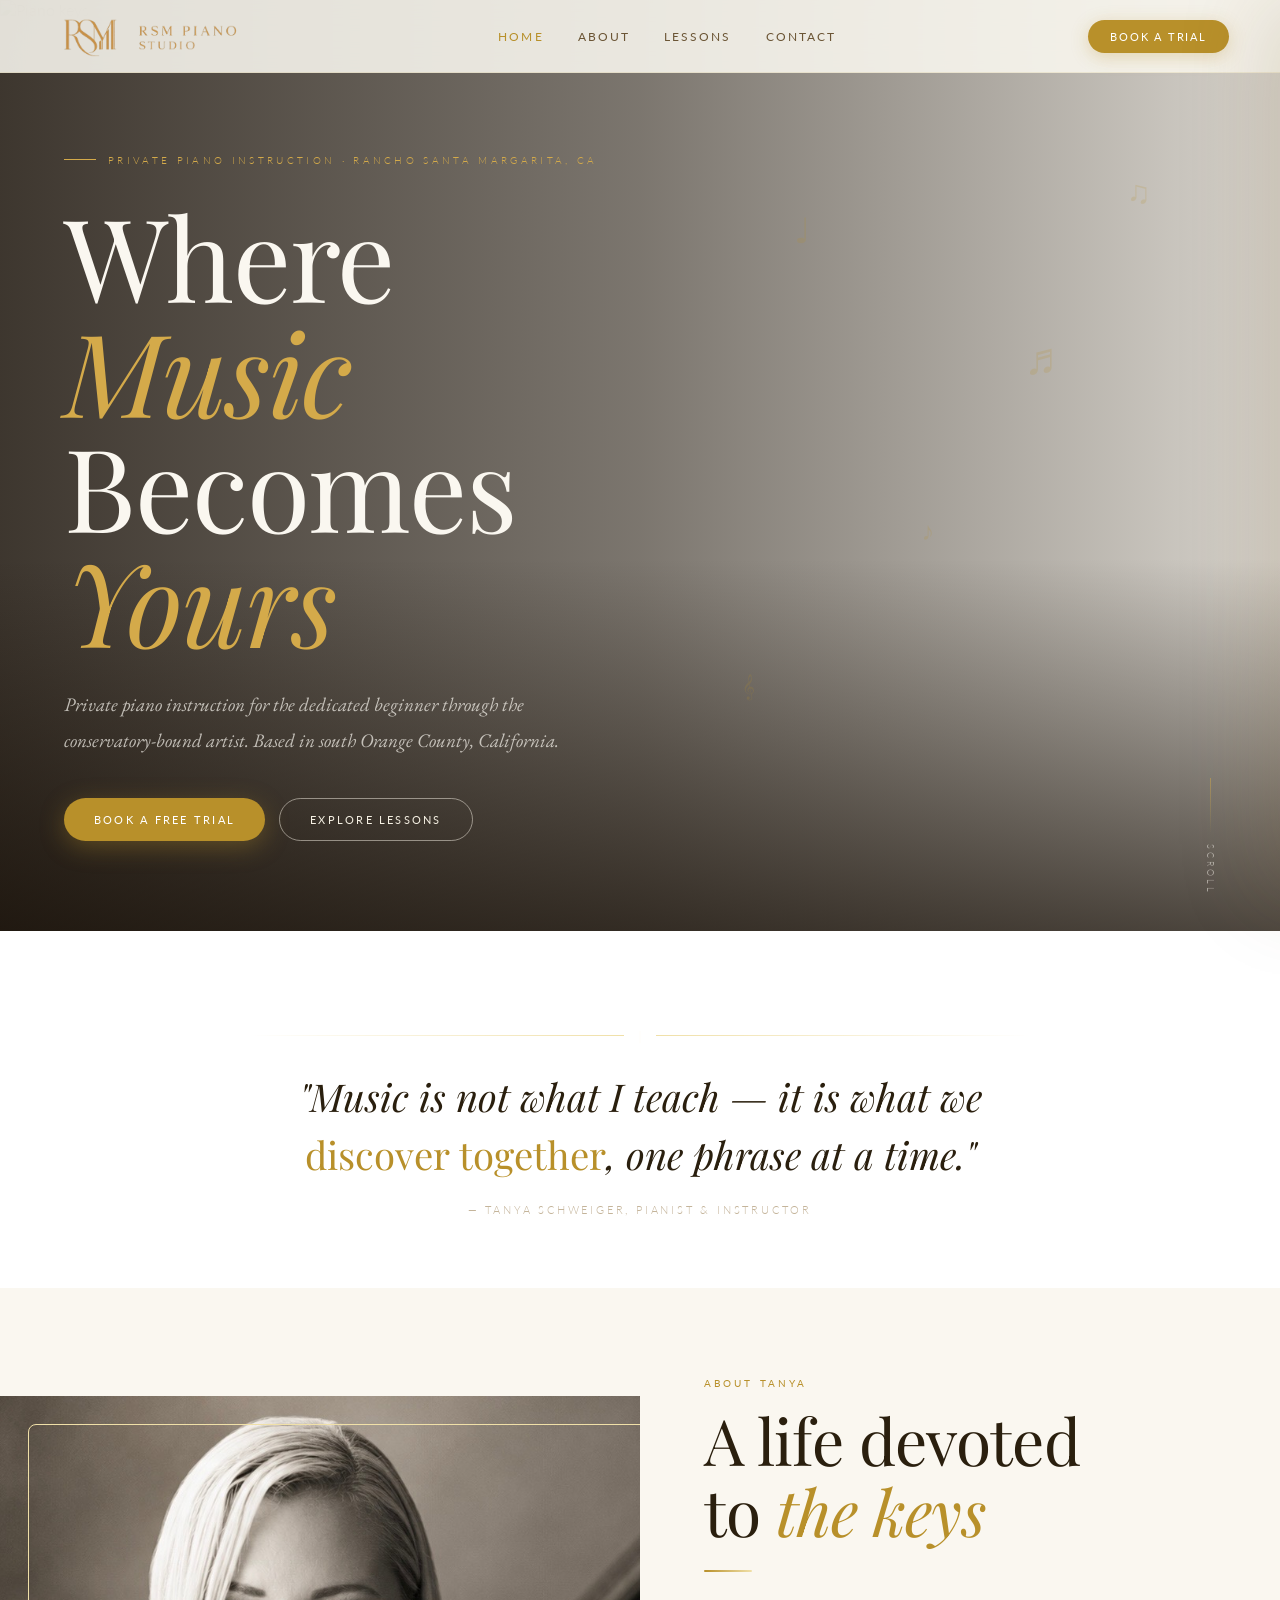
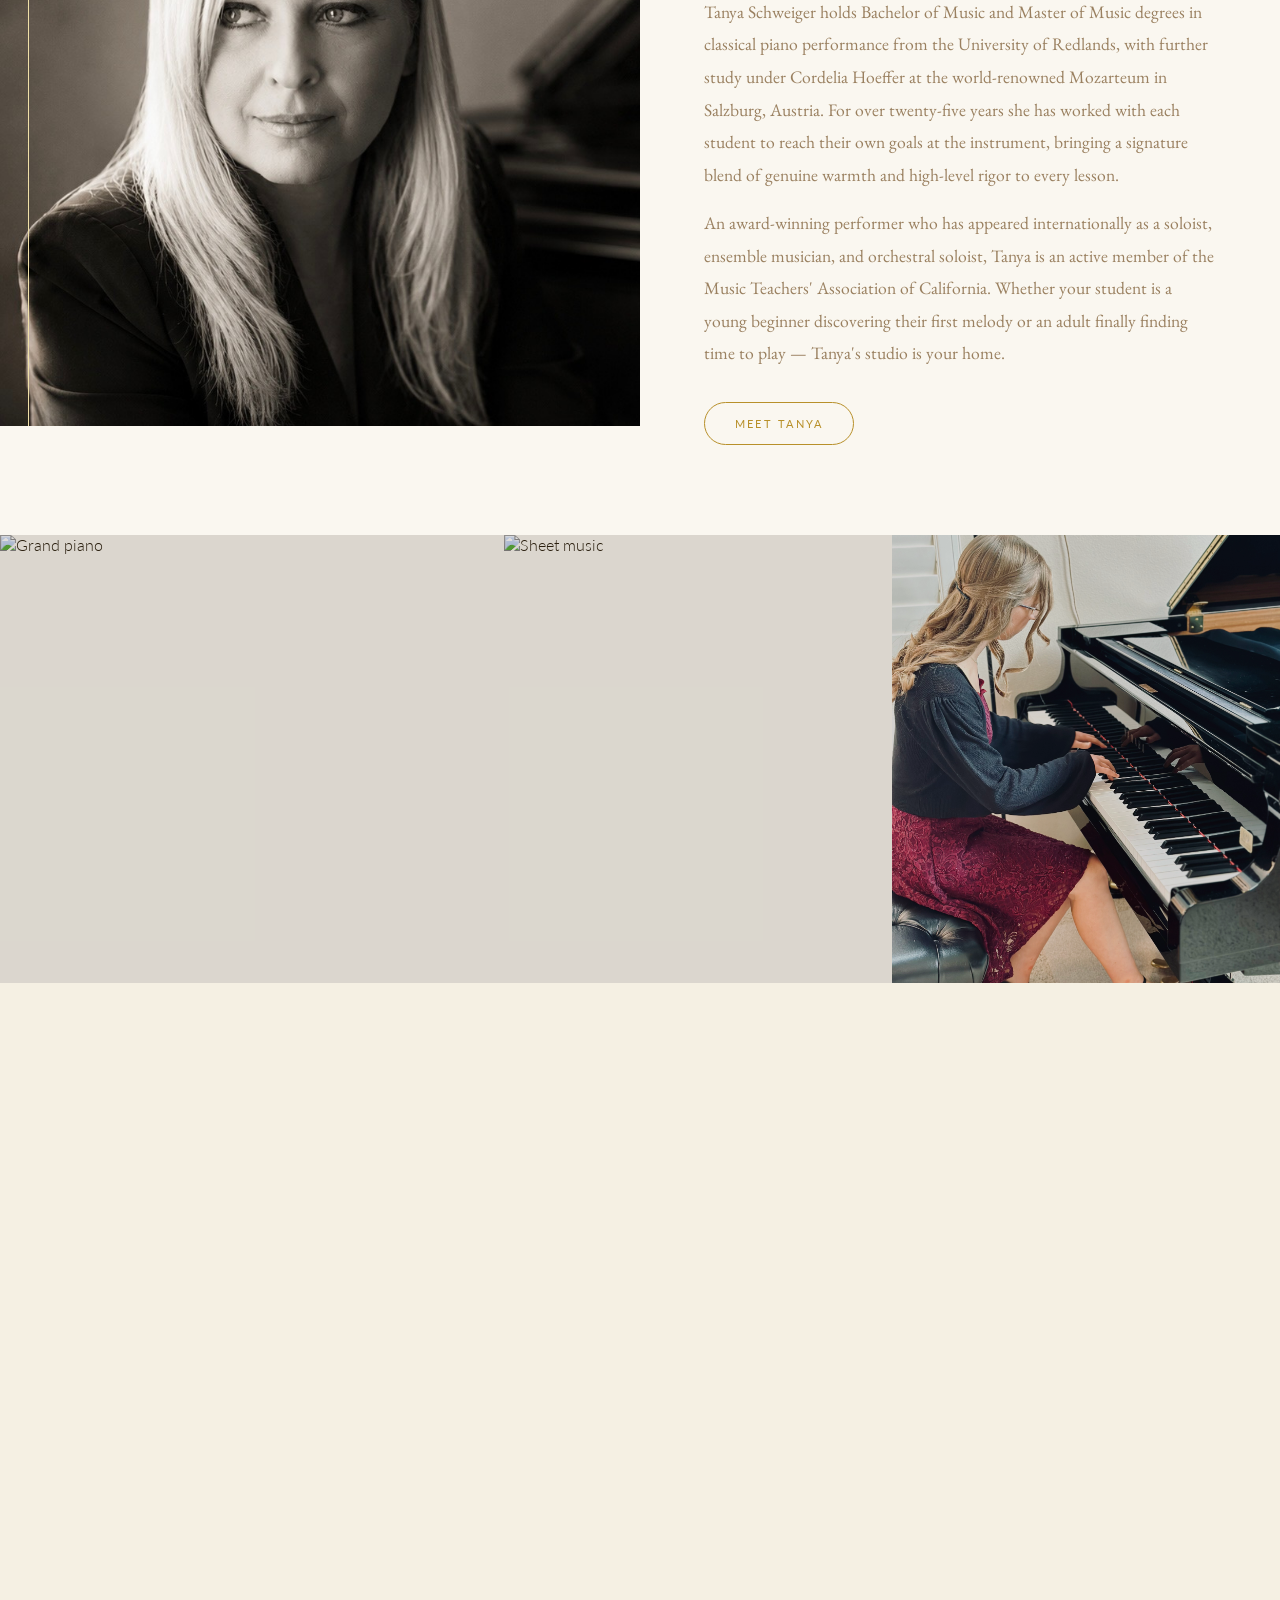
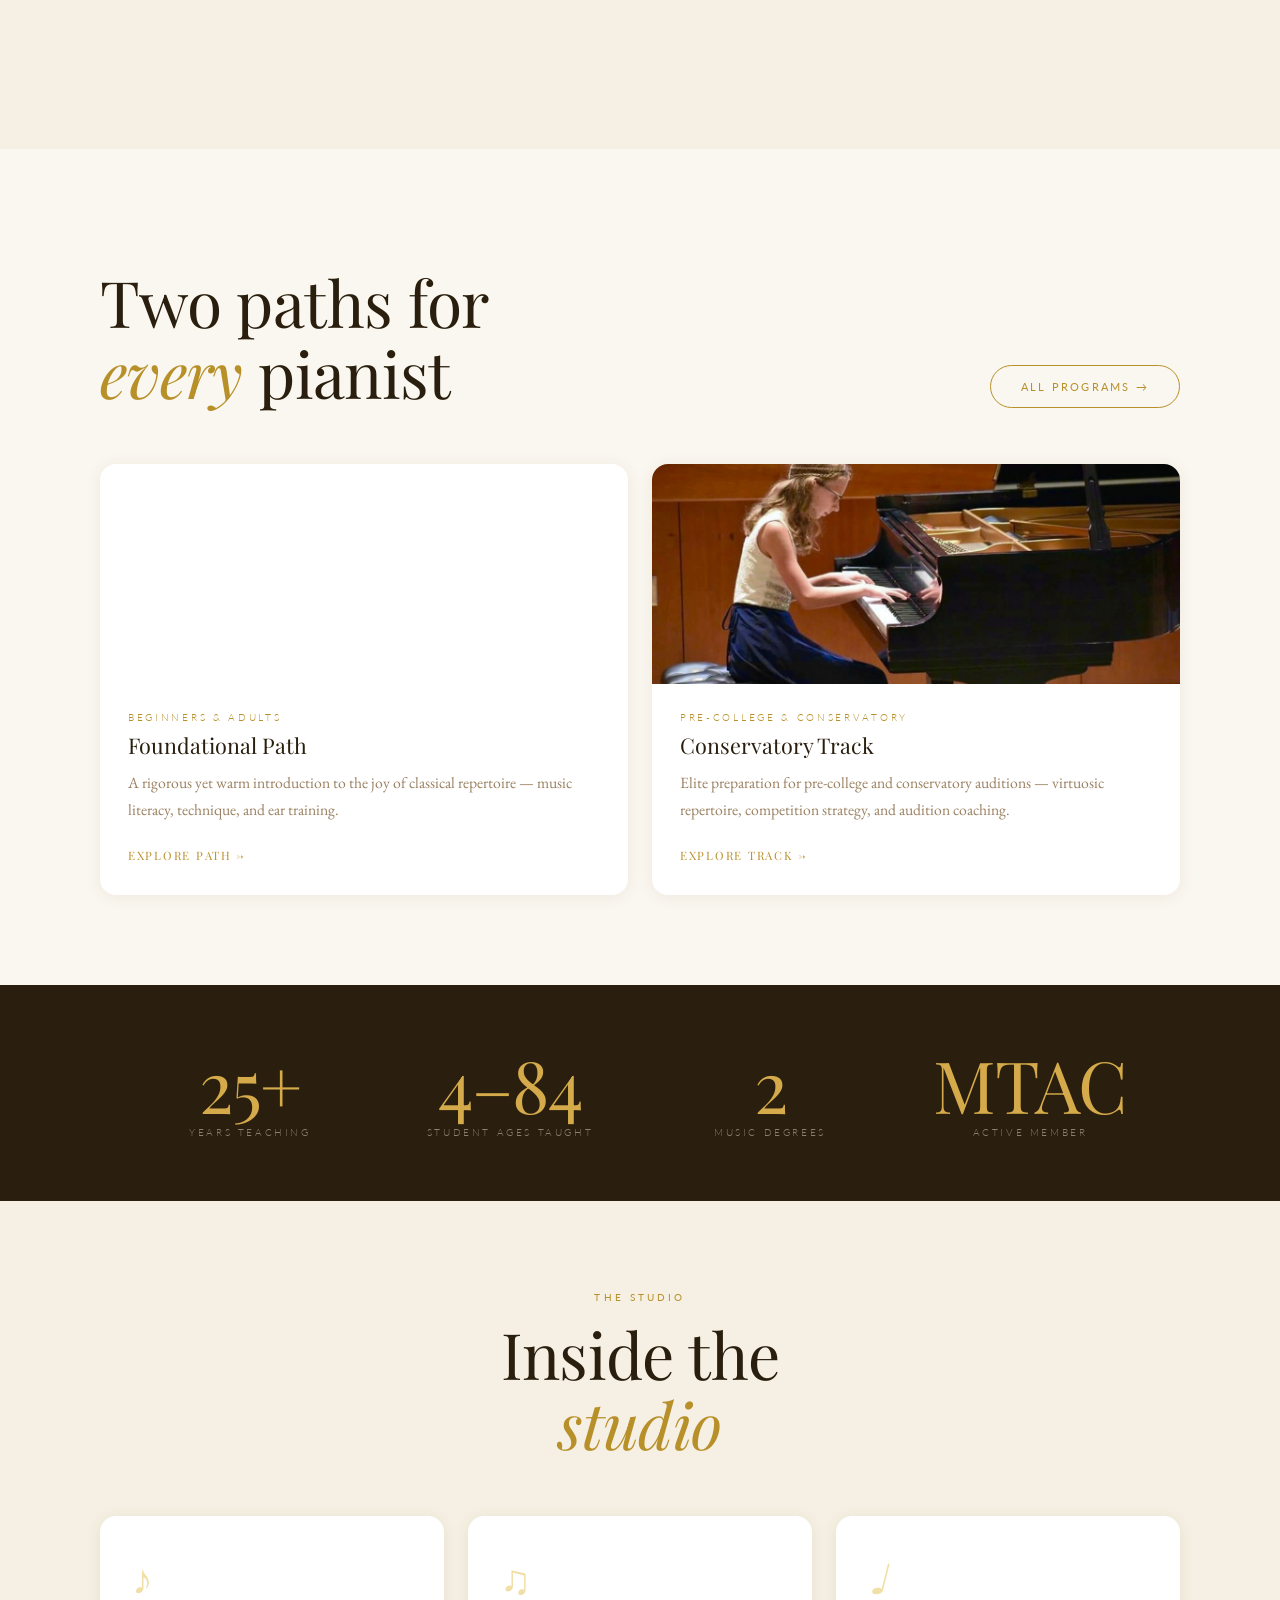
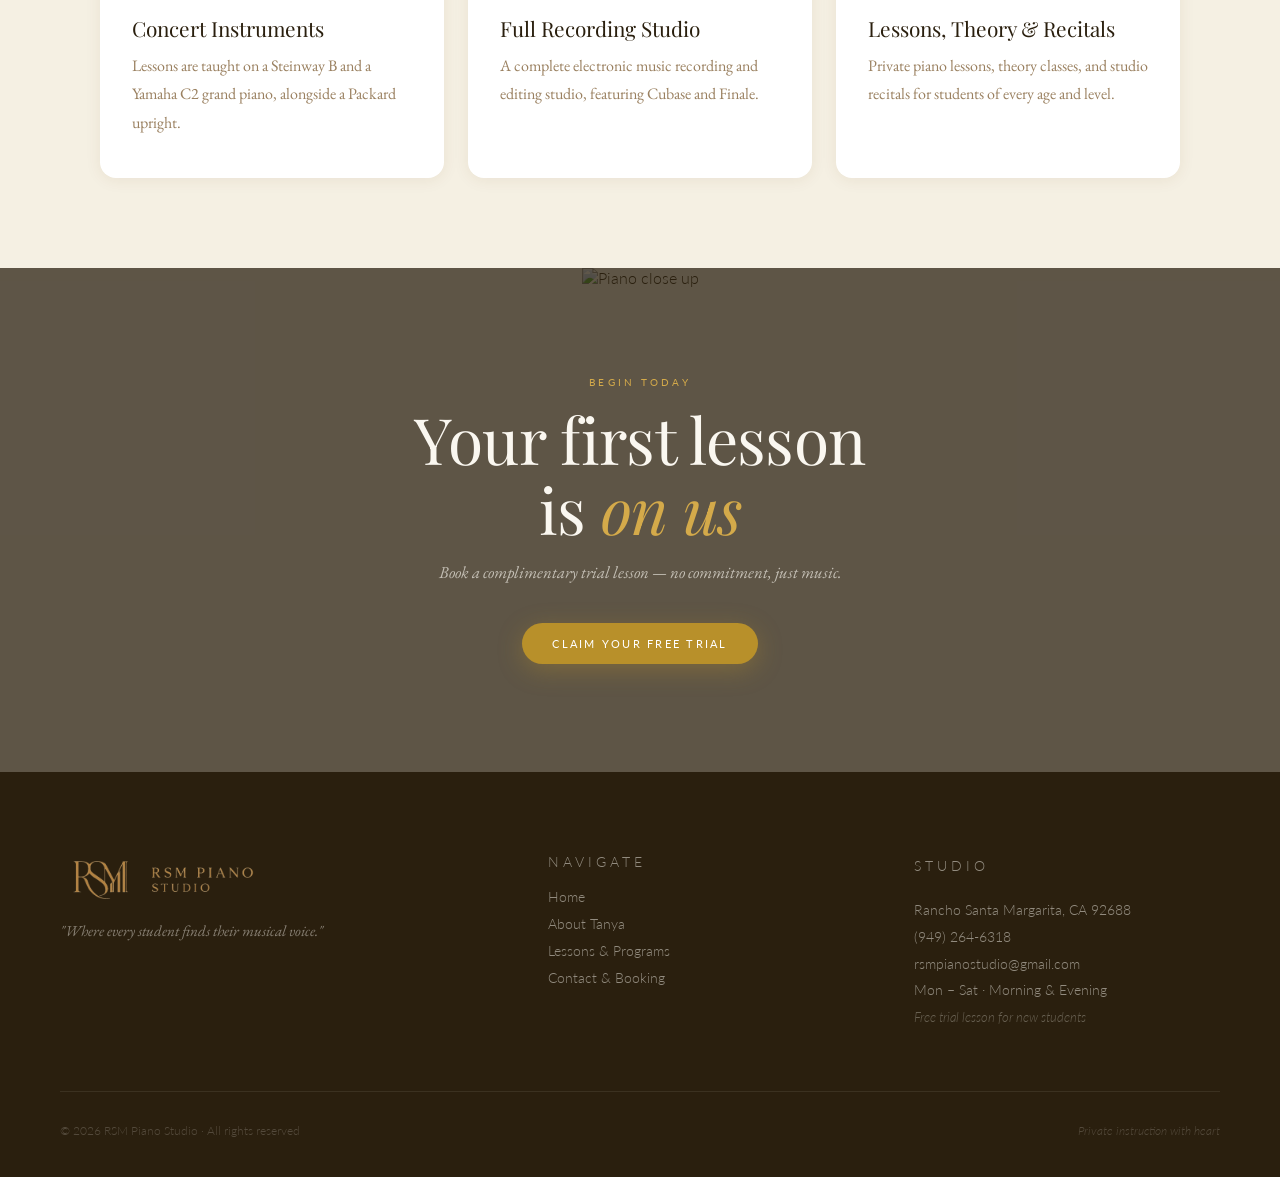
==== index.html @ 923b95b2 "Fix mobile menu close button, oversized CTA, and footer heading mismatch - Add the X close button to" ====
<!DOCTYPE html>
<html lang="en">
<head>
  <meta charset="UTF-8">
  <meta name="viewport" content="width=device-width, initial-scale=1.0">
  <title>RSM Piano Studio — Private Piano Lessons, Orange County</title>
  <link rel="stylesheet" href="css/style.css">
  <style>

    /* ── HERO ─────────────────────────────────────── */
    .hero {
      position: relative;
      min-height: 100vh;
      min-height: 100svh;
      display: flex;
      align-items: flex-end;
      overflow: hidden;
    }

    .hero-image {
      position: absolute;
      inset: 0;
      z-index: 0;
    }

    .hero-image img {
      width: 100%;
      height: 100%;
      object-fit: cover;
      object-position: center 30%;
      display: block;
    }

    .hero-image::after {
      content: '';
      position: absolute;
      inset: 0;
      background: linear-gradient(
        to right,
        rgba(20,12,4,0.82) 0%,
        rgba(20,12,4,0.55) 50%,
        rgba(20,12,4,0.15) 100%
      );
    }

    /* Warm gold vignette bottom */
    .hero-image::before {
      content: '';
      position: absolute;
      bottom: 0; left: 0; right: 0;
      height: 40%;
      background: linear-gradient(to top, rgba(20,12,4,0.7), transparent);
      z-index: 1;
    }

    .hero-content {
      position: relative;
      z-index: 2;
      padding: clamp(110px,16vh,180px) clamp(24px,5vw,80px) clamp(70px,10vh,120px);
      max-width: 760px;
    }

    .hero-tag {
      display: inline-flex;
      align-items: center;
      gap: 12px;
      font-size: 0.65rem;
      letter-spacing: 0.32em;
      text-transform: uppercase;
      color: var(--gold-light);
      margin-bottom: 2rem;
    }
    .hero-tag::before { content: ''; display: block; width: 32px; height: 1px; background: var(--gold-light); }

    .hero-title {
      color: var(--cream);
      margin-bottom: 1.8rem;
    }
    .hero-title em { color: var(--gold-light); }

    .hero-sub {
      font-family: 'EB Garamond', serif;
      font-size: clamp(1rem, 1.8vw, 1.2rem);
      font-style: italic;
      line-height: 1.85;
      color: rgba(250,247,240,0.7);
      max-width: 500px;
      margin-bottom: 2.5rem;
    }

    .hero-btns { display: flex; gap: 14px; flex-wrap: wrap; }

    /* Floating notes in hero */
    .hero-notes {
      position: absolute;
      inset: 0;
      z-index: 1;
      pointer-events: none;
      overflow: hidden;
    }

    .hero-notes .note-float {
      position: absolute;
      font-size: clamp(1.6rem, 3vw, 2.8rem);
    }

    .hero-scroll {
      position: absolute;
      bottom: 36px;
      right: clamp(24px,5vw,80px);
      z-index: 3;
      display: flex;
      flex-direction: column;
      align-items: center;
      gap: 10px;
      opacity: 0.5;
    }
    .scroll-word {
      font-size: 0.55rem;
      letter-spacing: 0.35em;
      text-transform: uppercase;
      color: var(--cream);
      writing-mode: vertical-rl;
    }
    .scroll-line {
      width: 1px;
      height: 56px;
      background: linear-gradient(to bottom, var(--gold-light), transparent);
      animation: scrollPulse 2.5s ease-in-out infinite;
    }
    @keyframes scrollPulse {
      0%,100% { transform: scaleY(0.5); opacity: 0.4; transform-origin: top; }
      50%      { transform: scaleY(1);   opacity: 1;   transform-origin: top; }
    }

    /* ── INTRO STRIP ─────────────────────────────── */
    .intro-strip {
      background: var(--white);
      padding: clamp(60px,8vh,100px) 0;
    }
    .intro-inner {
      max-width: 900px;
      margin: 0 auto;
      padding: 0 clamp(24px,5vw,60px);
      text-align: center;
    }
    .intro-quote {
      font-family: 'Playfair Display', serif;
      font-size: clamp(1.4rem, 3.5vw, 2.4rem);
      font-weight: 400;
      font-style: italic;
      line-height: 1.5;
      color: var(--warm-dark);
    }
    .intro-quote em { color: var(--gold); font-style: normal; }
    .intro-attr {
      margin-top: 1.2rem;
      font-size: 0.7rem;
      letter-spacing: 0.25em;
      text-transform: uppercase;
      color: var(--warm-mute);
    }

    /* ── ABOUT SPLIT ─────────────────────────────── */
    .about-split {
      display: grid;
      grid-template-columns: 1fr 1fr;
      min-height: 70vh;
      align-items: center;
    }

    .about-img-col {
      position: relative;
      height: 70vh;
      min-height: 500px;
      overflow: hidden;
    }
    .about-img-col img {
      width: 100%;
      height: 100%;
      object-fit: cover;
      object-position: center top;
      display: block;
      transition: transform 0.8s cubic-bezier(0.16,1,0.3,1);
    }
    .about-img-col:hover img { transform: scale(1.05); }

    /* Gold frame overlay */
    .about-img-col::after {
      content: '';
      position: absolute;
      top: 28px; left: 28px;
      right: -28px; bottom: -28px;
      border: 1.5px solid var(--gold-pale);
      border-radius: var(--radius-sm);
      pointer-events: none;
      z-index: 1;
    }

    .about-text-col {
      padding: clamp(48px,7vw,100px) clamp(32px,5vw,80px);
      background: var(--cream);
    }

    /* ── HOW IT WORKS ─────────────────────────────── */
    .how-section { background: var(--cream2); }
    .how-grid {
      display: grid;
      grid-template-columns: repeat(auto-fit, minmax(220px,1fr));
      gap: 24px;
      margin-top: 56px;
    }
    .how-card {
      background: var(--white);
      border-radius: var(--radius-md);
      padding: 40px 32px;
      box-shadow: var(--shadow-sm);
      position: relative;
      overflow: hidden;
      cursor: default;
    }
    .how-card::before {
      content: '';
      position: absolute;
      bottom: 0; left: 0; right: 0;
      height: 3px;
      background: linear-gradient(to right, var(--gold), var(--gold-pale));
      transform: scaleX(0);
      transition: transform 0.5s cubic-bezier(0.16,1,0.3,1);
      transform-origin: left;
    }
    .how-card:hover::before { transform: scaleX(1); }
    .how-num {
      font-family: 'Playfair Display', serif;
      font-size: 3.5rem;
      font-weight: 400;
      font-style: italic;
      color: var(--gold-pale);
      line-height: 1;
      margin-bottom: 16px;
    }
    .how-title {
      font-family: 'Playfair Display', serif;
      font-size: 1.3rem;
      font-weight: 400;
      color: var(--warm-dark);
      margin-bottom: 10px;
    }
    .how-text {
      font-family: 'EB Garamond', serif;
      font-size: 1rem;
      line-height: 1.8;
      color: var(--warm-soft);
    }

    /* ── PHOTO BAND ───────────────────────────────── */
    .photo-band {
      display: grid;
      grid-template-columns: 1.3fr 1fr 1fr;
      height: clamp(260px,35vw,480px);
      overflow: hidden;
    }
    .pb-item {
      position: relative;
      overflow: hidden;
    }
    .pb-item img {
      width: 100%;
      height: 100%;
      object-fit: cover;
      display: block;
      transition: transform 0.7s cubic-bezier(0.16,1,0.3,1);
    }
    .pb-item:hover img { transform: scale(1.07); }
    .pb-item::after {
      content: '';
      position: absolute;
      inset: 0;
      background: rgba(42,31,14,0.15);
      transition: background 0.4s ease;
    }
    .pb-item:hover::after { background: rgba(42,31,14,0.05); }

    /* ── PROGRAMS PREVIEW ────────────────────────── */
    .programs-grid {
      display: grid;
      grid-template-columns: repeat(auto-fit, minmax(260px,1fr));
      gap: 24px;
      margin-top: 56px;
    }

    .prog-card {
      background: var(--white);
      border-radius: var(--radius-md);
      overflow: hidden;
      box-shadow: var(--shadow-sm);
      position: relative;
    }

    .prog-card-img {
      height: 220px;
      overflow: hidden;
    }
    .prog-card-img img {
      width: 100%;
      height: 100%;
      object-fit: cover;
      display: block;
      transition: transform 0.6s cubic-bezier(0.16,1,0.3,1);
    }
    .prog-card:hover .prog-card-img img { transform: scale(1.07); }

    .prog-card-body { padding: 28px 28px 32px; }
    .prog-level {
      font-size: 0.6rem;
      letter-spacing: 0.28em;
      text-transform: uppercase;
      color: var(--gold);
      margin-bottom: 8px;
    }
    .prog-title {
      font-family: 'Playfair Display', serif;
      font-size: 1.35rem;
      font-weight: 400;
      color: var(--warm-dark);
      margin-bottom: 10px;
    }
    .prog-desc {
      font-family: 'EB Garamond', serif;
      font-size: 0.98rem;
      line-height: 1.75;
      color: var(--warm-soft);
      margin-bottom: 20px;
    }
    .prog-price {
      font-family: 'Playfair Display', serif;
      font-size: 1.5rem;
      font-weight: 400;
      color: var(--warm-dark);
    }
    .prog-price span {
      font-family: 'Lato', sans-serif;
      font-size: 0.65rem;
      font-weight: 400;
      letter-spacing: 0.15em;
      text-transform: uppercase;
      color: var(--warm-mute);
      vertical-align: middle;
      margin-left: 4px;
    }

    /* ── REVIEWS ──────────────────────────────────── */
    .reviews-section { background: var(--cream2); }
    .reviews-grid {
      display: grid;
      grid-template-columns: repeat(auto-fit, minmax(280px,1fr));
      gap: 24px;
      margin-top: 52px;
    }

    /* ── CTA BAND ─────────────────────────────────── */
    .cta-band {
      position: relative;
      overflow: hidden;
      text-align: center;
      padding: clamp(80px,12vh,160px) clamp(24px,5vw,60px);
    }
    .cta-band-bg {
      position: absolute;
      inset: 0;
    }
    .cta-band-bg img {
      width: 100%;
      height: 100%;
      object-fit: cover;
      object-position: center 60%;
    }
    .cta-band-bg::after {
      content: '';
      position: absolute;
      inset: 0;
      background: rgba(42,31,14,0.75);
    }
    .cta-band-content {
      position: relative;
      z-index: 1;
    }
    .cta-band-content .subhead { color: var(--gold-light); }
    .cta-band-content .headline { color: var(--cream); margin-bottom: 1rem; }
    .cta-band-content .headline em { color: var(--gold-light); }
    .cta-band-content p {
      font-family: 'EB Garamond', serif;
      font-size: 1.05rem;
      font-style: italic;
      color: rgba(250,247,240,0.65);
      max-width: 460px;
      margin: 0 auto 2.5rem;
    }

    @media (max-width: 860px) {
      .about-split { grid-template-columns: 1fr; }
      .about-img-col { height: 55vw; min-height: 280px; }
      .about-img-col::after { display: none; }
      .photo-band { grid-template-columns: 1fr 1fr; }
      .photo-band .pb-item:last-child { display: none; }
    }
    @media (max-width: 540px) {
      .photo-band { grid-template-columns: 1fr; height: auto; }
      .pb-item { height: 55vw; }
      .photo-band .pb-item:last-child { display: block; }
    }
  </style>
</head>
<body>

<!-- Cursor trail canvas -->
<canvas id="trail-canvas"></canvas>

<!-- Backdrop for mobile menu -->
<div class="menu-backdrop" id="menu-backdrop"></div>

<!-- ══ NAV ══════════════════════════════════════ -->
<nav id="navbar">
  <a class="nav-logo" href="index.html">
    <img decoding="async" src="assets/logo.png" alt="RSM Piano Studio">
  </a>
  <div class="nav-links">
    <a class="nav-link" href="index.html">Home</a>
    <a class="nav-link" href="about.html">About</a>
    <a class="nav-link" href="lessons.html">Lessons</a>
    <a class="nav-link" href="contact.html">Contact</a>
  </div>
  <a class="nav-book" href="contact.html">Book a Trial</a>
  <button class="hamburger" id="hamburger" aria-label="Open menu">
    <span></span><span></span><span></span>
  </button>
</nav>

<!-- Mobile slide-in menu -->
<div class="mobile-menu" id="mobile-menu">
  <a href="index.html">Home</a>
  <a href="about.html">About</a>
  <a href="lessons.html">Lessons</a>
  <a href="contact.html">Contact</a>
  <a class="mobile-book" href="contact.html">Book a Trial Lesson</a>
  <button class="mobile-close" id="mobile-close" aria-label="Close menu"></button>
</div>

<!-- ══ HERO ═════════════════════════════════════ -->
<section class="hero flush">
  <div class="hero-image">
    <img loading="eager" fetchpriority="high" decoding="async"
      src="https://images.unsplash.com/photo-1520523839897-bd0b52f945a0?w=1800&q=85&auto=format&fit=crop"
      alt="Piano keys"
    >
  </div>

  <!-- Floating musical notes -->
  <div class="hero-notes hero-parallax">
    <span class="note-float" data-depth="0.5" style="top:22%;left:62%;font-size:2.2rem;animation-delay:0s">♩</span>
    <span class="note-float" data-depth="0.8" style="top:55%;left:72%;font-size:1.6rem;animation-delay:1.2s">♪</span>
    <span class="note-float" data-depth="0.3" style="top:35%;left:80%;font-size:2.8rem;animation-delay:2.4s">♬</span>
    <span class="note-float" data-depth="0.6" style="top:72%;left:58%;font-size:1.4rem;animation-delay:0.7s">𝄞</span>
    <span class="note-float" data-depth="1.0" style="top:18%;left:88%;font-size:2rem;animation-delay:1.8s">♫</span>
  </div>

  <div class="hero-content">
    <p class="hero-tag reveal">Private Piano Instruction · Rancho Santa Margarita, CA</p>
    <h1 class="hero-title display reveal d1">
      Where <em>Music</em><br>Becomes <em>Yours</em>
    </h1>
    <p class="hero-sub reveal d2">
      Private piano instruction for the dedicated beginner through the conservatory-bound artist. Based in south Orange County, California.
    </p>
    <div class="hero-btns reveal d3">
      <a class="btn btn-gold" href="contact.html">Book a Free Trial</a>
      <a class="btn btn-outline" href="lessons.html" style="color:#f5f0e3;border-color:rgba(245,240,227,0.5)">Explore Lessons</a>
    </div>
  </div>

  <div class="hero-scroll">
    <div class="scroll-line"></div>
    <span class="scroll-word">Scroll</span>
  </div>
</section>

<!-- ══ INTRO QUOTE ══════════════════════════════ -->
<div class="intro-strip">
  <div class="intro-inner">
    <div class="ornament reveal">
      <div class="ornament-inner">♩</div>
    </div>
    <p class="intro-quote reveal d1">
      "Music is not what I teach — it is what we <em>discover together</em>, one phrase at a time."
    </p>
    <p class="intro-attr reveal d2">— Tanya Schweiger, Pianist &amp; Instructor</p>
  </div>
</div>

<!-- ══ ABOUT PREVIEW ════════════════════════════ -->
<div class="about-split">
  <div class="about-img-col reveal-left" style="overflow:hidden;">
    <img loading="lazy" decoding="async"
      src="assets/profile.jpeg"
      alt="Tanya's profile picture"
      style="width:110%; height:120%; object-fit:cover; object-position:left top;"
    >
  </div>
  <div class="about-text-col">
    <span class="subhead reveal">About Tanya</span>
    <h2 class="headline reveal d1">A life devoted<br>to <em>the keys</em></h2>
    <div class="gold-rule reveal d2"></div>
    <p class="body-copy reveal d3">
      Tanya Schweiger holds Bachelor of Music and Master of Music degrees in classical piano performance from the University of Redlands, with further study under Cordelia Hoeffer at the world-renowned Mozarteum in Salzburg, Austria. For over twenty-five years she has worked with each student to reach their own goals at the instrument, bringing a signature blend of genuine warmth and high-level rigor to every lesson.
    </p>
    <p class="body-copy reveal d4" style="margin-top:1rem">
      An award-winning performer who has appeared internationally as a soloist, ensemble musician, and orchestral soloist, Tanya is an active member of the Music Teachers' Association of California. Whether your student is a young beginner discovering their first melody or an adult finally finding time to play — Tanya's studio is your home.
    </p>
    <div style="margin-top:2rem" class="reveal d5">
      <a class="btn btn-outline" href="about.html">Meet Tanya</a>
    </div>
  </div>
</div>

<!-- ══ PHOTO BAND ════════════════════════════════ -->
<div class="photo-band">
  <div class="pb-item">
    <img loading="lazy" decoding="async"
      src="https://images.unsplash.com/photo-1552422535-c45813c61732?w=900&q=85&auto=format&fit=crop&crop=top"
      alt="Grand piano"
    >
  </div>
  <div class="pb-item">
    <img loading="lazy" decoding="async"
      src="https://images.unsplash.com/photo-1507838153414-b4b713384a76?w=700&q=80&auto=format&fit=crop"
      alt="Sheet music"
    >
  </div>
  <div class="pb-item">
    <img loading="lazy" decoding="async"
      src="assets/IMG_9959_2.jpeg"
      alt="Piano lesson"
    >
  </div>
</div>

<!-- ══ HOW IT WORKS ══════════════════════════════ -->
<section class="how-section">
  <div class="container">
    <div style="text-align:center;max-width:560px;margin:0 auto">
      <span class="subhead reveal">The Process</span>
      <h2 class="headline reveal d1">Simple, personal,<br><em>joyful</em></h2>
    </div>
    <div class="how-grid">
      <div class="how-card card-3d reveal">
        <div class="how-num">1</div>
        <h3 class="how-title">Get in Touch</h3>
        <p class="how-text">Reach out with your goals, experience, and what you'd love to play. No pressure — just music.</p>
      </div>
      <div class="how-card card-3d reveal d1">
        <div class="how-num">2</div>
        <h3 class="how-title">Your Free Trial Lesson</h3>
        <p class="how-text">A full 45-minute lesson — on the house — where we play, explore, and design your personal musical roadmap together.</p>
      </div>
      <div class="how-card card-3d reveal d2">
        <div class="how-num">3</div>
        <h3 class="how-title">A Tailored Program</h3>
        <p class="how-text">Your curriculum is built entirely around you — your pace, your favourite pieces, and the kind of musician you want to become.</p>
      </div>
      <div class="how-card card-3d reveal d3">
        <div class="how-num">4</div>
        <h3 class="how-title">Grow &amp; Perform</h3>
        <p class="how-text">Regular lessons, monthly progress reflections, and invitations to studio recitals where you can share what you've made.</p>
      </div>
    </div>
  </div>
</section>

<!-- ══ PROGRAMS PREVIEW ══════════════════════════ -->
<section>
  <div class="container">
    <div style="display:flex;justify-content:space-between;align-items:flex-end;flex-wrap:wrap;gap:16px;margin-bottom:8px">
      <div>
        <span class="subhead reveal">Programs</span>
        <h2 class="headline reveal d1">Two paths for<br><em>every</em> pianist</h2>
      </div>
      <a class="btn btn-outline reveal d2" href="lessons.html">All Programs →</a>
    </div>
    <div class="programs-grid">

      <a class="prog-card card-3d reveal" href="lessons.html" style="display:block;color:inherit;text-decoration:none">
        <div class="prog-card-img">
          <img loading="lazy" decoding="async" src="assets/IMG_2834.jpeg" alt="Beginning piano student">
        </div>
        <div class="prog-card-body">
          <p class="prog-level">Beginners &amp; Adults</p>
          <h3 class="prog-title">Foundational Path</h3>
          <p class="prog-desc">A rigorous yet warm introduction to the joy of classical repertoire — music literacy, technique, and ear training.</p>
          <span class="prog-price" style="display:inline-block;font-size:0.72rem;letter-spacing:0.15em;text-transform:uppercase;color:var(--gold);text-decoration:none">Explore Path →</span>
        </div>
      </a>

      <a class="prog-card card-3d reveal d1" href="lessons.html" style="display:block;color:inherit;text-decoration:none">
        <div class="prog-card-img">
          <img loading="lazy" decoding="async" src="assets/IMG_0011.JPG" alt="Concert pianist performing">
        </div>
        <div class="prog-card-body">
          <p class="prog-level">Pre-College &amp; Conservatory</p>
          <h3 class="prog-title">Conservatory Track</h3>
          <p class="prog-desc">Elite preparation for pre-college and conservatory auditions — virtuosic repertoire, competition strategy, and audition coaching.</p>
          <span class="prog-price" style="display:inline-block;font-size:0.72rem;letter-spacing:0.15em;text-transform:uppercase;color:var(--gold);text-decoration:none">Explore Track →</span>
        </div>
      </a>

    </div>
  </div>
</section>

<!-- ══ STATS ════════════════════════════════════ -->
<div class="stat-band">
  <div class="stat-grid">
    <div class="reveal">
      <div class="stat-num">25+</div>
      <div class="stat-label">Years Teaching</div>
    </div>
    <div class="reveal d1">
      <div class="stat-num">4–84</div>
      <div class="stat-label">Student Ages Taught</div>
    </div>
    <div class="reveal d2">
      <div class="stat-num">2</div>
      <div class="stat-label">Music Degrees</div>
    </div>
    <div class="reveal d3">
      <div class="stat-num">MTAC</div>
      <div class="stat-label">Active Member</div>
    </div>
  </div>
</div>

<!-- ══ STUDIO ════════════════════════════════════ -->
<section class="reviews-section">
  <div class="container">
    <div style="text-align:center;max-width:560px;margin:0 auto">
      <span class="subhead reveal">The Studio</span>
      <h2 class="headline reveal d1">Inside the<br><em>studio</em></h2>
    </div>
    <div class="how-grid">

      <div class="how-card card-3d reveal">
        <div class="how-num" style="font-size:2.6rem">♪</div>
        <h3 class="how-title">Concert Instruments</h3>
        <p class="how-text">Lessons are taught on a Steinway B and a Yamaha C2 grand piano, alongside a Packard upright.</p>
      </div>

      <div class="how-card card-3d reveal d1">
        <div class="how-num" style="font-size:2.6rem">♫</div>
        <h3 class="how-title">Full Recording Studio</h3>
        <p class="how-text">A complete electronic music recording and editing studio, featuring Cubase and Finale.</p>
      </div>

      <div class="how-card card-3d reveal d2">
        <div class="how-num" style="font-size:2.6rem">♩</div>
        <h3 class="how-title">Lessons, Theory &amp; Recitals</h3>
        <p class="how-text">Private piano lessons, theory classes, and studio recitals for students of every age and level.</p>
      </div>

    </div>
  </div>
</section>

<!-- ══ CTA BAND ══════════════════════════════════ -->
<div class="cta-band">
  <div class="cta-band-bg">
    <img loading="lazy" decoding="async"
      src="https://images.unsplash.com/photo-1585891685952-b30b6c4a03e3?w=1600&q=80&auto=format&fit=crop&crop=center"
      alt="Piano close up"
    >
  </div>
  <div class="cta-band-content">
    <span class="subhead reveal">Begin Today</span>
    <h2 class="headline reveal d1">Your first lesson<br>is <em>on us</em></h2>
    <p class="reveal d2">Book a complimentary trial lesson — no commitment, just music.</p>
    <div class="reveal d3">
      <a class="btn btn-gold" href="contact.html">Claim Your Free Trial</a>
    </div>
  </div>
</div>

<!-- ══ FOOTER ════════════════════════════════════ -->
<footer>
  <div class="footer-grid">
    <div class="footer-logo">
  <a href="index.html"><img decoding="async" src="assets/logo.png" alt="RSM Piano Studio"></a>
      <p class="footer-tagline">"Where every student finds their musical voice."</p>
    </div>
    <div>
      <p class="footer-heading">Navigate</p>
      <nav class="footer-links">
        <a href="index.html">Home</a>
        <a href="about.html">About Tanya</a>
        <a href="lessons.html">Lessons &amp; Programs</a>
        <a href="contact.html">Contact &amp; Booking</a>
      </nav>
    </div>
    <div class="footer-contact">
      <p class="footer-heading">Studio</p>
      <p>
        Rancho Santa Margarita, CA 92688<br>
        <a href="tel:+19492646318">(949) 264-6318</a><br>
        <a href="mailto:rsmpianostudio@gmail.com">rsmpianostudio@gmail.com</a><br>
        Mon – Sat · Morning &amp; Evening<br>
        <em style="font-size:0.82rem;font-style:italic;color:rgba(250,247,240,0.3)">Free trial lesson for new students</em>
      </p>
    </div>
  </div>
  <div class="footer-bottom">
    <p class="footer-copy">© 2026 RSM Piano Studio · All rights reserved</p>
    <p class="footer-copy" style="font-style:italic">Private instruction with heart</p>
  </div>
</footer>

<script src="js/main.js"></script>
</body>
</html>
---- css/style.css ----
/* =============================================
   RSM Piano Studio — Global Stylesheet
   Warm, light, personal, musical
   ============================================= */

@import url('https://fonts.googleapis.com/css2?family=Playfair+Display:ital,wght@0,400;0,500;0,600;1,400;1,500;1,600&family=EB+Garamond:ital,wght@0,400;0,500;1,400;1,500&family=Lato:wght@300;400&display=swap');

*, *::before, *::after { box-sizing: border-box; margin: 0; padding: 0; }

:root {
  --cream:      #faf7f0;
  --cream2:     #f5f0e3;
  --cream3:     #ede5d0;
  --gold:       #b8902a;
  --gold-light: #d4aa4a;
  --gold-pale:  #f0e0a8;
  --gold-glow:  rgba(184,144,42,0.18);
  --warm-dark:  #2a1f0e;
  --warm-mid:   #6b5535;
  --warm-soft:  #9a8060;
  --warm-mute:  #c4b49a;
  --white:      #ffffff;
  --shadow-sm:  0 2px 16px rgba(100,70,20,0.08);
  --shadow-md:  0 8px 40px rgba(100,70,20,0.12);
  --shadow-lg:  0 24px 80px rgba(100,70,20,0.16);
  --radius-sm:  8px;
  --radius-md:  16px;
  --radius-lg:  24px;
  --radius-xl:  40px;
}

html { font-size: 16px; overflow-x: hidden; scroll-behavior: smooth; }

body {
  background: var(--cream);
  color: var(--warm-dark);
  font-family: 'Lato', sans-serif;
  font-weight: 300;
  overflow-x: hidden;
  min-height: 100vh;
}

/* ── CURSOR TRAIL CANVAS ─────────────────────── */
#trail-canvas {
  position: fixed;
  inset: 0;
  pointer-events: none;
  z-index: 9999;
}

/* ── SCROLLBAR ────────────────────────────────── */
::-webkit-scrollbar { width: 4px; }
::-webkit-scrollbar-track { background: var(--cream); }
::-webkit-scrollbar-thumb { background: var(--gold-light); border-radius: 2px; }

/* ── NAVIGATION ───────────────────────────────── */
nav#navbar {
  position: fixed;
  top: 0; left: 0; right: 0;
  z-index: 500;
  display: flex;
  align-items: center;
  justify-content: space-between;
  padding: 12px clamp(20px, 4vw, 60px);
  background: rgba(250,247,240,0.88);
  backdrop-filter: blur(20px);
  -webkit-backdrop-filter: blur(20px);
  border-bottom: 1px solid rgba(184,144,42,0.12);
  transition: background 0.4s ease, box-shadow 0.4s ease;
}

nav#navbar.shadow {
  background: rgba(250,247,240,0.97);
  box-shadow: 0 4px 30px rgba(100,70,20,0.08);
}

/* Logo */
.nav-logo img {
  height: 48px;
  width: auto;
  display: block;
  transition: transform 0.3s ease, filter 0.3s ease;
}
.nav-logo img:hover {
  transform: scale(1.03);
}
.nav-logo { text-decoration: none; }

/* Desktop links */
.nav-links {
  display: flex;
  align-items: center;
  gap: 6px;
}

.nav-link {
  font-family: 'Lato', sans-serif;
  font-size: 0.72rem;
  font-weight: 400;
  letter-spacing: 0.18em;
  text-transform: uppercase;
  color: var(--warm-mid);
  text-decoration: none;
  padding: 8px 14px;
  border-radius: 30px;
  transition: all 0.3s ease;
  position: relative;
}
.nav-link:hover { color: var(--gold); background: var(--gold-glow); }
.nav-link.active { color: var(--gold); }

/* Book button */
.nav-book {
  font-family: 'Lato', sans-serif;
  font-size: 0.7rem;
  font-weight: 400;
  letter-spacing: 0.16em;
  text-transform: uppercase;
  color: var(--white);
  background: var(--gold);
  text-decoration: none;
  padding: 10px 22px;
  border-radius: 30px;
  transition: all 0.35s ease;
  box-shadow: 0 4px 18px rgba(184,144,42,0.3);
  white-space: nowrap;
}
.nav-book:hover {
  background: var(--gold-light);
  transform: translateY(-1px);
  box-shadow: 0 8px 28px rgba(184,144,42,0.4);
}

/* Hamburger */
.hamburger {
  display: none;
  flex-direction: column;
  gap: 5px;
  background: none;
  border: none;
  cursor: pointer;
  padding: 6px;
  z-index: 601;
}
.hamburger span {
  display: block;
  width: 22px;
  height: 1.5px;
  background: var(--warm-mid);
  border-radius: 2px;
  transition: all 0.4s cubic-bezier(0.16,1,0.3,1);
  transform-origin: center;
}
.hamburger.open span:nth-child(1) { transform: translateY(6.5px) rotate(45deg); }
.hamburger.open span:nth-child(2) { opacity: 0; transform: scaleX(0); }
.hamburger.open span:nth-child(3) { transform: translateY(-6.5px) rotate(-45deg); }

/* Mobile menu panel */
.mobile-menu {
  position: fixed;
  top: 0; right: 0;
  width: min(320px, 100vw);
  height: 100vh;
  background: var(--white);
  z-index: 602;
  display: flex;
  flex-direction: column;
  justify-content: center;
  padding: 80px 48px 60px;
  box-shadow: -20px 0 80px rgba(100,70,20,0.15);
  transform: translateX(100%);
  transition: transform 0.55s cubic-bezier(0.16,1,0.3,1);
  pointer-events: none;
}
.mobile-menu.open {
  transform: translateX(0);
  pointer-events: all;
}
.mobile-menu-close {
  position: absolute;
  top: 22px;
  right: 22px;
  z-index: 1;
  width: 40px;
  height: 40px;
  background: none;
  border: 1.5px solid var(--cream3);
  border-radius: 50%;
  cursor: pointer;
  display: flex;
  align-items: center;
  justify-content: center;
  color: var(--warm-mid);
  font-size: 1rem;
  line-height: 1;
  opacity: 0;
  transform: rotate(-90deg) scale(0.8);
  transition: opacity 0.4s ease 0.15s, transform 0.4s cubic-bezier(0.16,1,0.3,1) 0.15s, background 0.25s ease, border-color 0.25s ease, color 0.25s ease;
}
.mobile-menu.open .mobile-menu-close {
  opacity: 1;
  transform: rotate(0deg) scale(1);
}
.mobile-menu-close:hover {
  background: var(--gold-glow);
  border-color: var(--gold-pale);
  color: var(--gold);
}

.mobile-menu a {
  display: block;
  font-family: 'Playfair Display', serif;
  font-size: clamp(1.8rem, 6vw, 2.4rem);
  font-weight: 400;
  font-style: italic;
  color: var(--warm-dark);
  text-decoration: none;
  padding: 10px 0;
  border-bottom: 1px solid rgba(184,144,42,0.1);
  opacity: 0;
  transform: translateX(20px);
  transition: color 0.3s ease, opacity 0.4s ease, transform 0.4s ease;
}
.mobile-menu.open a {
  opacity: 1;
  transform: translateX(0);
}
.mobile-menu.open a:nth-child(1) { transition-delay: 0.08s; }
.mobile-menu.open a:nth-child(2) { transition-delay: 0.14s; }
.mobile-menu.open a:nth-child(3) { transition-delay: 0.20s; }
.mobile-menu.open a:nth-child(4) { transition-delay: 0.26s; }
.mobile-menu a:hover { color: var(--gold); }
.mobile-menu a.mobile-book {
  margin-top: 32px;
  display: inline-block;
  text-align: center;
  font-family: 'Lato', sans-serif;
  font-size: 0.72rem;
  letter-spacing: 0.18em;
  text-transform: uppercase;
  color: var(--white) !important;
  background: var(--gold);
  padding: 14px 28px;
  border-radius: 30px;
  font-style: normal !important;
  opacity: 0 !important;
  transition: opacity 0.4s ease 0.32s, transform 0.4s ease 0.32s, background 0.3s ease !important;
  transform: translateX(20px) !important;
  border-bottom: none !important;
}
.mobile-menu.open .mobile-book {
  opacity: 1 !important;
  transform: translateX(0) !important;
}
.mobile-book:hover { background: var(--gold-light) !important; color: var(--white) !important; }

/* Mobile menu close X */
.mobile-close {
  position: absolute;
  top: 24px;
  right: 24px;
  width: 40px;
  height: 40px;
  border-radius: 50%;
  background: var(--cream2);
  border: none;
  cursor: pointer;
  display: flex;
  align-items: center;
  justify-content: center;
  transition: background 0.3s ease, transform 0.3s ease;
  z-index: 1;
}
.mobile-close:hover {
  background: var(--gold-pale);
  transform: rotate(90deg);
}
.mobile-close::before,
.mobile-close::after {
  content: '';
  position: absolute;
  width: 14px;
  height: 1.5px;
  background: var(--warm-mid);
  border-radius: 1px;
}
.mobile-close::before { transform: rotate(45deg); }
.mobile-close::after  { transform: rotate(-45deg); }

/* Mobile menu close X button */
.mobile-close {
  position: absolute;
  top: 24px;
  right: 24px;
  width: 40px;
  height: 40px;
  border-radius: 50%;
  border: 1.5px solid var(--cream3);
  background: transparent;
  cursor: pointer;
  display: flex;
  align-items: center;
  justify-content: center;
  transition: all 0.3s ease;
}
.mobile-close:hover {
  background: var(--gold-glow);
  border-color: var(--gold-pale);
}
.mobile-close::before,
.mobile-close::after {
  content: '';
  position: absolute;
  width: 14px;
  height: 1.5px;
  background: var(--warm-mid);
  border-radius: 1px;
  transition: background 0.3s ease;
}
.mobile-close::before { transform: rotate(45deg); }
.mobile-close::after  { transform: rotate(-45deg); }
.mobile-close:hover::before,
.mobile-close:hover::after { background: var(--gold); }

/* Mobile overlay backdrop */
.menu-backdrop {
  position: fixed;
  inset: 0;
  background: rgba(42,31,14,0.35);
  z-index: 598;
  opacity: 0;
  pointer-events: none;
  transition: opacity 0.4s ease;
}
.menu-backdrop.open { opacity: 1; pointer-events: all; }

/* ── TYPOGRAPHY ───────────────────────────────── */
.display {
  font-family: 'Playfair Display', serif;
  font-size: clamp(3.2rem, 9vw, 8rem);
  font-weight: 400;
  line-height: 1.0;
  letter-spacing: -0.01em;
}
.display em { font-style: italic; color: var(--gold); }

.headline {
  font-family: 'Playfair Display', serif;
  font-size: clamp(2rem, 5vw, 4rem);
  font-weight: 400;
  line-height: 1.1;
  letter-spacing: -0.01em;
}
.headline em { font-style: italic; color: var(--gold); }

.subhead {
  display: block;
  font-family: 'Lato', sans-serif;
  font-size: 0.65rem;
  font-weight: 400;
  letter-spacing: 0.3em;
  text-transform: uppercase;
  color: var(--gold);
  margin-bottom: 1rem;
}

.body-copy {
  font-family: 'EB Garamond', serif;
  font-size: clamp(1rem, 1.6vw, 1.1rem);
  line-height: 1.85;
  color: var(--warm-soft);
}

.gold-rule {
  width: 48px;
  height: 2px;
  background: linear-gradient(to right, var(--gold), var(--gold-pale));
  border-radius: 1px;
  margin: 1.5rem 0;
}

/* ── LAYOUT ───────────────────────────────────── */
.container { max-width: 1200px; margin: 0 auto; padding: 0 clamp(20px,5vw,60px); }
section { padding: clamp(70px,10vh,130px) 0; }
section.flush { padding: 0; }

/* ── BUTTONS ──────────────────────────────────── */
.btn {
  display: inline-flex;
  align-items: center;
  gap: 10px;
  font-family: 'Lato', sans-serif;
  font-size: 0.7rem;
  font-weight: 400;
  letter-spacing: 0.2em;
  text-transform: uppercase;
  text-decoration: none;
  padding: 14px 30px;
  border-radius: 30px;
  border: none;
  cursor: pointer;
  transition: all 0.35s cubic-bezier(0.16,1,0.3,1);
}
.btn-gold {
  color: var(--white);
  background: var(--gold);
  box-shadow: 0 6px 24px rgba(184,144,42,0.35);
}
.btn-gold:hover {
  background: var(--gold-light);
  transform: translateY(-2px);
  box-shadow: 0 12px 36px rgba(184,144,42,0.45);
}
.btn-outline {
  color: var(--gold);
  background: transparent;
  border: 1.5px solid var(--gold);
}
.btn-outline:hover {
  background: var(--gold-glow);
  transform: translateY(-1px);
}

/* ── 3D CARD TILT ─────────────────────────────── */
.card-3d {
  transform-style: preserve-3d;
  will-change: transform;
  transition: box-shadow 0.3s ease;
}
.card-3d:hover { box-shadow: var(--shadow-lg); }

/* ── IMAGE WRAPPER ────────────────────────────── */
.img-wrap {
  overflow: hidden;
  border-radius: var(--radius-md);
}
.img-wrap img {
  width: 100%;
  height: 100%;
  object-fit: cover;
  display: block;
  transition: transform 0.7s cubic-bezier(0.16,1,0.3,1);
}
.img-wrap:hover img { transform: scale(1.04); }

/* ── REVEAL ANIMATIONS ────────────────────────── */
.reveal {
  opacity: 0;
  transform: translateY(32px);
  transition: opacity 0.85s cubic-bezier(0.16,1,0.3,1), transform 0.85s cubic-bezier(0.16,1,0.3,1);
}
.reveal.in { opacity: 1; transform: translateY(0); }
.reveal-left {
  opacity: 0; transform: translateX(-32px);
  transition: opacity 0.85s cubic-bezier(0.16,1,0.3,1), transform 0.85s cubic-bezier(0.16,1,0.3,1);
}
.reveal-left.in { opacity: 1; transform: translateX(0); }
.reveal-right {
  opacity: 0; transform: translateX(32px);
  transition: opacity 0.85s cubic-bezier(0.16,1,0.3,1), transform 0.85s cubic-bezier(0.16,1,0.3,1);
}
.reveal-right.in { opacity: 1; transform: translateX(0); }
.d1 { transition-delay: 0.1s; }
.d2 { transition-delay: 0.2s; }
.d3 { transition-delay: 0.3s; }
.d4 { transition-delay: 0.4s; }
.d5 { transition-delay: 0.5s; }
.d6 { transition-delay: 0.6s; }

/* ── FLOATING GOLD NOTES ──────────────────────── */
.note-float {
  position: absolute;
  font-family: 'Playfair Display', serif;
  color: var(--gold);
  pointer-events: none;
  user-select: none;
  animation: noteFloat 6s ease-in-out infinite;
  opacity: 0.18;
}
@keyframes noteFloat {
  0%, 100% { transform: translateY(0) rotate(-8deg); }
  50%       { transform: translateY(-18px) rotate(8deg); }
}

/* ── DIVIDER ORNAMENT ─────────────────────────── */
.ornament {
  display: flex;
  align-items: center;
  gap: 16px;
  margin: 1.5rem 0;
}
.ornament::before, .ornament::after {
  content: '';
  flex: 1;
  height: 1px;
  background: linear-gradient(to right, transparent, var(--cream3));
}
.ornament::before { background: linear-gradient(to right, transparent, var(--gold-pale)); }
.ornament::after  { background: linear-gradient(to left,  transparent, var(--gold-pale)); }
.ornament-inner {
  font-size: 0.9rem;
  color: var(--gold-light);
}

/* ── REVIEW CARD ──────────────────────────────── */
.review-card {
  background: var(--white);
  border-radius: var(--radius-md);
  padding: 36px 32px;
  box-shadow: var(--shadow-sm);
  position: relative;
  transition: transform 0.4s cubic-bezier(0.16,1,0.3,1), box-shadow 0.4s ease;
}
.review-card:hover {
  transform: translateY(-6px);
  box-shadow: var(--shadow-md);
}
.review-stars {
  display: flex;
  gap: 3px;
  margin-bottom: 16px;
}
.review-star {
  color: var(--gold-light);
  font-size: 0.85rem;
}
.review-quote {
  font-family: 'EB Garamond', serif;
  font-size: 1.08rem;
  font-style: italic;
  line-height: 1.75;
  color: var(--warm-mid);
  margin-bottom: 20px;
}
.review-author { font-size: 0.78rem; color: var(--warm-mute); font-weight: 400; }
.review-name { color: var(--warm-dark); font-weight: 400; }
.review-open-quote {
  position: absolute;
  top: 20px; right: 24px;
  font-family: 'Playfair Display', serif;
  font-size: 5rem;
  line-height: 1;
  color: var(--gold-pale);
  font-style: italic;
}

/* ── STAT BAND ────────────────────────────────── */
.stat-band {
  background: var(--warm-dark);
  color: var(--cream);
  padding: clamp(50px,7vh,80px) clamp(20px,5vw,60px);
}
.stat-grid {
  max-width: 1000px;
  margin: 0 auto;
  display: grid;
  grid-template-columns: repeat(auto-fit, minmax(160px,1fr));
  gap: 40px;
  text-align: center;
}
.stat-num {
  font-family: 'Playfair Display', serif;
  font-size: clamp(2.8rem, 6vw, 4.5rem);
  font-weight: 400;
  color: var(--gold-light);
  letter-spacing: -0.02em;
  line-height: 1;
  margin-bottom: 6px;
}
.stat-label {
  font-size: 0.65rem;
  letter-spacing: 0.25em;
  text-transform: uppercase;
  color: rgba(250,247,240,0.45);
}

/* ── FORM ─────────────────────────────────────── */
.form-field { margin-bottom: 28px; }
.form-label {
  display: block;
  font-size: 0.65rem;
  letter-spacing: 0.2em;
  text-transform: uppercase;
  color: var(--warm-soft);
  margin-bottom: 8px;
}
.form-input, .form-select, .form-textarea {
  width: 100%;
  background: var(--white);
  border: 1.5px solid var(--cream3);
  border-radius: var(--radius-sm);
  padding: 12px 16px;
  font-family: 'EB Garamond', serif;
  font-size: 1rem;
  color: var(--warm-dark);
  outline: none;
  transition: border-color 0.3s ease, box-shadow 0.3s ease;
}
.form-input:focus, .form-select:focus, .form-textarea:focus {
  border-color: var(--gold);
  box-shadow: 0 0 0 3px rgba(184,144,42,0.1);
}
.form-input::placeholder, .form-textarea::placeholder { color: var(--warm-mute); }
.form-textarea { resize: vertical; min-height: 110px; line-height: 1.6; }
.form-select { appearance: none; cursor: pointer; background-image: url("data:image/svg+xml,%3Csvg xmlns='http://www.w3.org/2000/svg' width='12' height='8' viewBox='0 0 12 8'%3E%3Cpath d='M1 1l5 5 5-5' stroke='%239a8060' stroke-width='1.5' fill='none' stroke-linecap='round'/%3E%3C/svg%3E"); background-repeat: no-repeat; background-position: right 14px center; padding-right: 36px; }

/* ── FOOTER ───────────────────────────────────── */
footer {
  background: var(--warm-dark);
  color: var(--cream);
  padding: clamp(60px,9vh,100px) clamp(20px,5vw,60px) 40px;
}
.footer-grid {
  max-width: 1200px;
  margin: 0 auto;
  display: grid;
  grid-template-columns: 1.4fr 1fr 1fr;
  gap: 60px;
  padding-bottom: 60px;
  border-bottom: 1px solid rgba(250,247,240,0.08);
  margin-bottom: 32px;
}
.footer-logo img { height: 50px; width: auto; filter: brightness(0.9); margin-bottom: 16px; display: block; }
.footer-tagline { font-family: 'EB Garamond', serif; font-size: 0.95rem; font-style: italic; color: rgba(250,247,240,0.45); line-height: 1.7; }
.footer-heading { font-size: 0.88rem; letter-spacing: 0.28em; text-transform: uppercase; color: rgba(250,247,240,0.5); margin-bottom: 18px; }
.footer-links { display: flex; flex-direction: column; gap: 10px; }
.footer-links a { font-size: 0.88rem; color: rgba(250,247,240,0.5); text-decoration: none; transition: color 0.3s; }
.footer-links a:hover { color: var(--gold-light); }
.footer-contact p { font-size: 0.88rem; color: rgba(250,247,240,0.5); line-height: 1.9; }
.footer-contact a { color: rgba(250,247,240,0.5); text-decoration: none; }
.footer-bottom { max-width: 1200px; margin: 0 auto; display: flex; align-items: center; justify-content: space-between; flex-wrap: wrap; gap: 12px; }
.footer-copy { font-size: 0.72rem; color: rgba(250,247,240,0.2); }

/* ── RESPONSIVE ───────────────────────────────── */
@media (max-width: 768px) {
  .nav-links, .nav-book { display: none; }
  .hamburger { display: flex; }
  .footer-grid { grid-template-columns: 1fr; gap: 32px; }
}
@media (min-width: 769px) {
  .hamburger { display: none !important; }
}

/* ── MOBILE POLISH ────────────────────────────── */
@media (max-width: 768px) {
  html { -webkit-text-size-adjust: 100%; }

  /* Calmer vertical rhythm on phones */
  section { padding: clamp(54px, 11vw, 90px) 0; }

  /* Stat band → balanced 2×2 grid instead of a tall single column */
  .stat-grid { grid-template-columns: repeat(2, 1fr); gap: 32px 18px; }

  /* Footer meta line centers cleanly when stacked */
  .footer-bottom { flex-direction: column; text-align: center; gap: 8px; }
}

@media (max-width: 480px) {
  /* Hero title sized for small screens */
  .display { font-size: clamp(2.6rem, 12vw, 3.4rem); }

  /* Stack hero CTAs full-width for easy thumb tapping */
  .hero-btns { flex-direction: column; align-items: stretch; }
  .hero-btns .btn { width: 100%; justify-content: center; }

  /* Keep large stat numbers from crowding their labels */
  .stat-num  { font-size: clamp(2.3rem, 13vw, 3rem); }
  .stat-grid { gap: 26px 14px; }

  /* Comfortable edge gutters */
  .container { padding: 0 20px; }
}
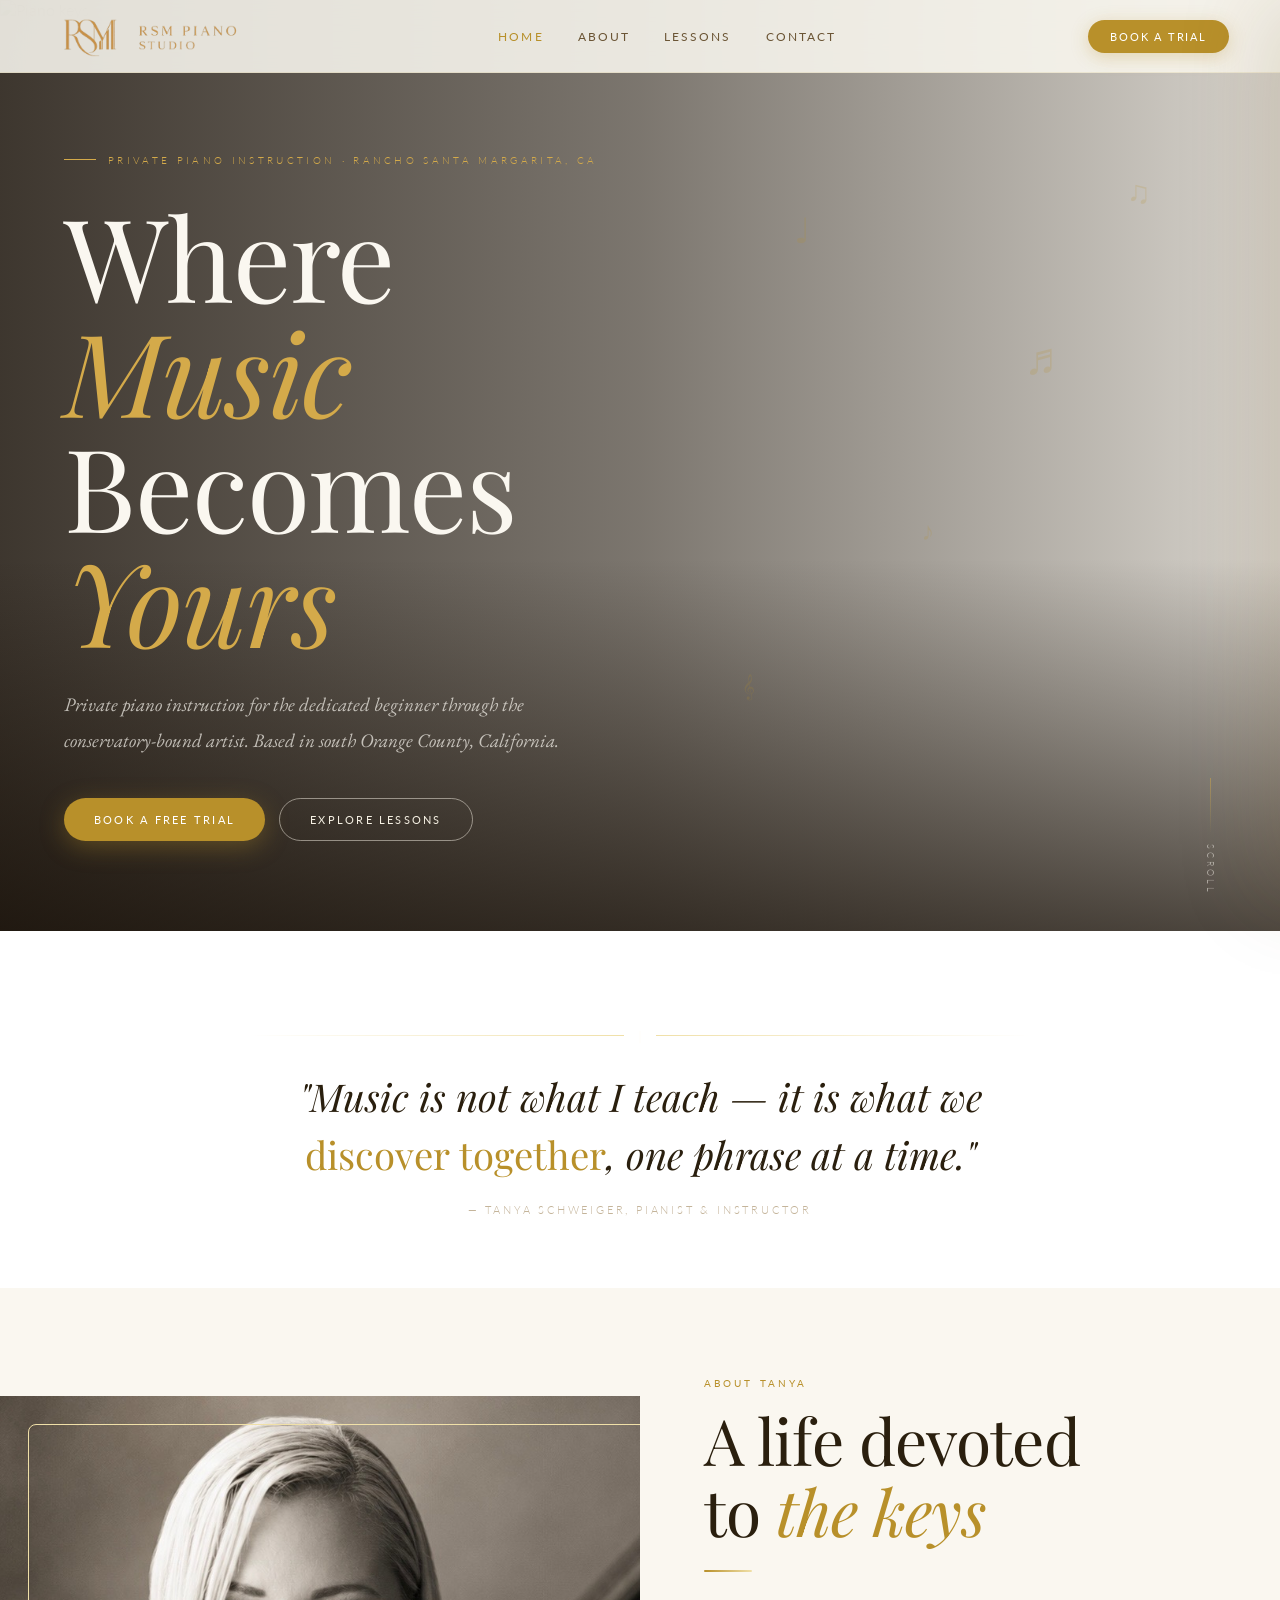
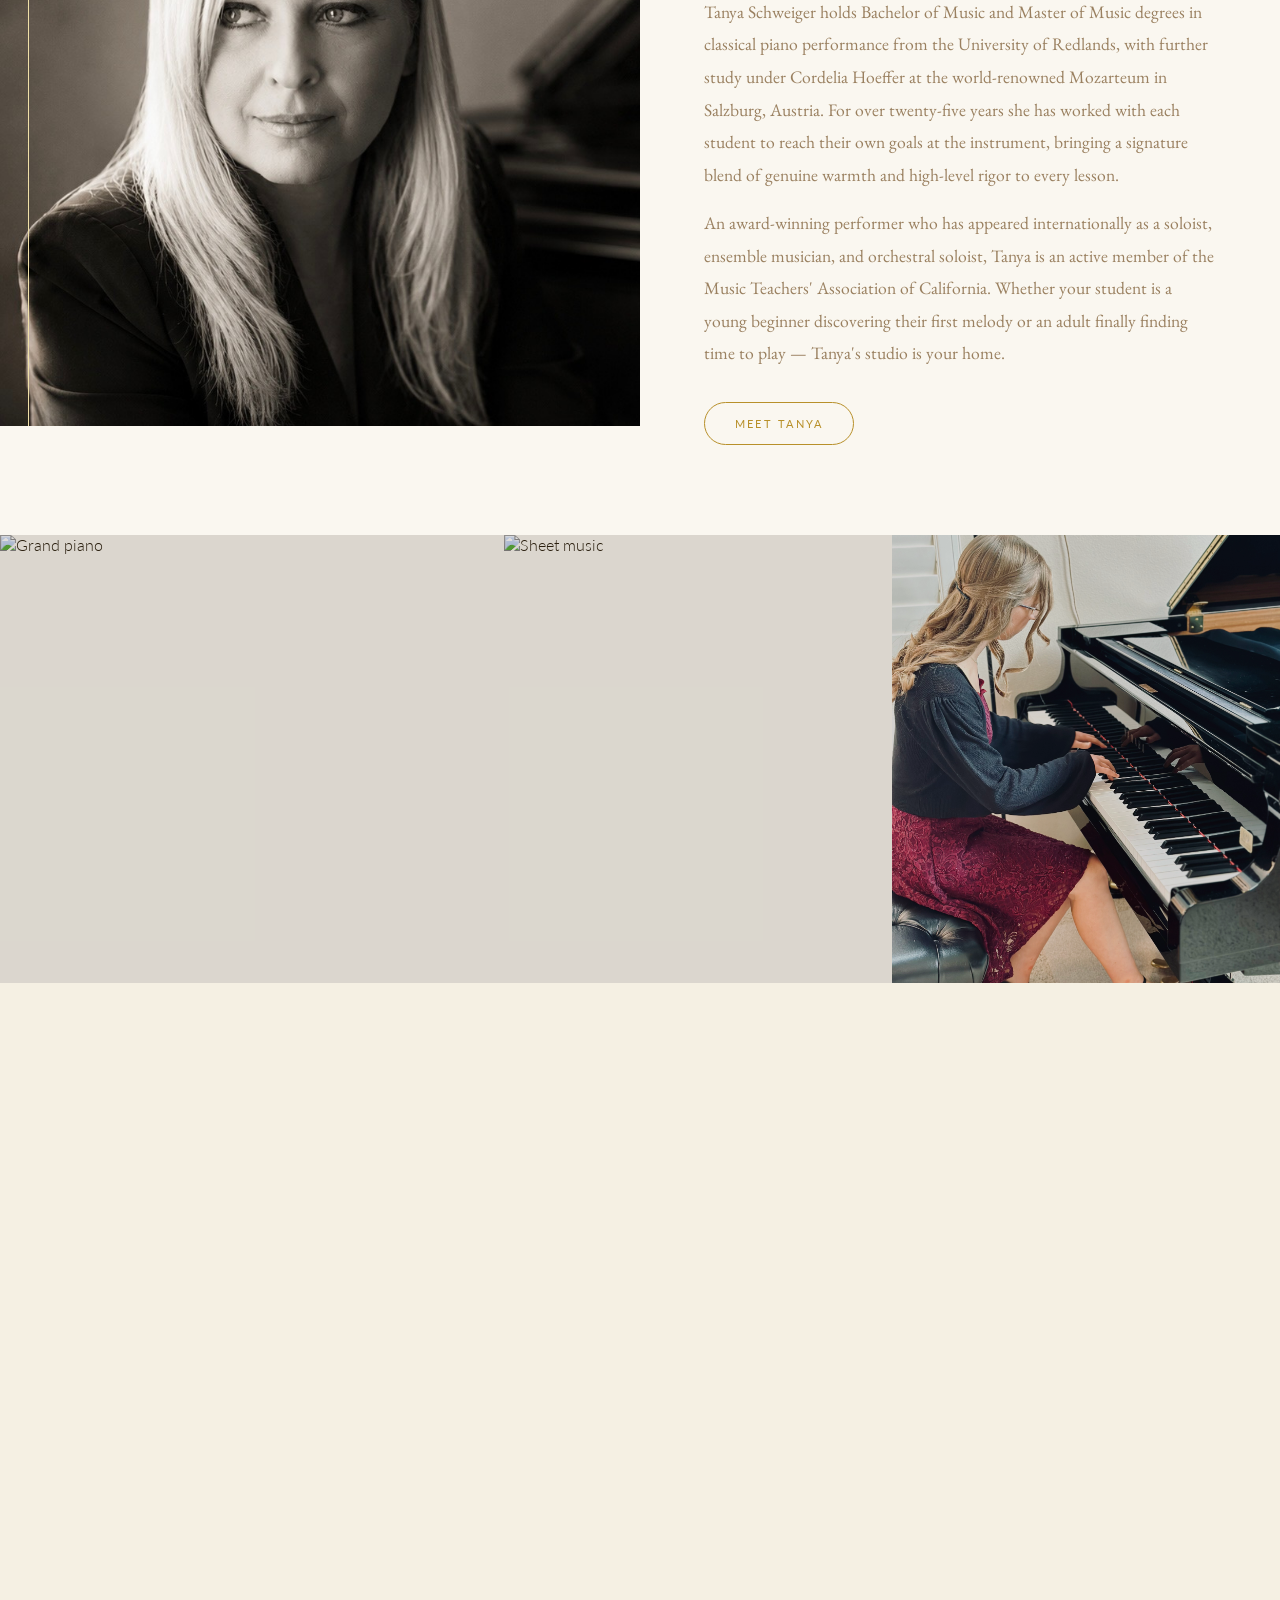
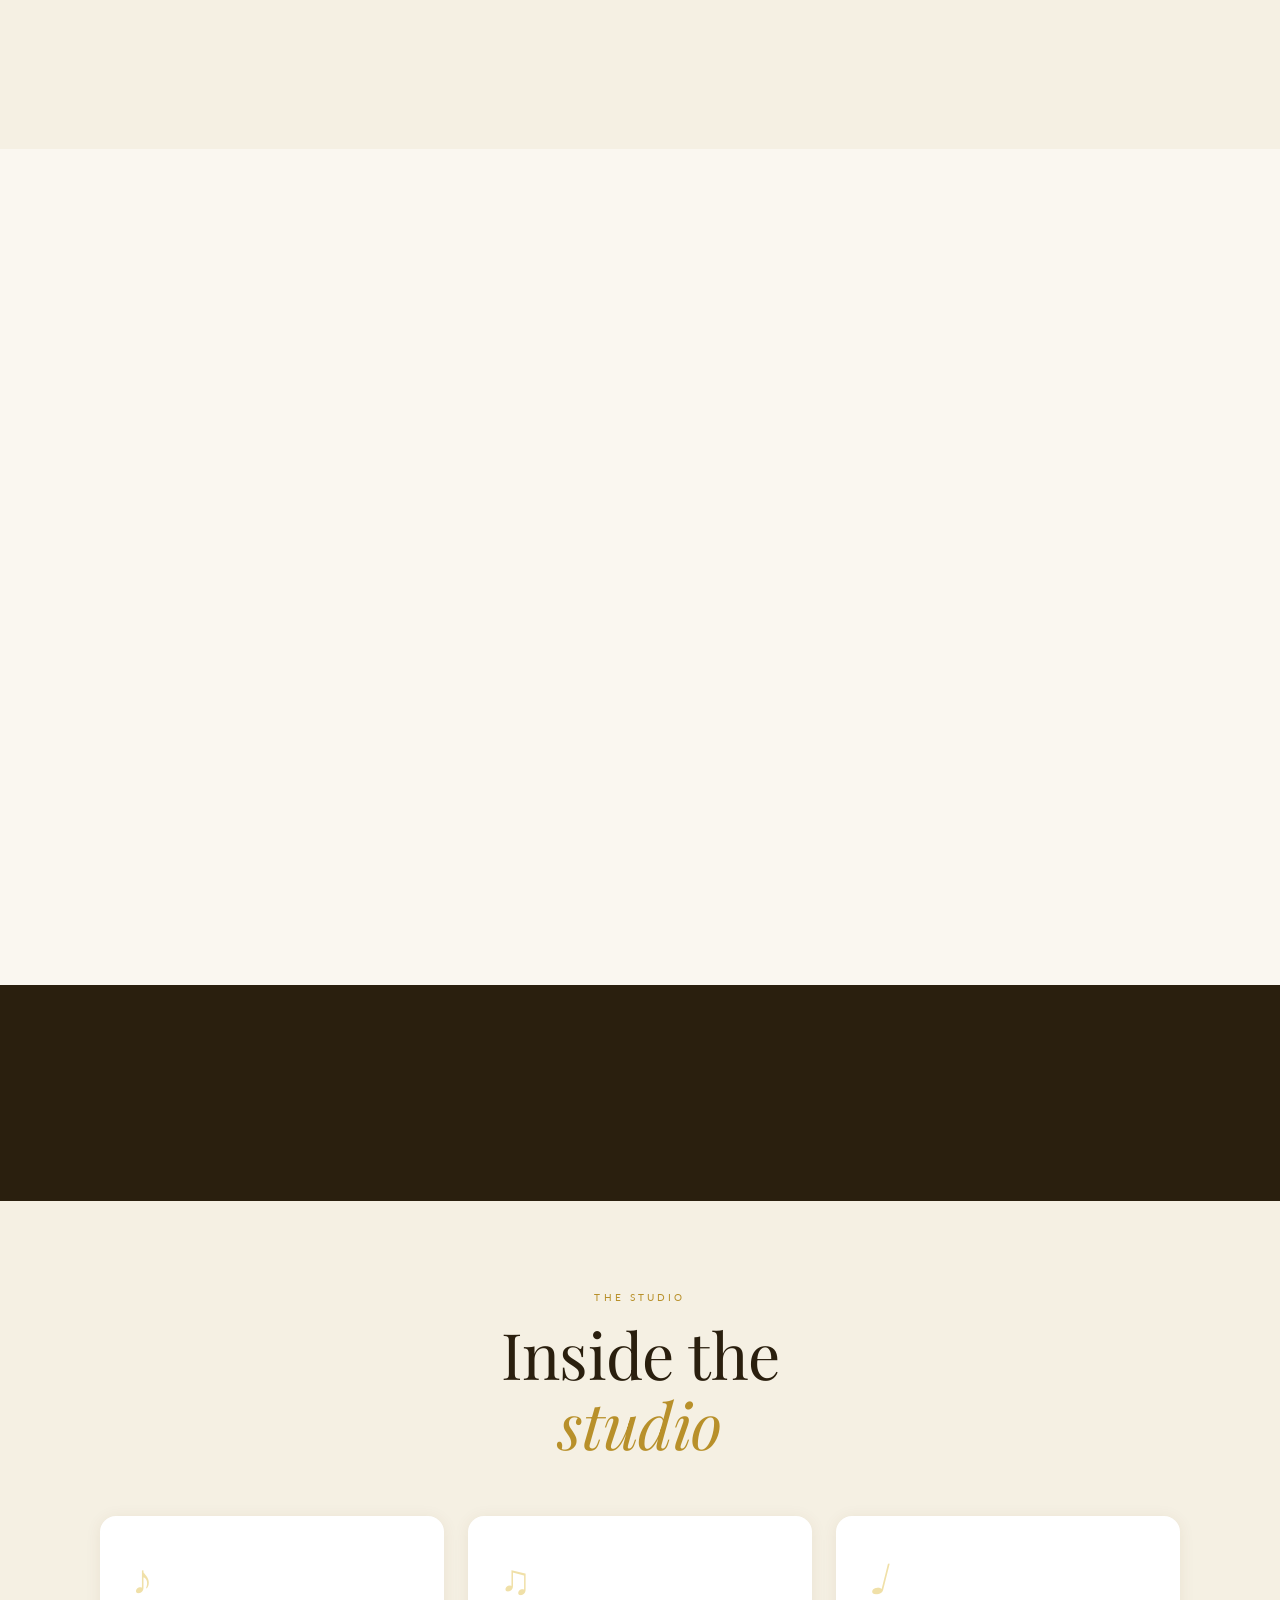
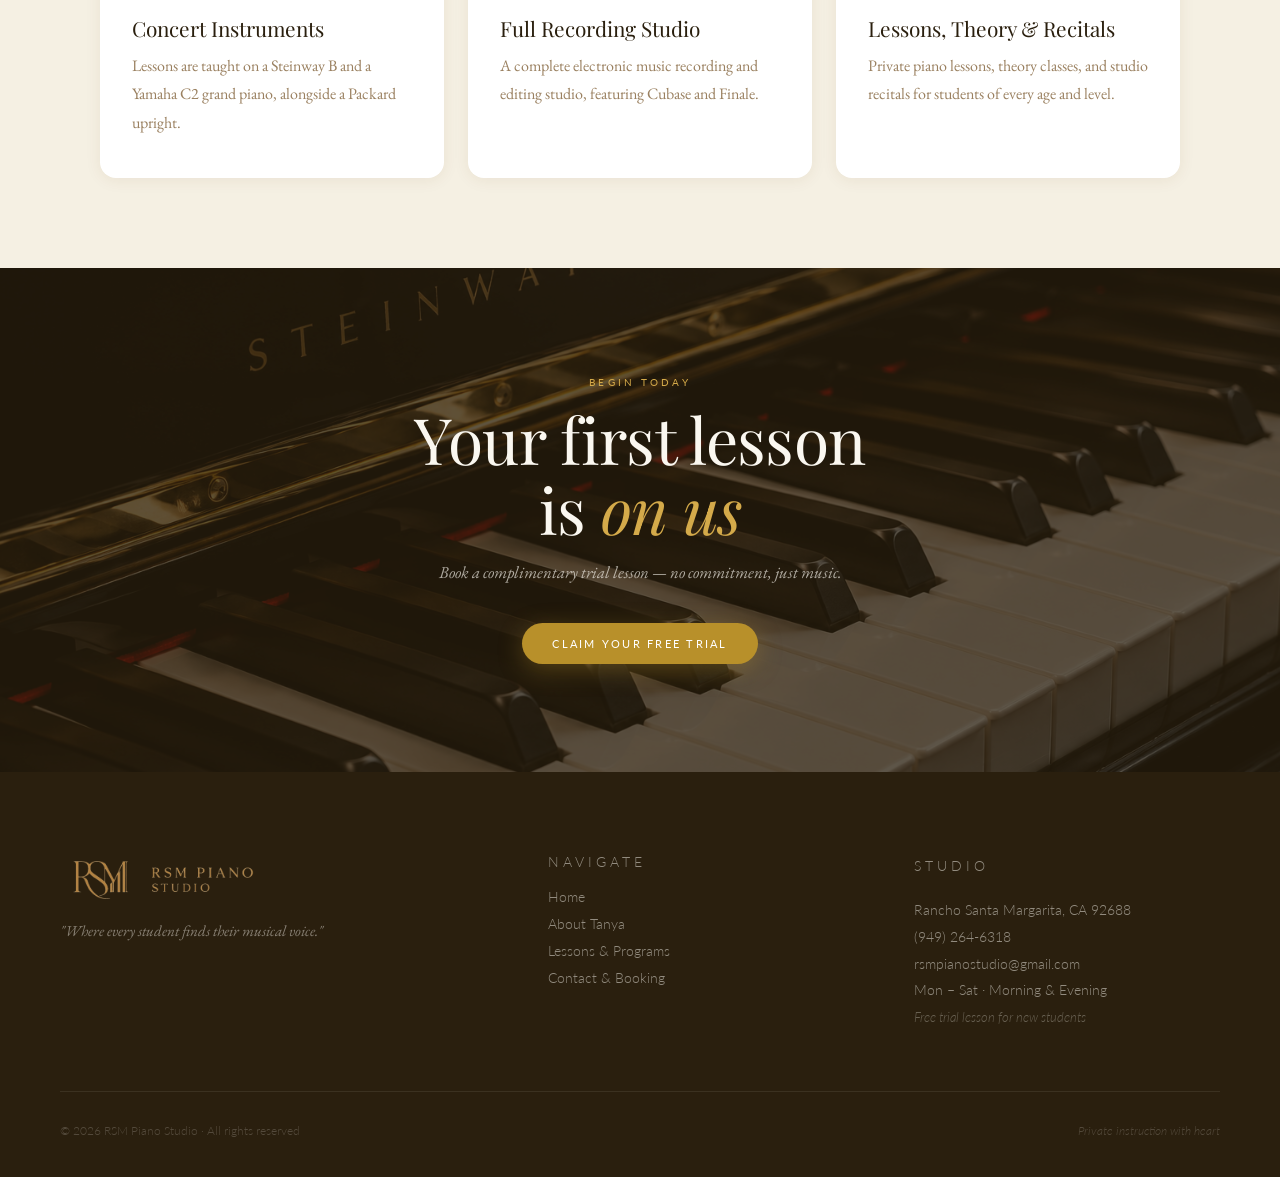
==== commit ed128765: "Use local piano_closeup.png for the home CTA background Co-Authored-By: Claude Opus 4.8 <noreply@ant" ====
--- a/index.html
+++ b/index.html
@@ -673,7 +673,7 @@
 <div class="cta-band">
   <div class="cta-band-bg">
     <img loading="lazy" decoding="async"
-      src="https://images.unsplash.com/photo-1585891685952-b30b6c4a03e3?w=1600&q=80&auto=format&fit=crop&crop=center"
+      src="assets/piano_closeup.png"
       alt="Piano close up"
     >
   </div>
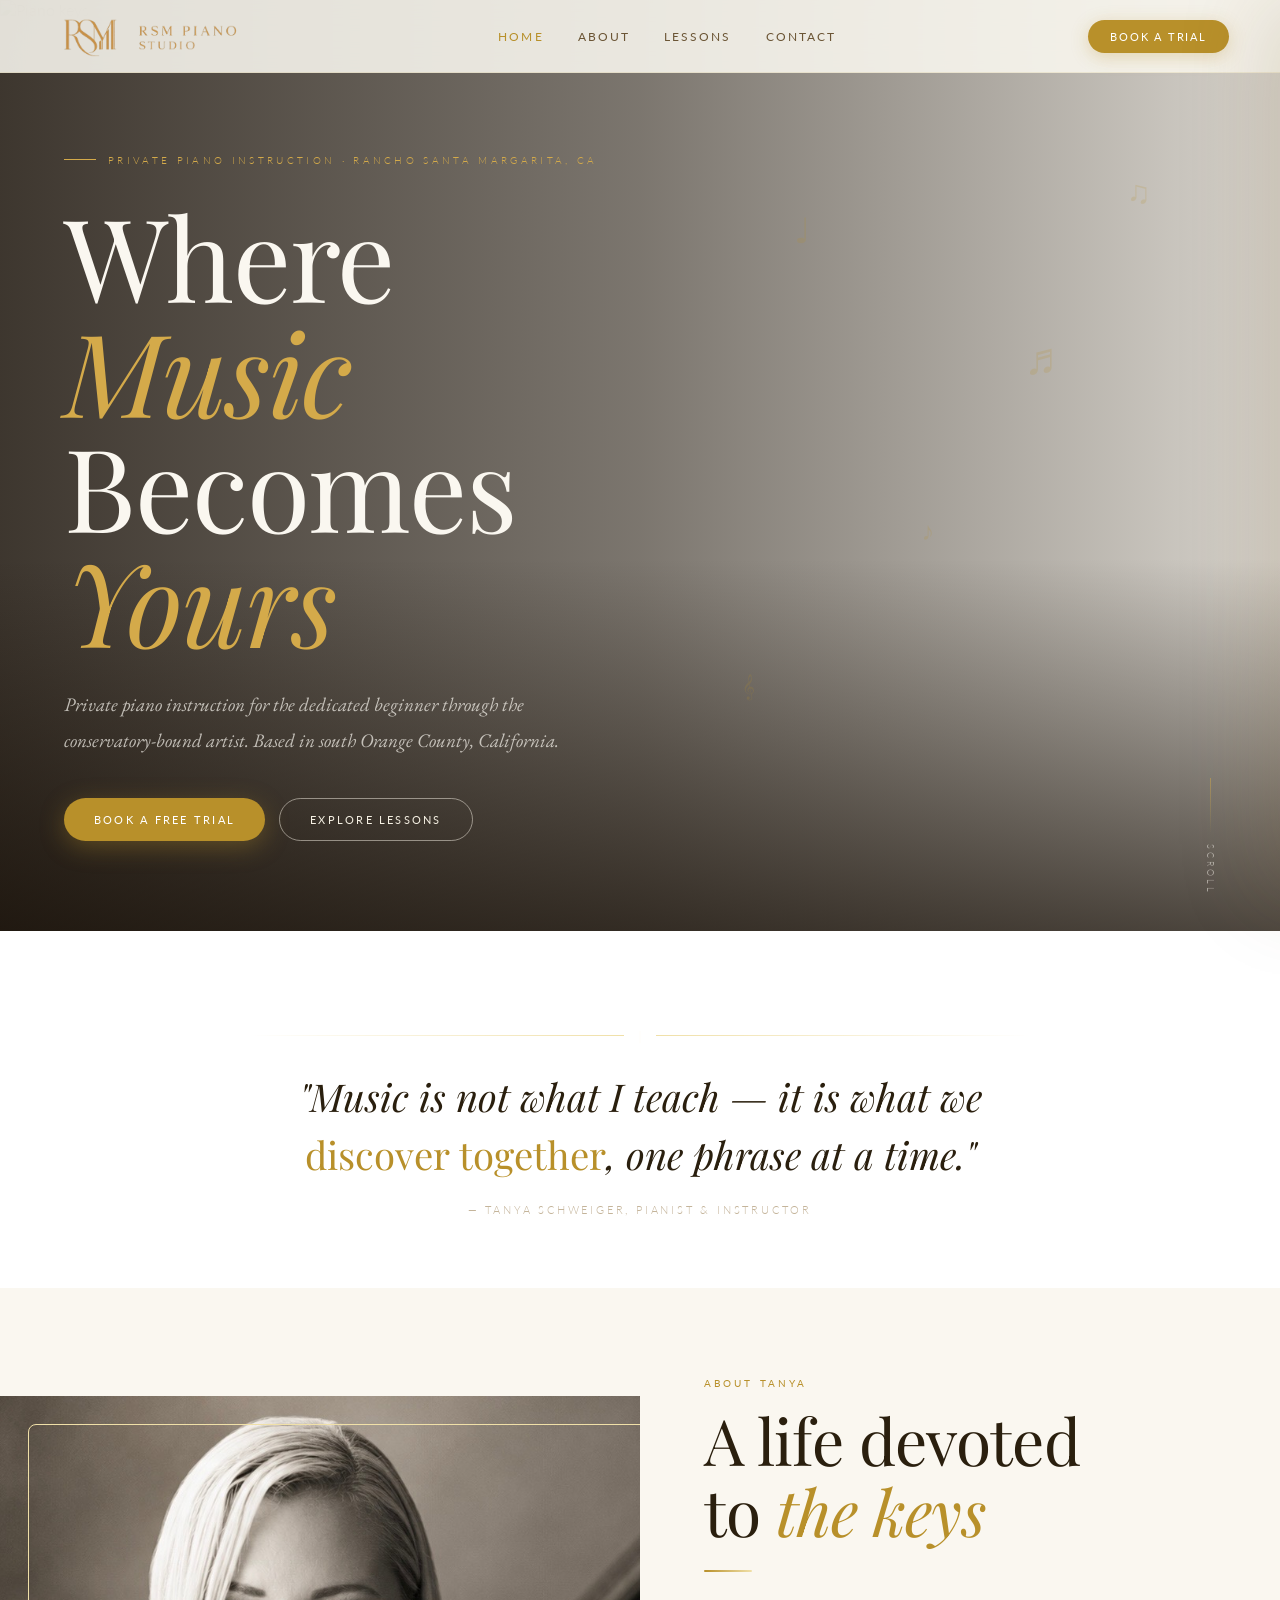
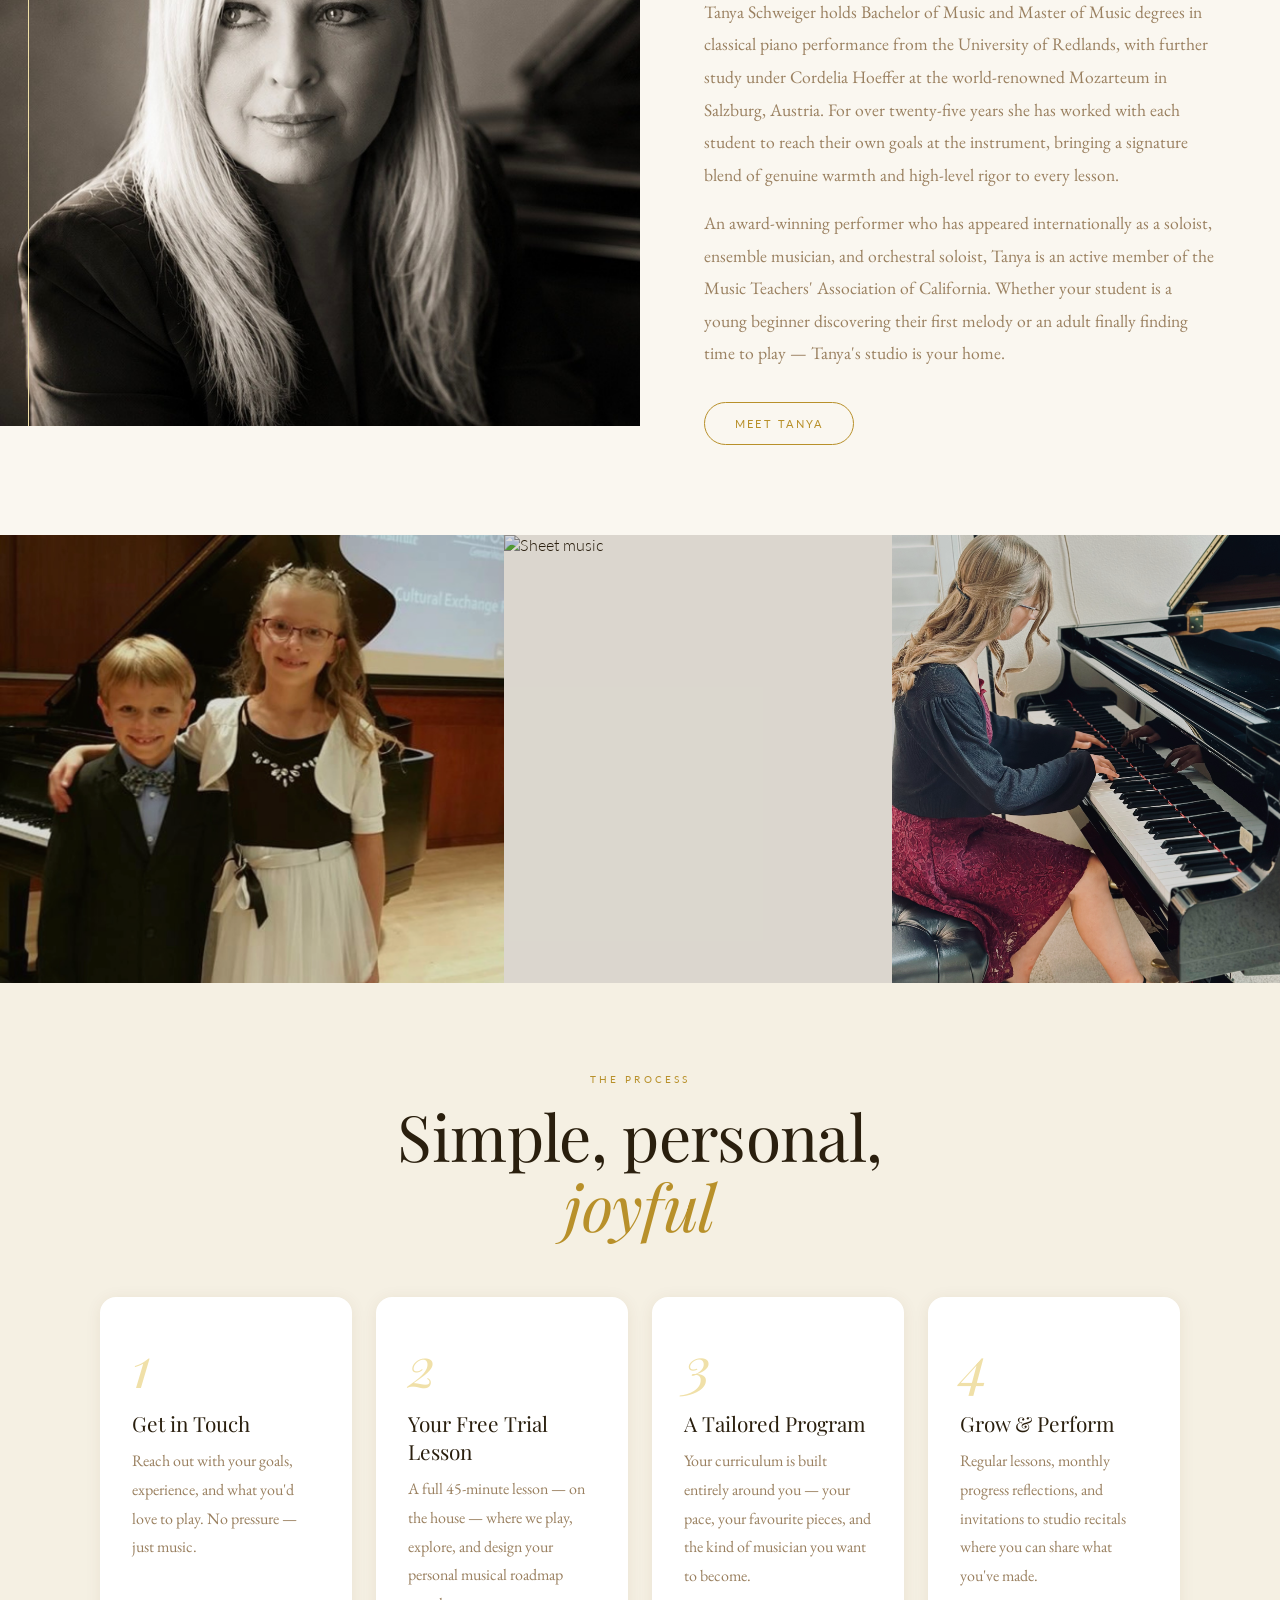
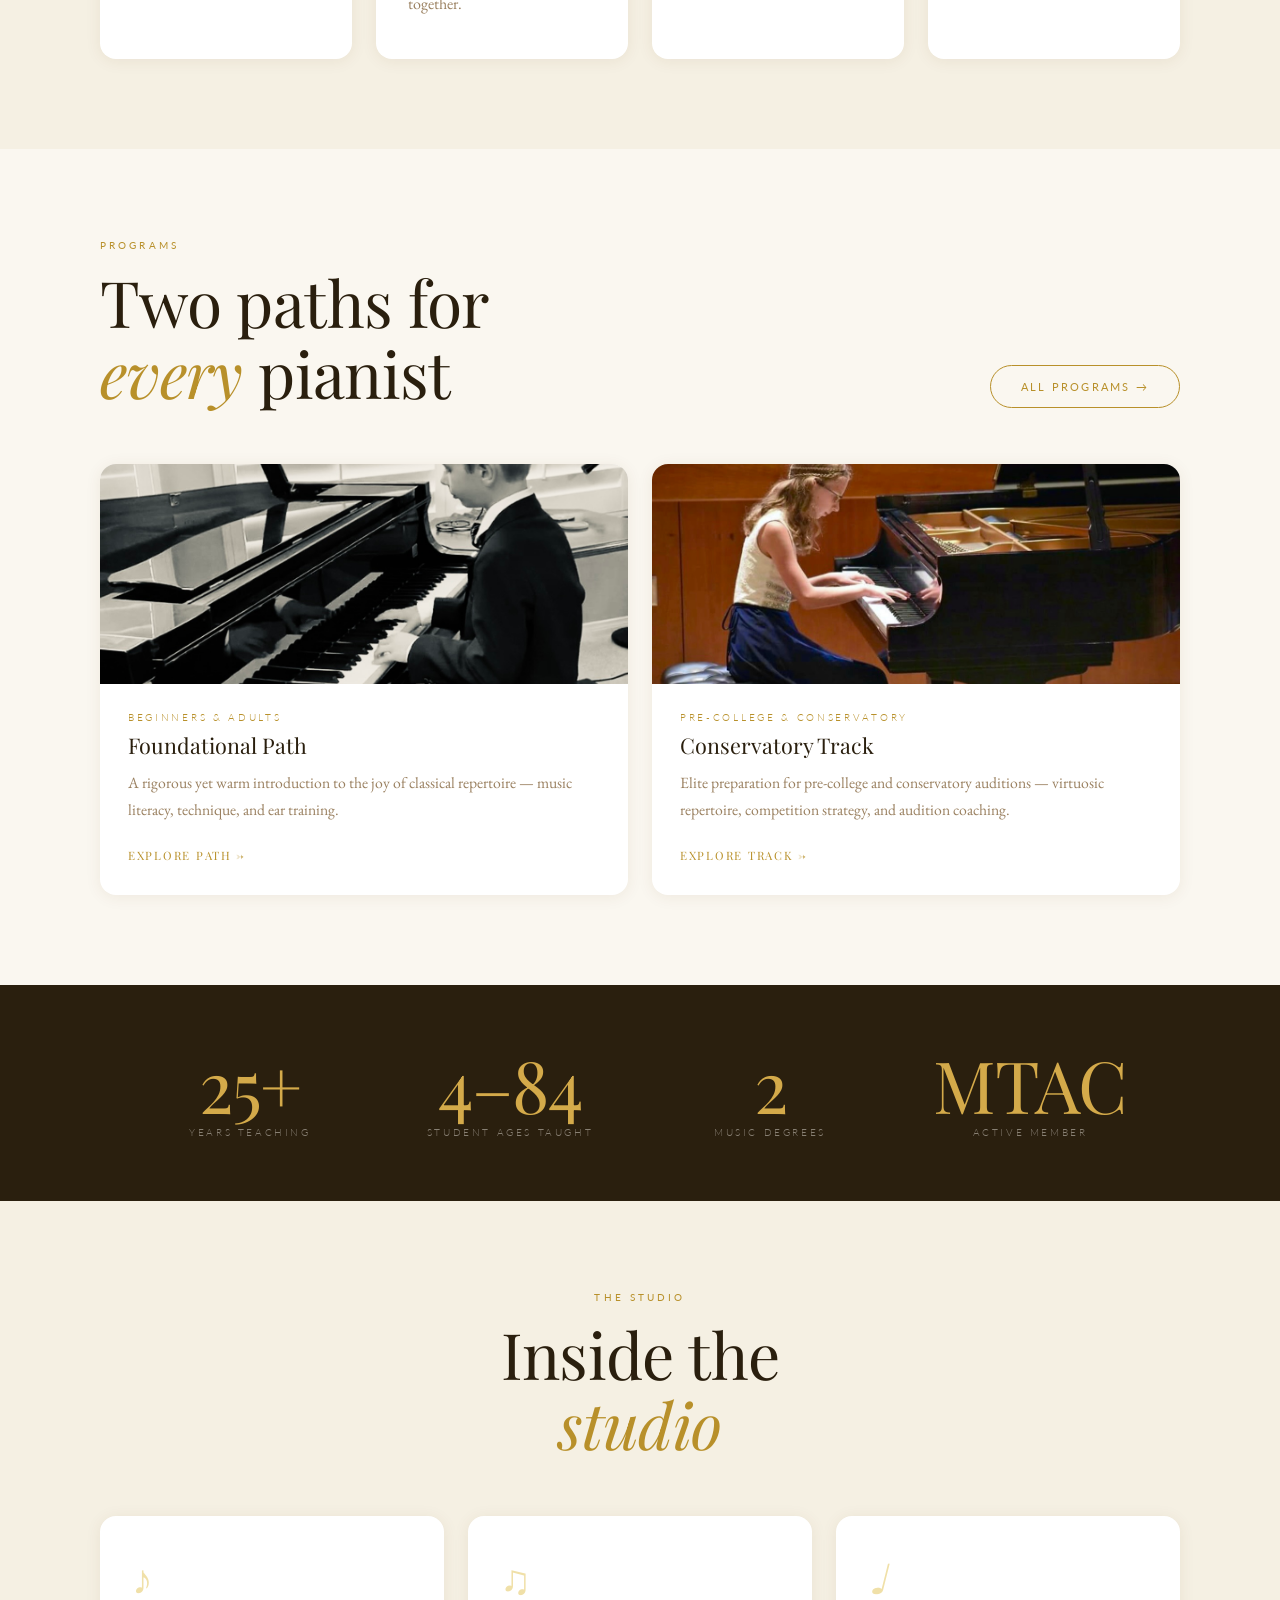
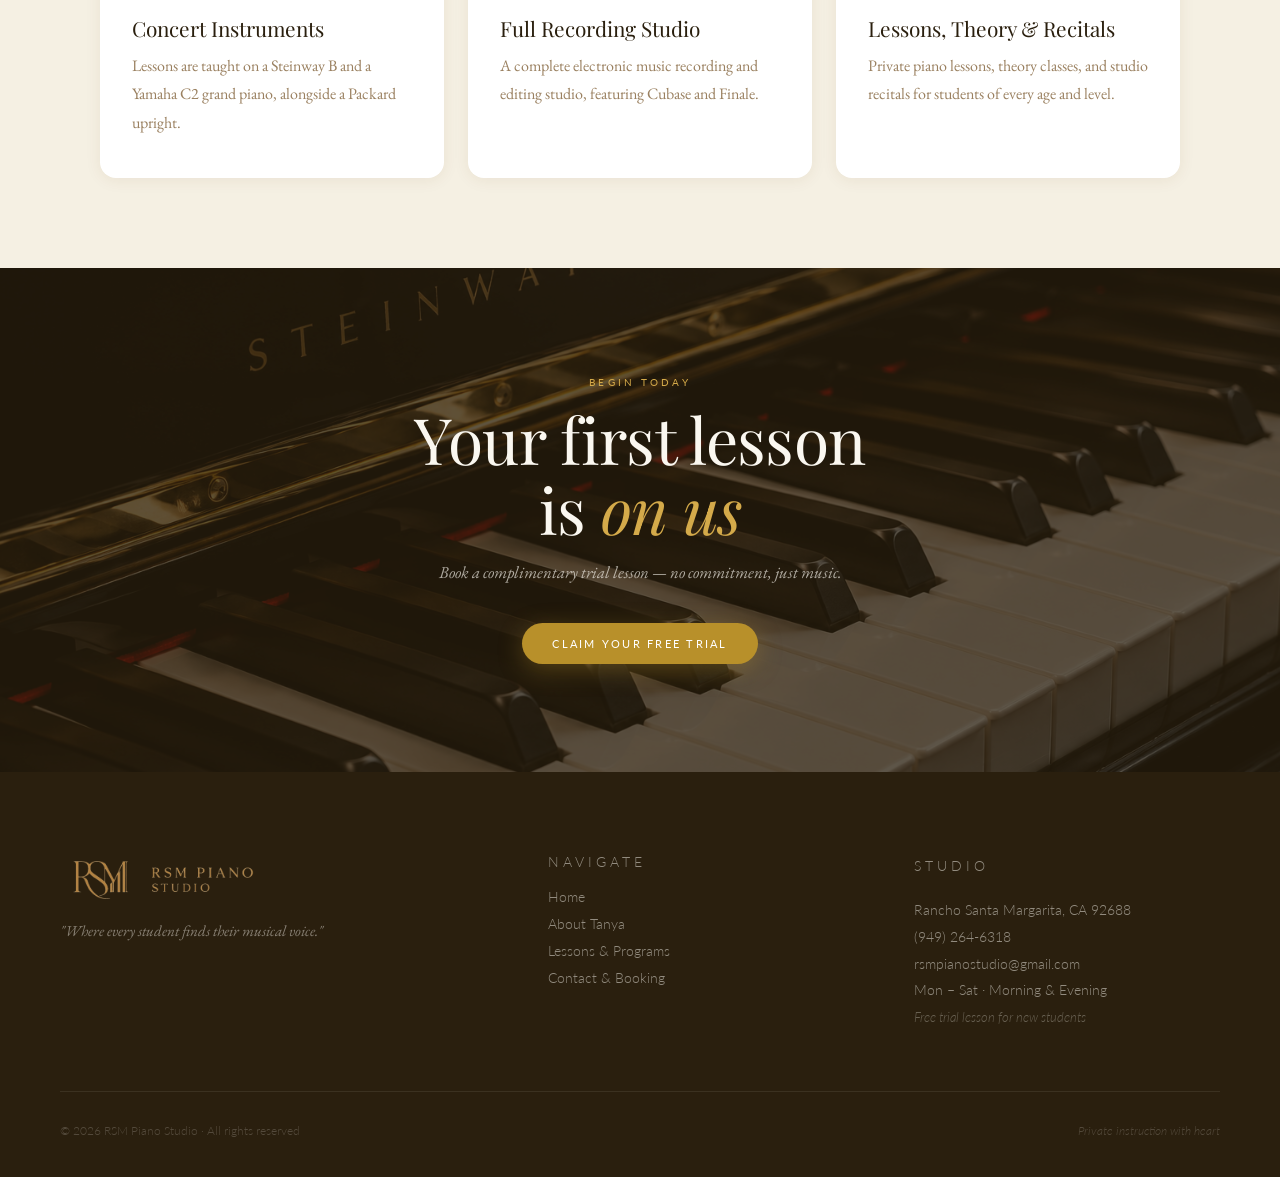
==== commit aaf3d79f: "Use local IMG_7660.jpeg for a home photo-band image Co-Authored-By: Claude Opus 4.8 <noreply@anthrop" ====
--- a/index.html
+++ b/index.html
@@ -526,7 +526,7 @@
 <div class="photo-band">
   <div class="pb-item">
     <img loading="lazy" decoding="async"
-      src="https://images.unsplash.com/photo-1552422535-c45813c61732?w=900&q=85&auto=format&fit=crop&crop=top"
+      src="assets/IMG_7660.jpeg"
       alt="Grand piano"
     >
   </div>
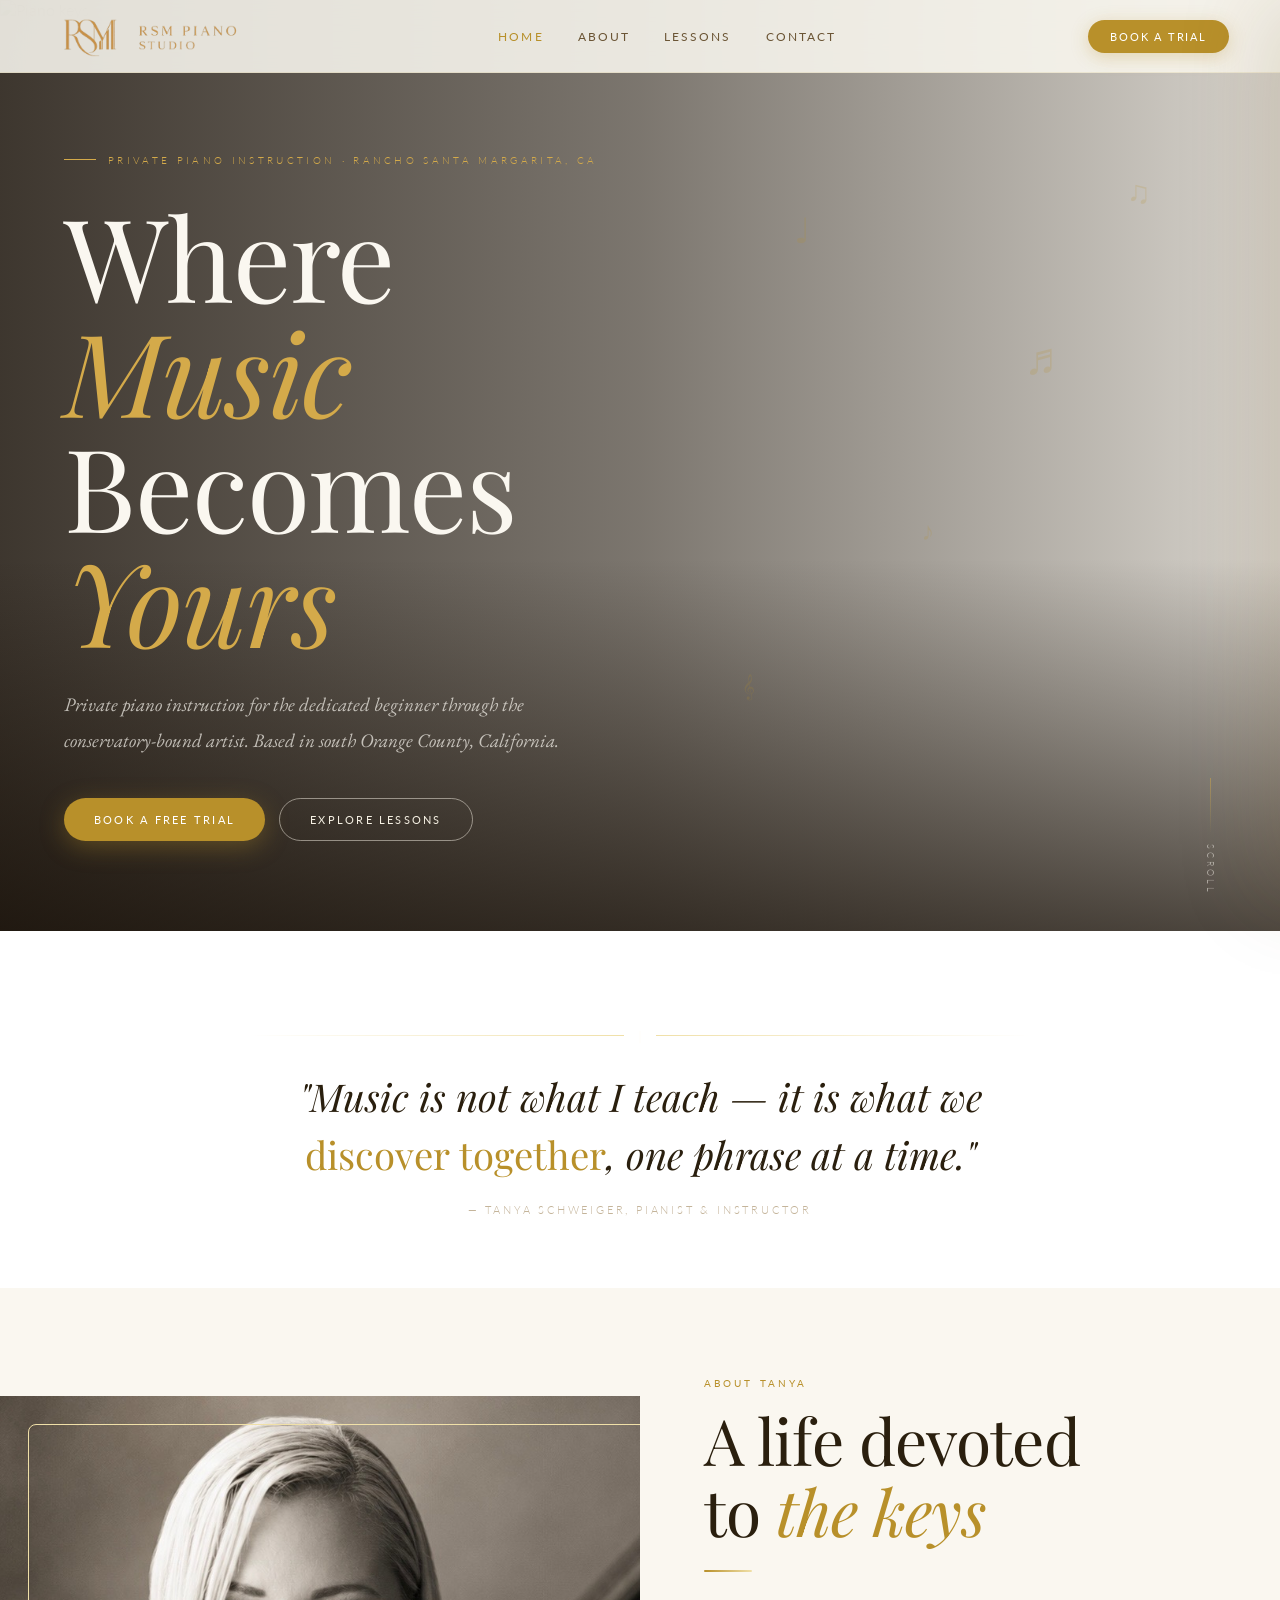
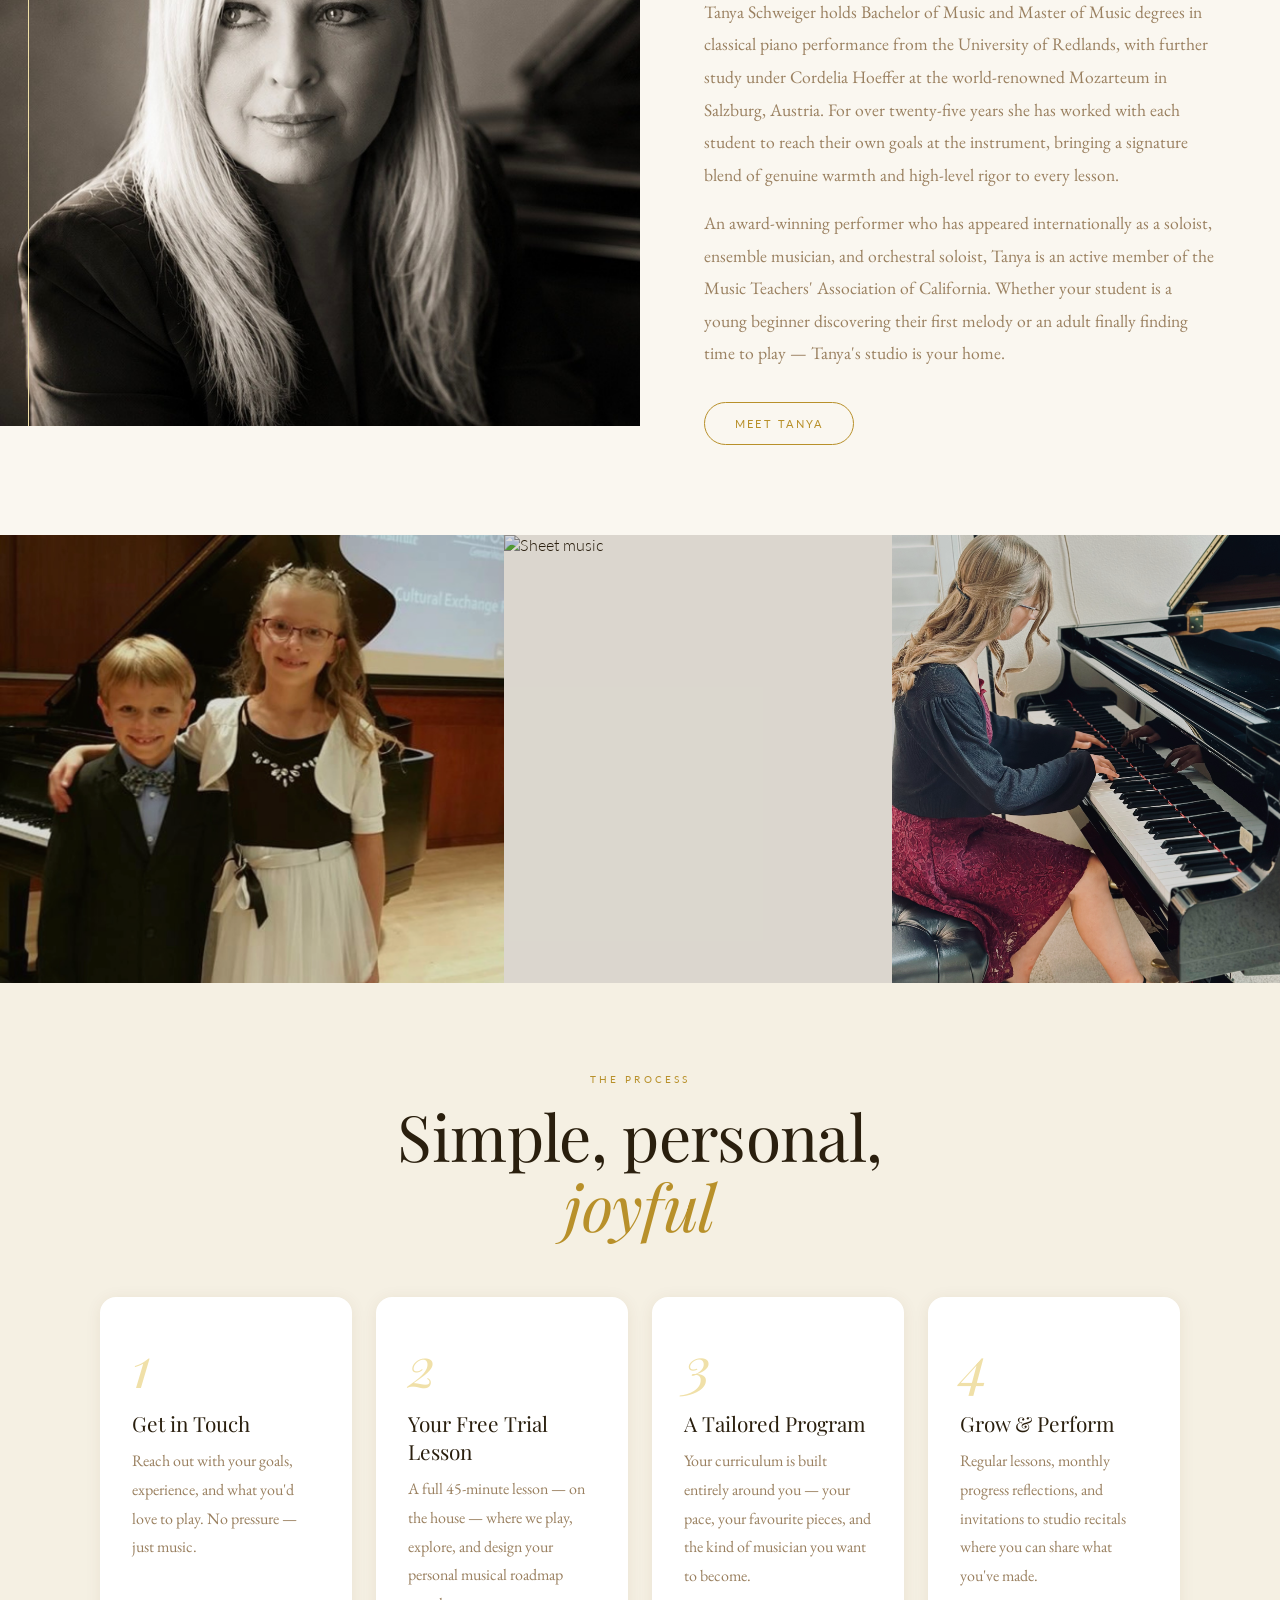
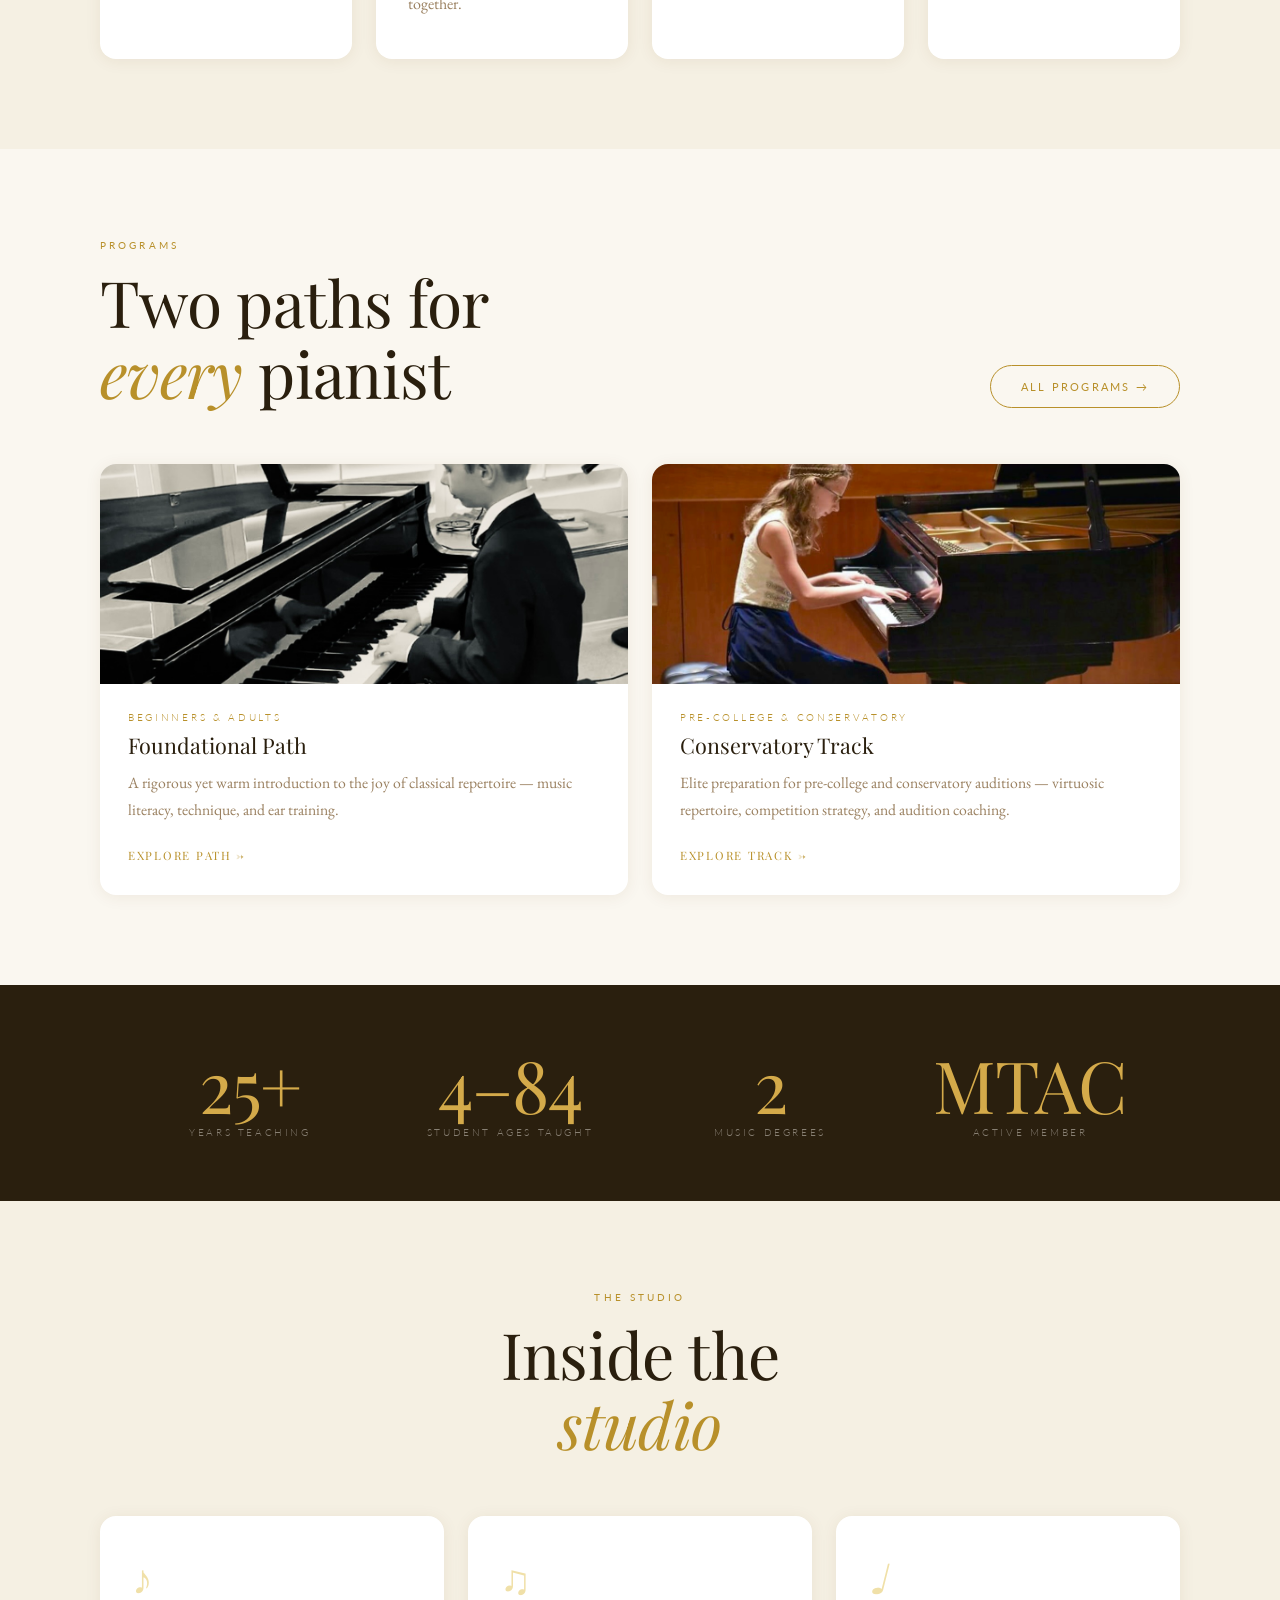
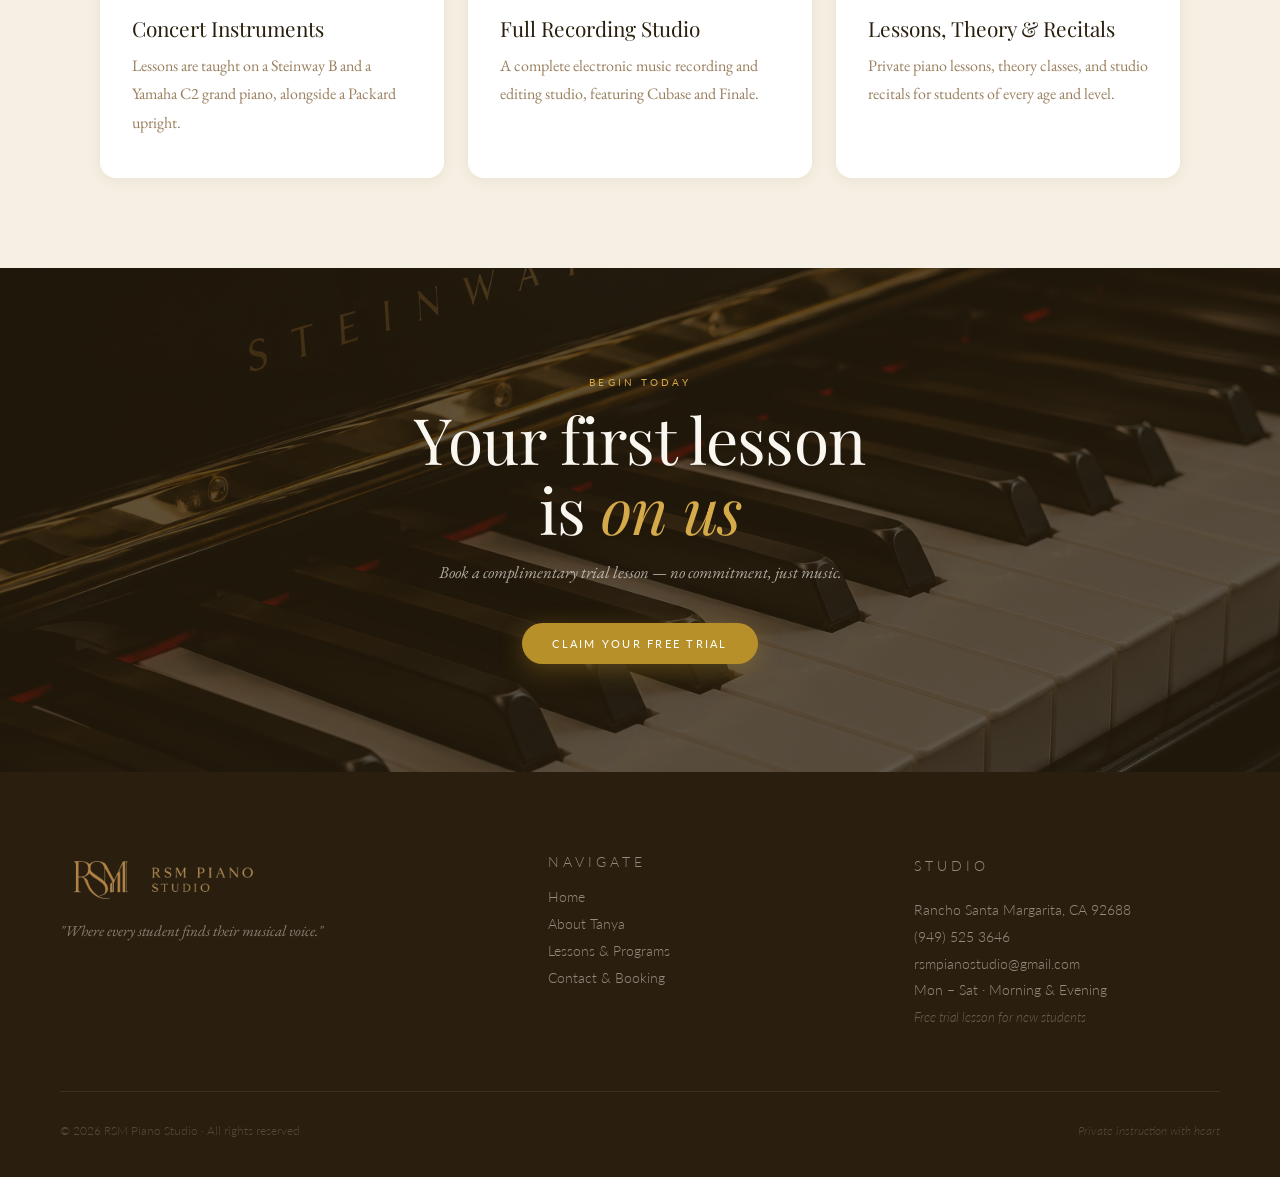
==== commit ec2dae10: "Update contact page styling" ====
--- a/index.html
+++ b/index.html
@@ -406,7 +406,8 @@
     }
     @media (max-width: 540px) {
       .photo-band { grid-template-columns: 1fr; height: auto; }
-      .pb-item { height: 55vw; }
+      .pb-item { height: auto; }
+      .pb-item img { height: auto; }
       .photo-band .pb-item:last-child { display: block; }
     }
   </style>
@@ -707,7 +708,7 @@
       <p class="footer-heading">Studio</p>
       <p>
         Rancho Santa Margarita, CA 92688<br>
-        <a href="tel:+19492646318">(949) 264-6318</a><br>
+        <a href="tel:+19495253646">(949) 525 3646</a><br>
         <a href="mailto:rsmpianostudio@gmail.com">rsmpianostudio@gmail.com</a><br>
         Mon – Sat · Morning &amp; Evening<br>
         <em style="font-size:0.82rem;font-style:italic;color:rgba(250,247,240,0.3)">Free trial lesson for new students</em>
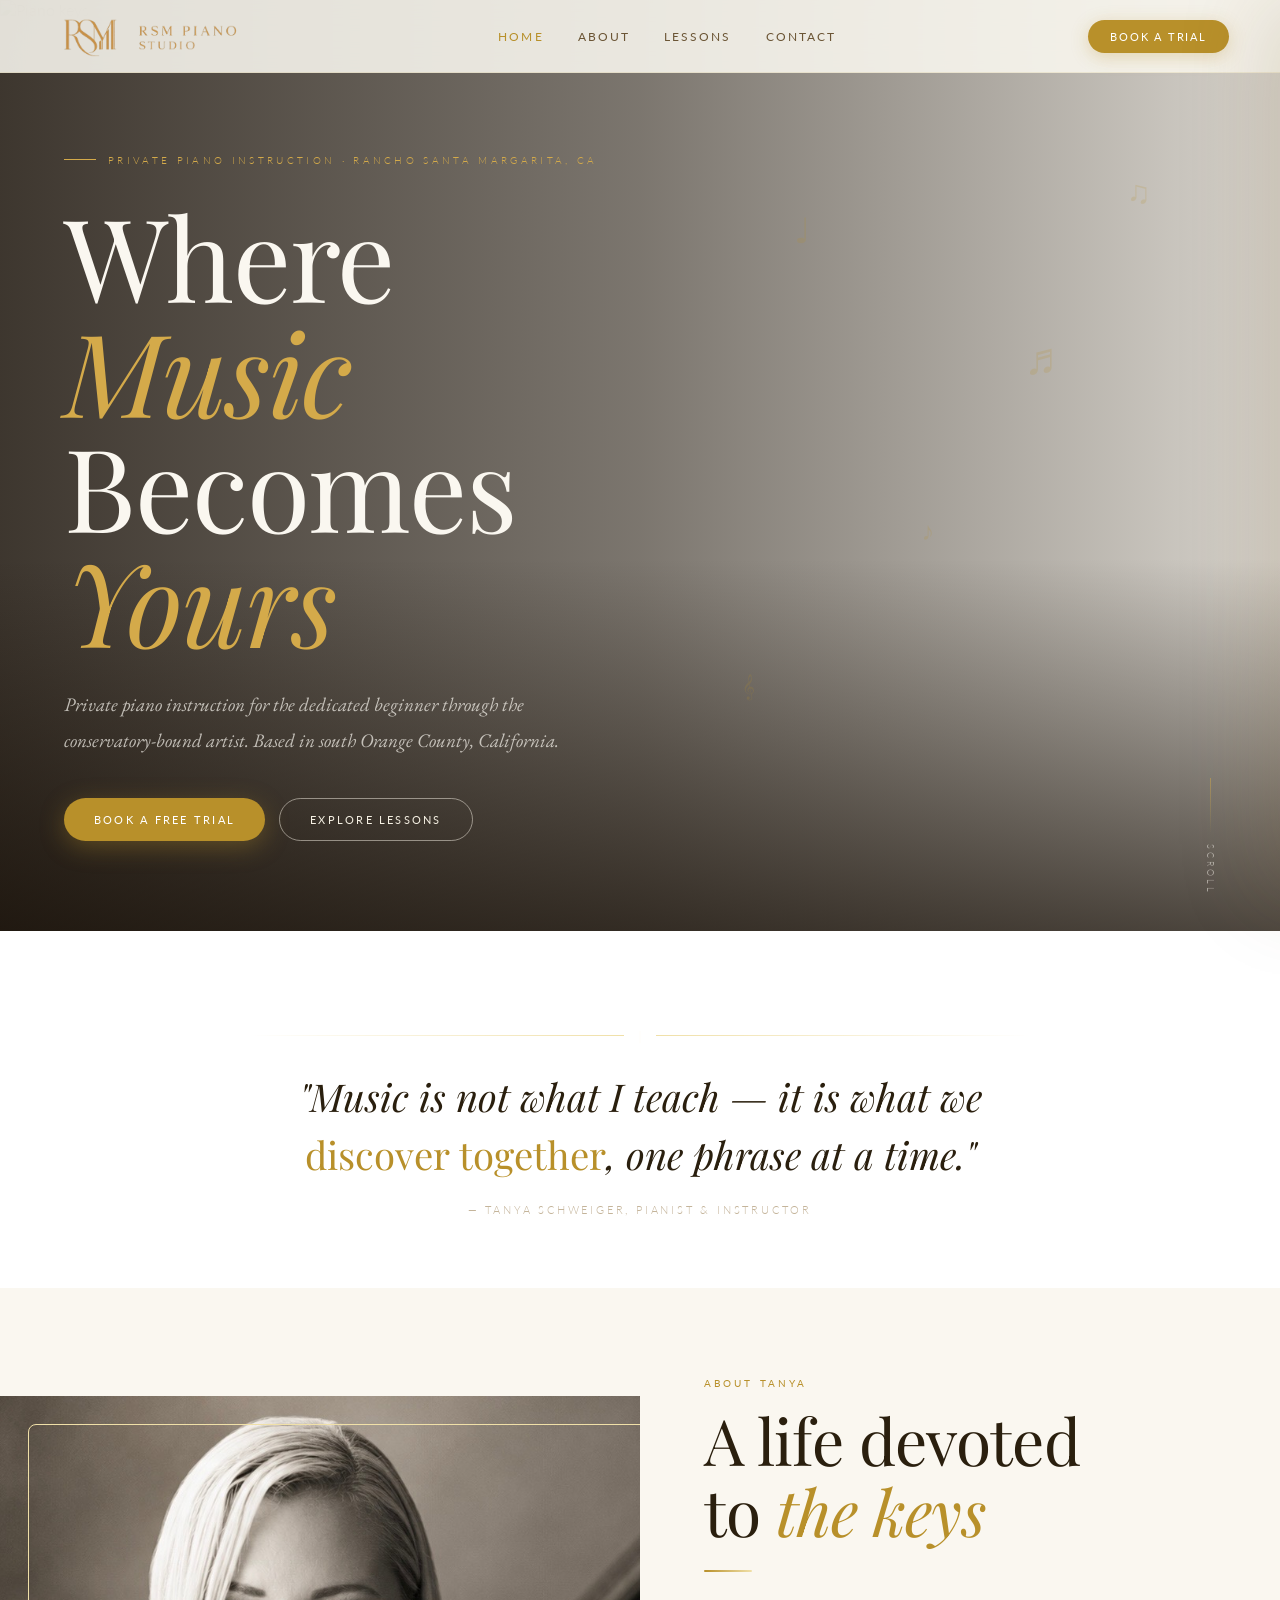
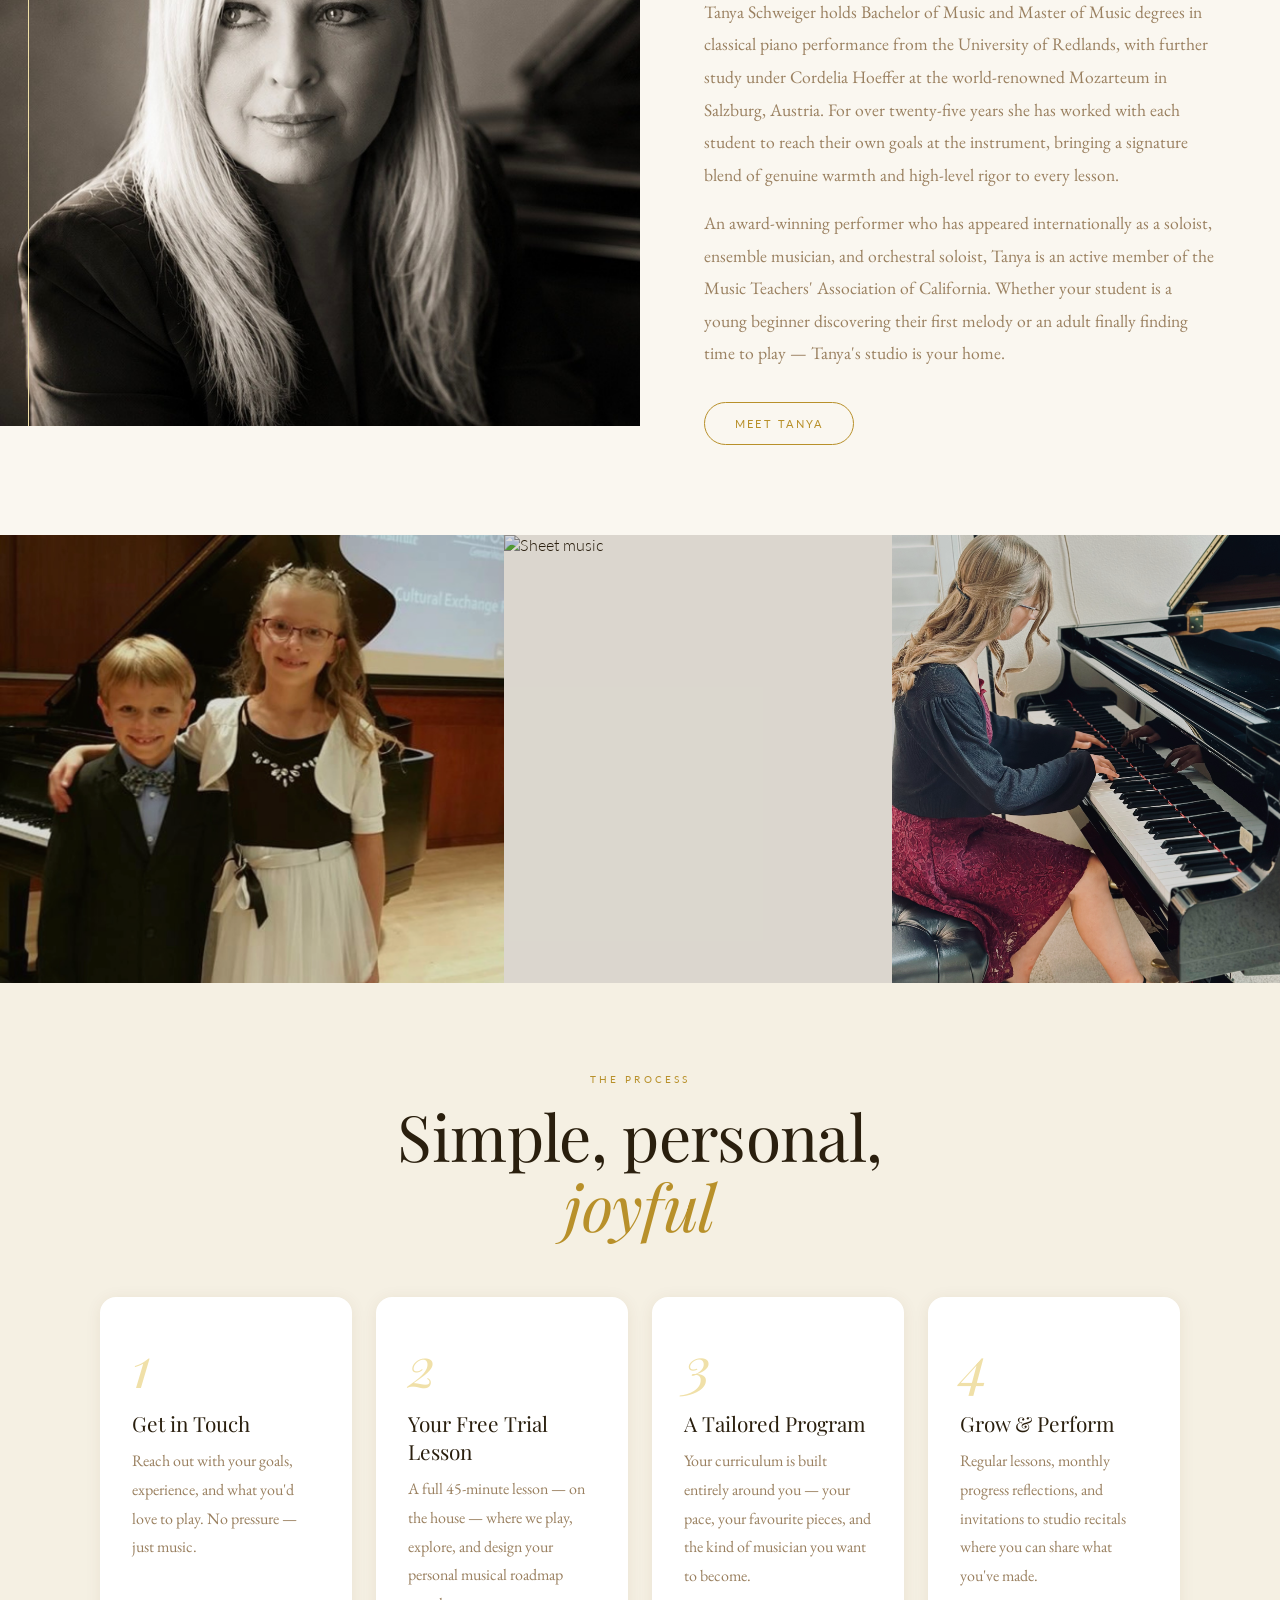
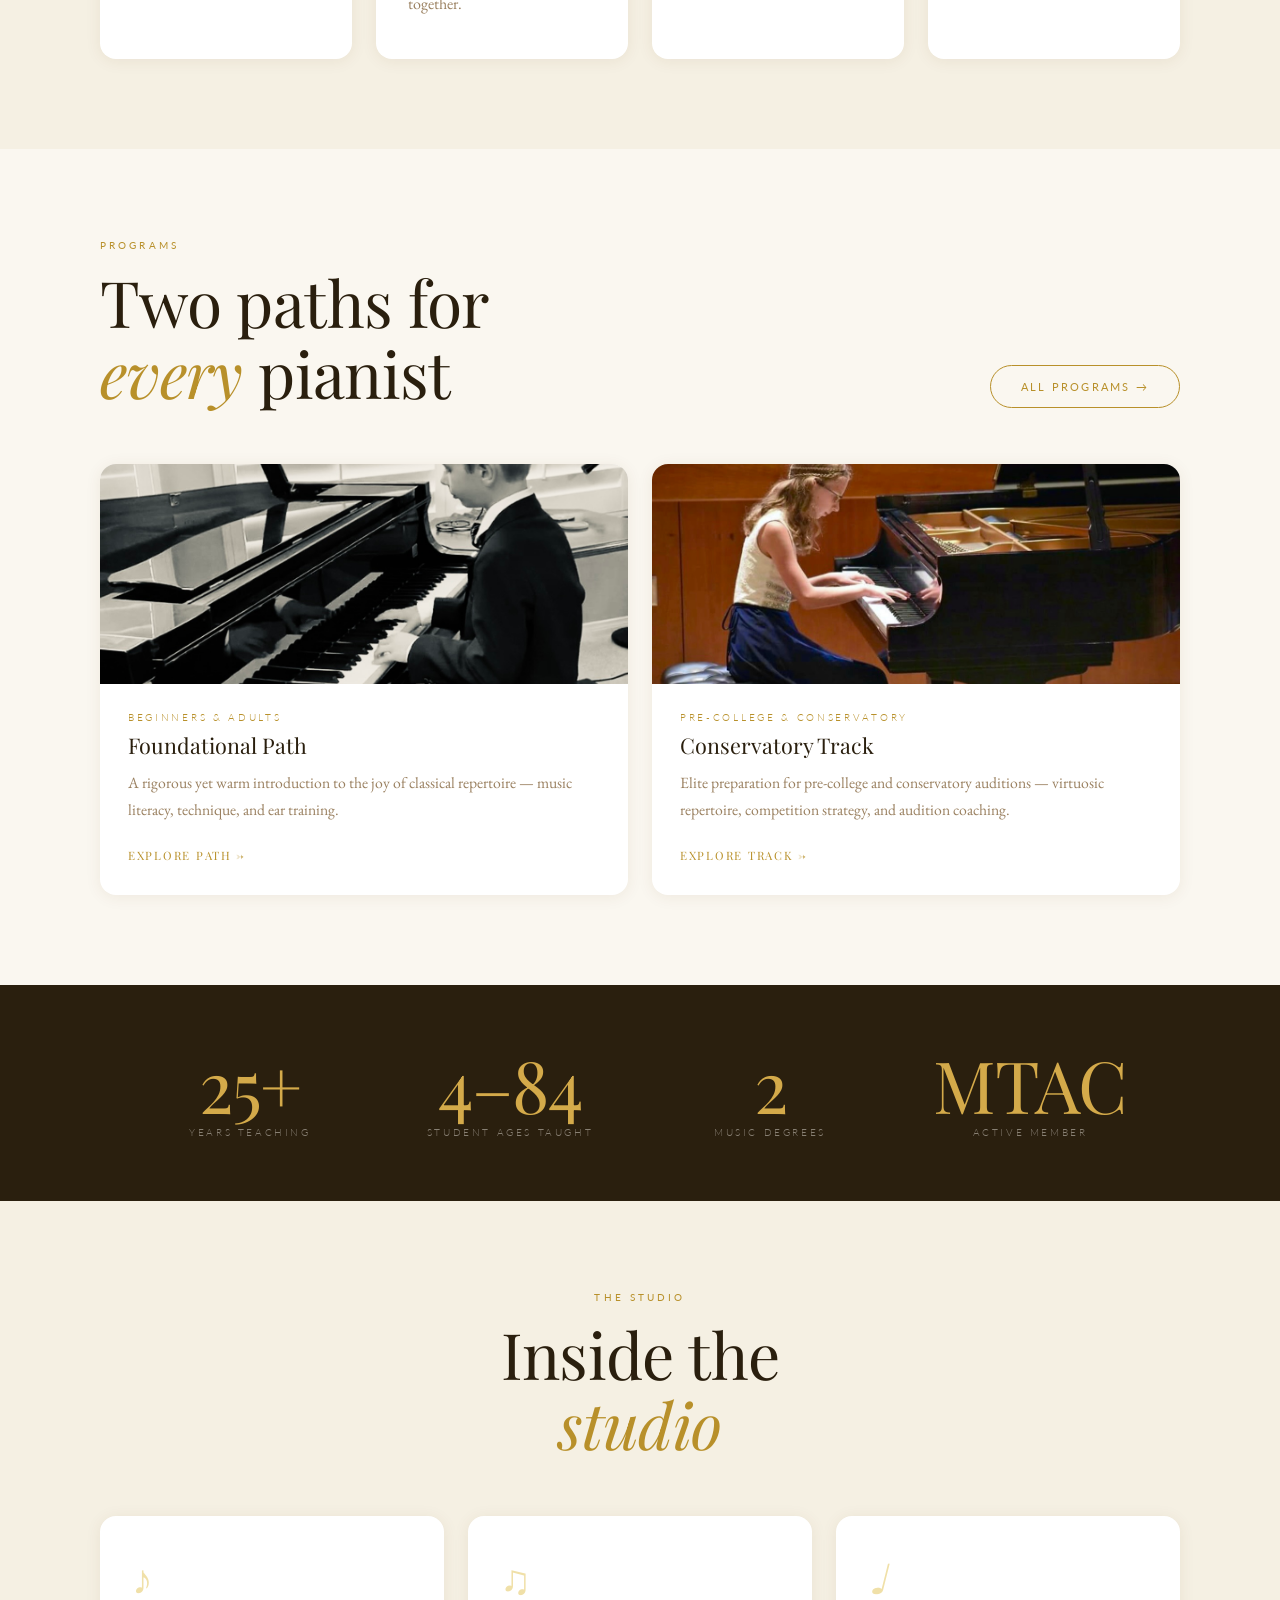
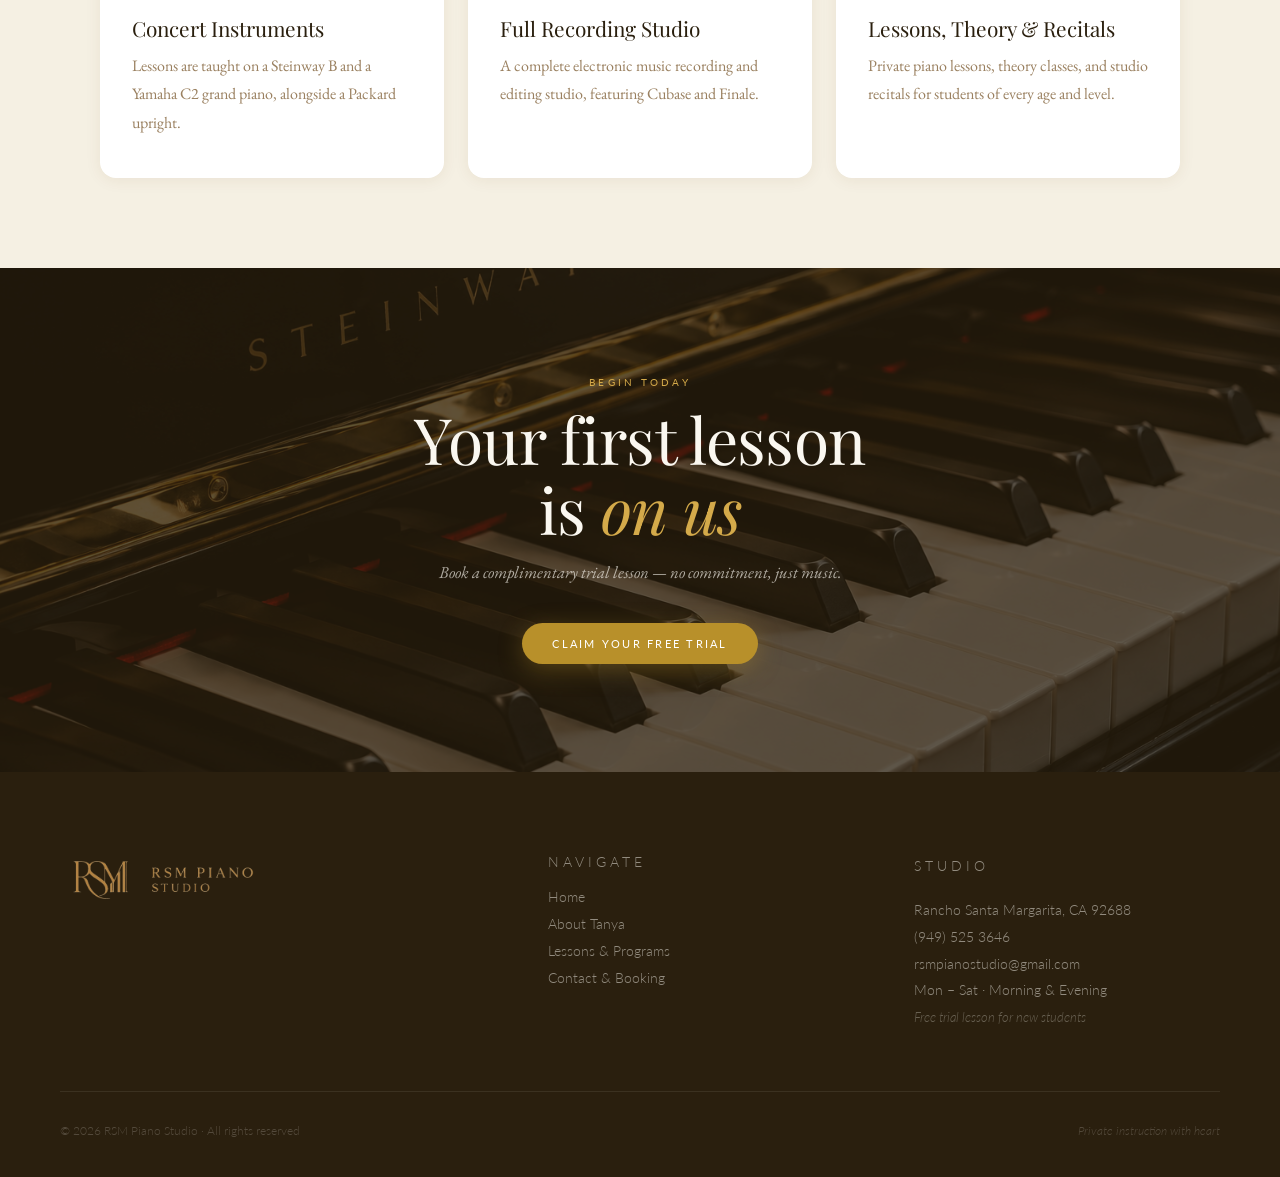
==== commit 10ab20ce: "About: restore mobile menu X, simplify timeline (3 dateless items), fix mobile layout; remove footer" ====
--- a/index.html
+++ b/index.html
@@ -693,7 +693,6 @@
   <div class="footer-grid">
     <div class="footer-logo">
   <a href="index.html"><img decoding="async" src="assets/logo.png" alt="RSM Piano Studio"></a>
-      <p class="footer-tagline">"Where every student finds their musical voice."</p>
     </div>
     <div>
       <p class="footer-heading">Navigate</p>
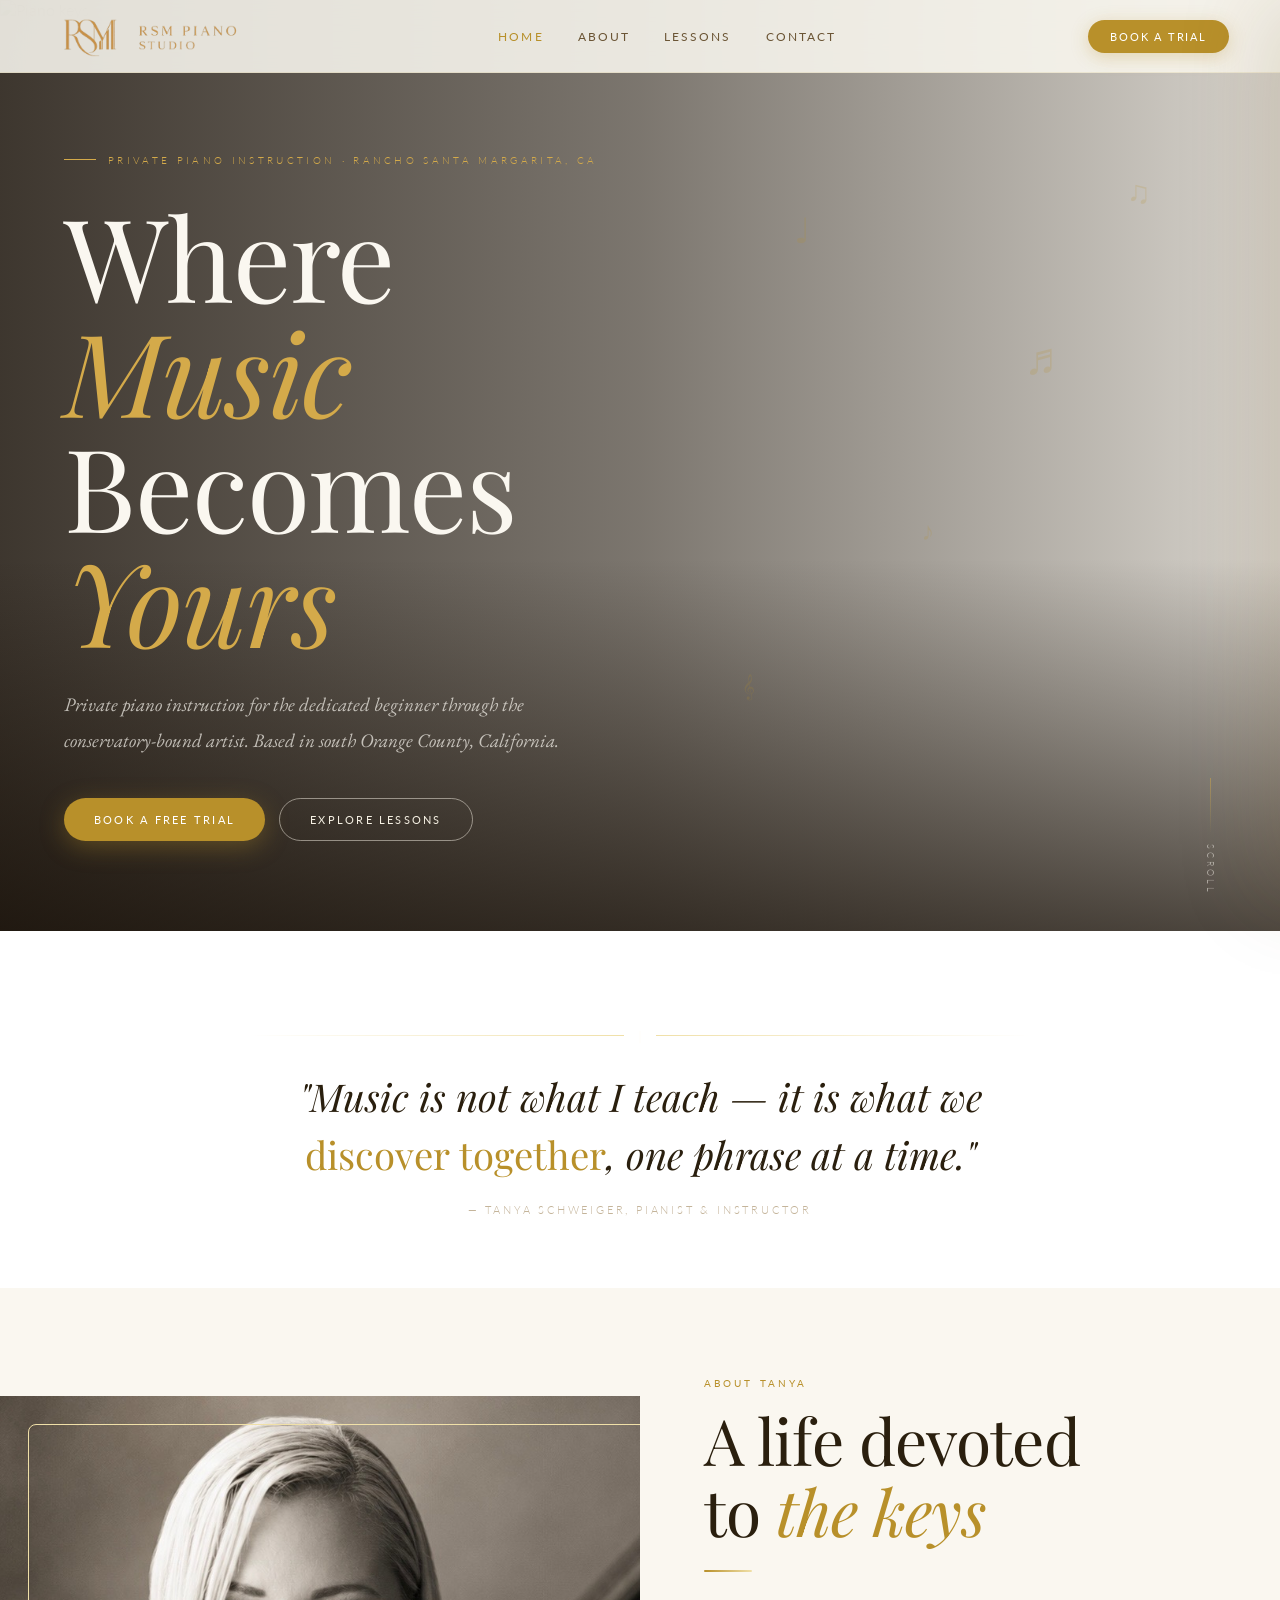
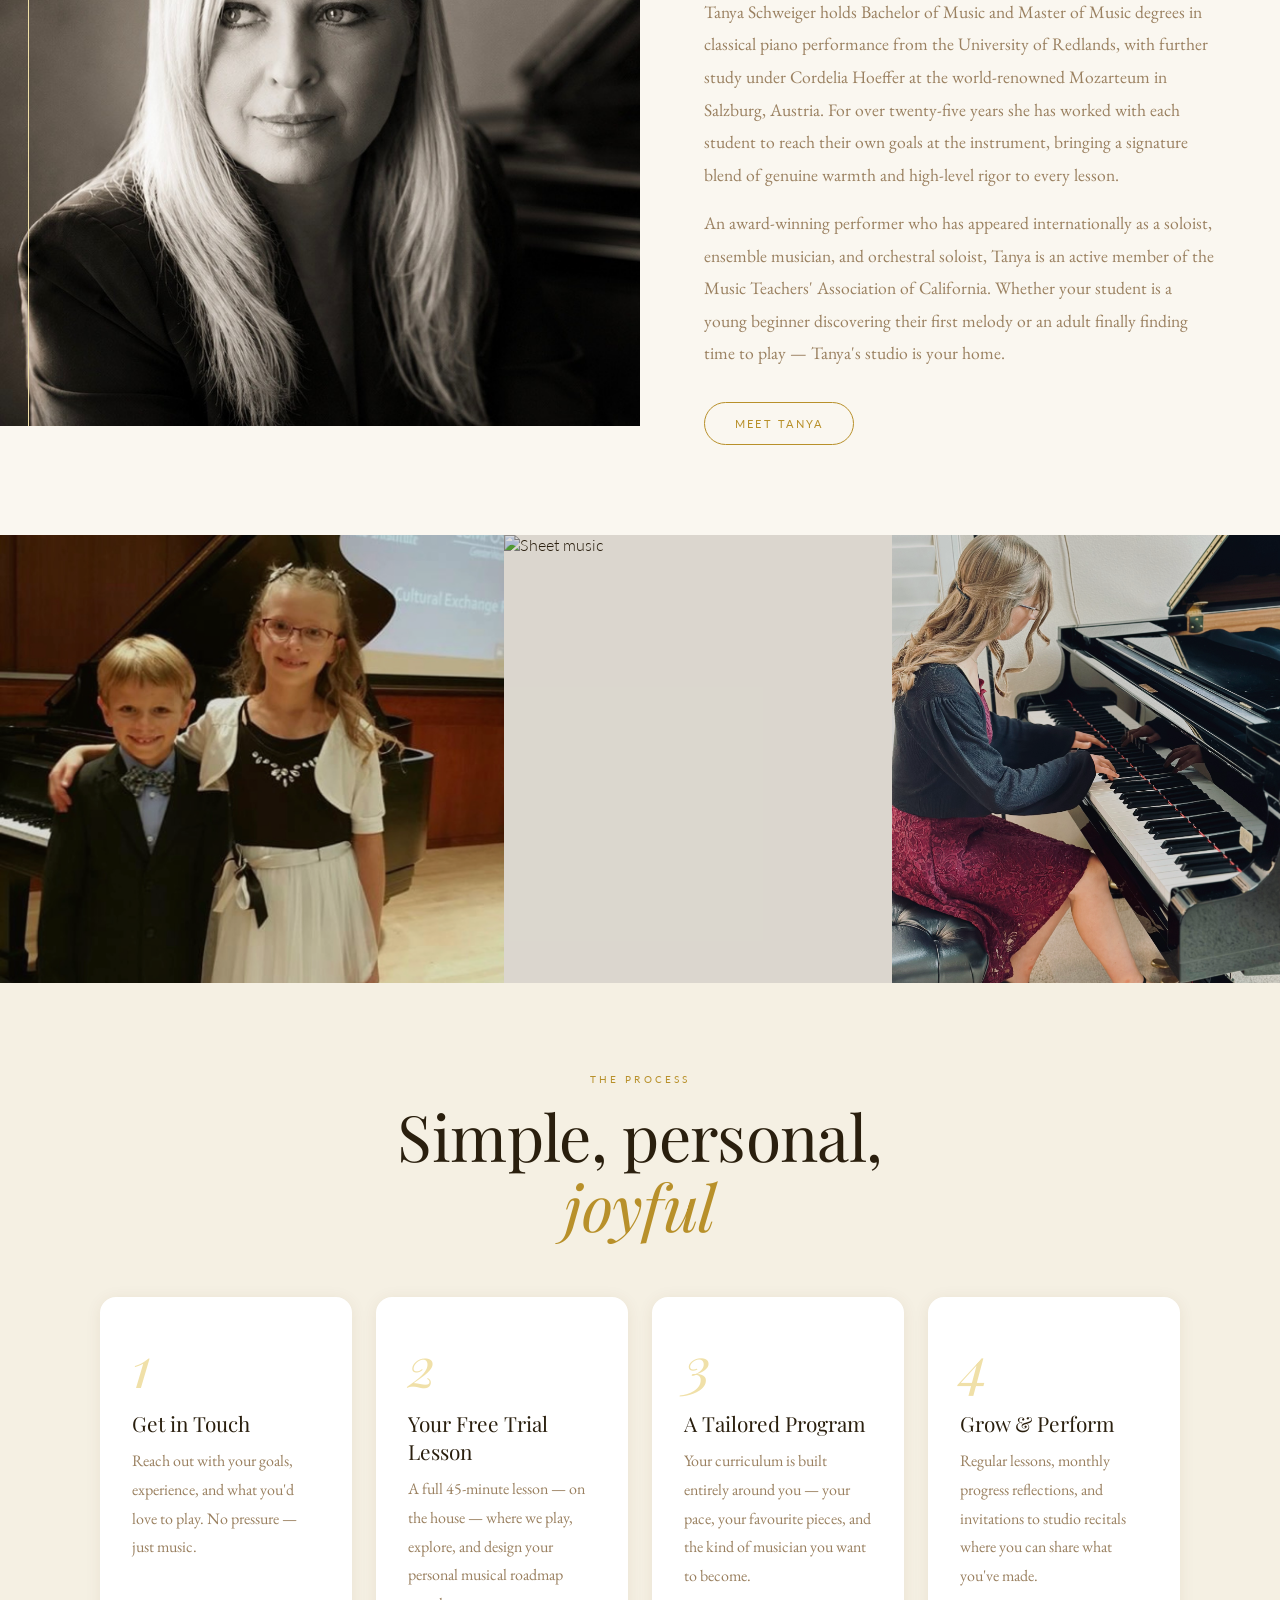
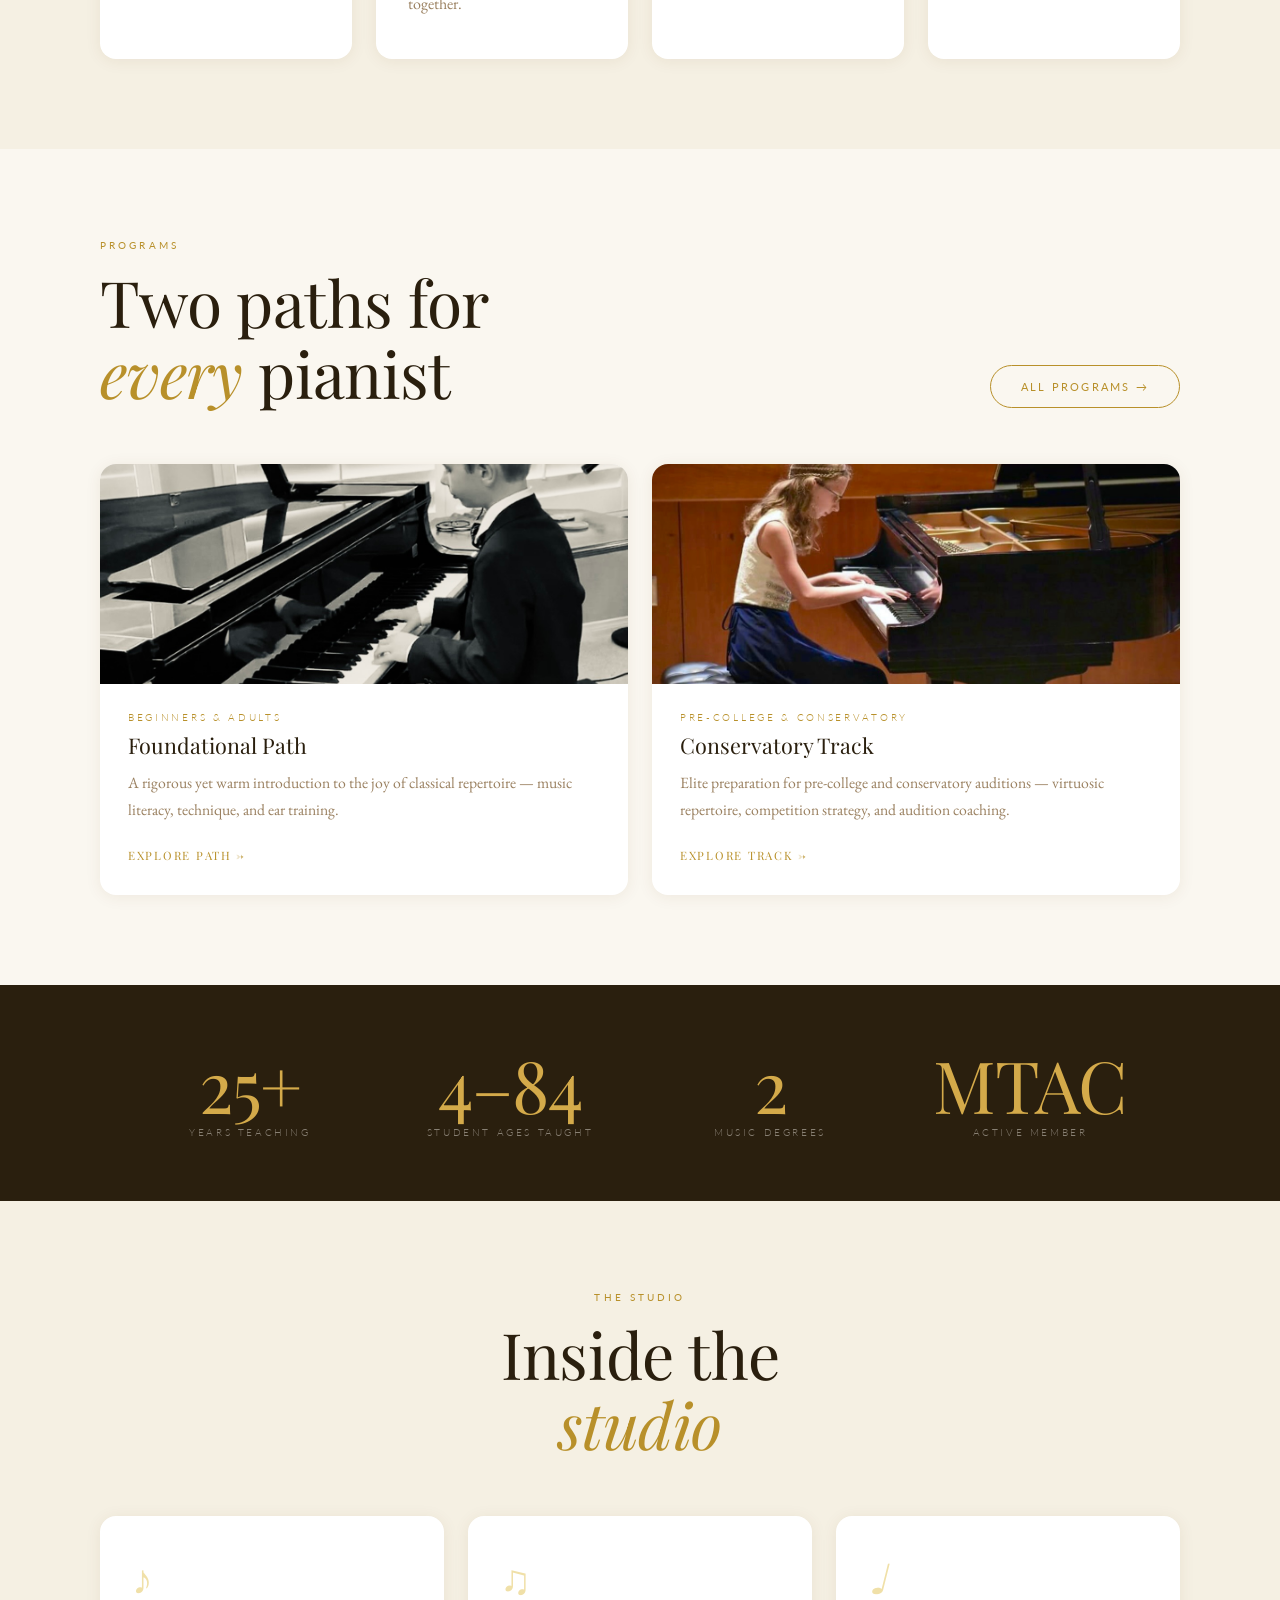
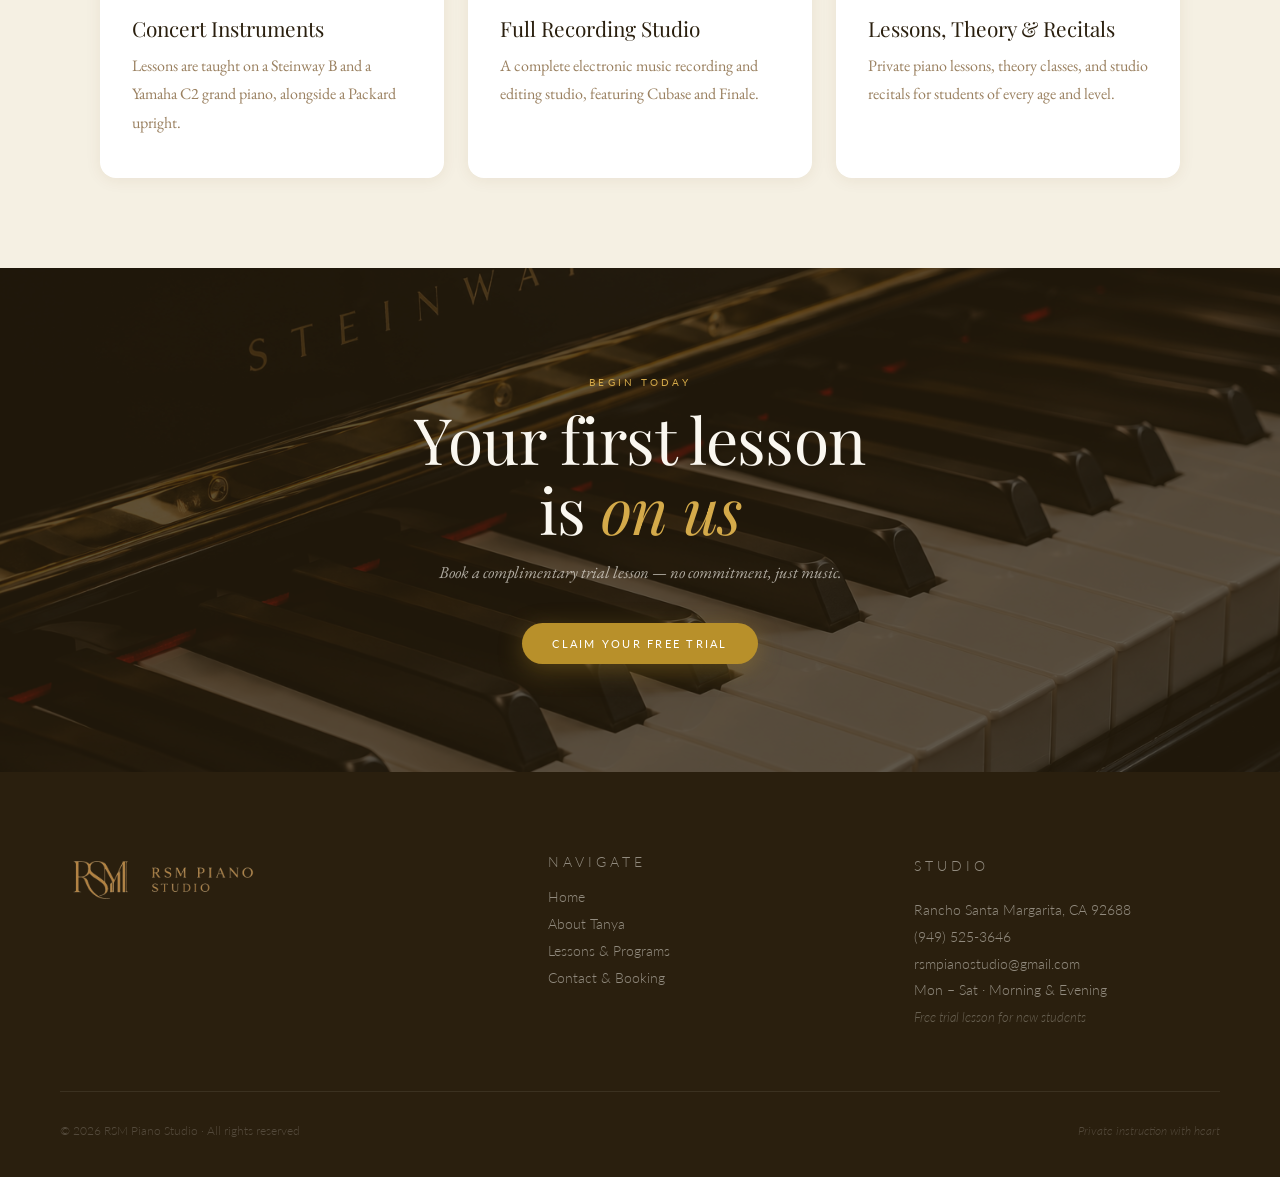
==== commit f178051b: "Add full technical SEO layer, favicon, and search-engine crawl infrastructure - Favicon: generated a" ====
--- a/index.html
+++ b/index.html
@@ -3,7 +3,36 @@
 <head>
   <meta charset="UTF-8">
   <meta name="viewport" content="width=device-width, initial-scale=1.0">
-  <title>RSM Piano Studio — Private Piano Lessons, Orange County</title>
+  <title>RSM Piano Studio — Piano Lessons in Rancho Santa Margarita, CA</title>
+  <meta name="description" content="Private piano lessons in Rancho Santa Margarita, CA with Tanya Schweiger — 25+ years teaching ages 4 to 84. Book a free trial lesson today.">
+  <meta name="robots" content="index, follow">
+  <link rel="canonical" href="https://rsmpianostudio.com/">
+
+  <!-- Open Graph -->
+  <meta property="og:type" content="website">
+  <meta property="og:site_name" content="RSM Piano Studio">
+  <meta property="og:title" content="RSM Piano Studio — Piano Lessons in Rancho Santa Margarita, CA">
+  <meta property="og:description" content="Private piano lessons in Rancho Santa Margarita, CA with Tanya Schweiger — 25+ years teaching ages 4 to 84. Book a free trial lesson today.">
+  <meta property="og:url" content="https://rsmpianostudio.com/">
+  <meta property="og:image" content="https://rsmpianostudio.com/assets/og-image.png">
+  <meta property="og:image:width" content="1200">
+  <meta property="og:image:height" content="630">
+  <meta property="og:locale" content="en_US">
+
+  <!-- Twitter -->
+  <meta name="twitter:card" content="summary_large_image">
+  <meta name="twitter:title" content="RSM Piano Studio — Piano Lessons in Rancho Santa Margarita, CA">
+  <meta name="twitter:description" content="Private piano lessons in Rancho Santa Margarita, CA with Tanya Schweiger — 25+ years teaching ages 4 to 84.">
+  <meta name="twitter:image" content="https://rsmpianostudio.com/assets/og-image.png">
+
+  <!-- Favicons -->
+  <link rel="icon" href="favicon.ico" sizes="any">
+  <link rel="icon" type="image/png" sizes="32x32" href="assets/favicon/favicon-32x32.png">
+  <link rel="icon" type="image/png" sizes="16x16" href="assets/favicon/favicon-16x16.png">
+  <link rel="apple-touch-icon" sizes="180x180" href="assets/favicon/apple-touch-icon.png">
+  <link rel="manifest" href="site.webmanifest">
+  <meta name="theme-color" content="#b8902a">
+
   <link rel="stylesheet" href="css/style.css">
   <style>
 
@@ -411,6 +440,49 @@
       .photo-band .pb-item:last-child { display: block; }
     }
   </style>
+
+  <script type="application/ld+json">
+  {
+    "@context": "https://schema.org",
+    "@graph": [
+      {
+        "@type": "MusicSchool",
+        "@id": "https://rsmpianostudio.com/#organization",
+        "name": "RSM Piano Studio",
+        "url": "https://rsmpianostudio.com/",
+        "logo": "https://rsmpianostudio.com/assets/logo.png",
+        "image": "https://rsmpianostudio.com/assets/og-image.png",
+        "telephone": "+1-949-525-3646",
+        "email": "rsmpianostudio@gmail.com",
+        "description": "Private piano instruction in Rancho Santa Margarita, CA for beginners through conservatory-bound students, taught by Tanya Schweiger.",
+        "address": {
+          "@type": "PostalAddress",
+          "addressLocality": "Rancho Santa Margarita",
+          "addressRegion": "CA",
+          "postalCode": "92688",
+          "addressCountry": "US"
+        },
+        "areaServed": [
+          { "@type": "City", "name": "Rancho Santa Margarita" },
+          { "@type": "City", "name": "Mission Viejo" },
+          { "@type": "City", "name": "Coto de Caza" },
+          { "@type": "City", "name": "Trabuco Canyon" },
+          { "@type": "City", "name": "Ladera Ranch" },
+          { "@type": "City", "name": "Lake Forest" },
+          { "@type": "City", "name": "Laguna Hills" }
+        ],
+        "founder": { "@type": "Person", "name": "Tanya Schweiger" }
+      },
+      {
+        "@type": "WebSite",
+        "@id": "https://rsmpianostudio.com/#website",
+        "url": "https://rsmpianostudio.com/",
+        "name": "RSM Piano Studio",
+        "publisher": { "@id": "https://rsmpianostudio.com/#organization" }
+      }
+    ]
+  }
+  </script>
 </head>
 <body>
 
@@ -503,7 +575,7 @@
   <div class="about-img-col reveal-left" style="overflow:hidden;">
     <img loading="lazy" decoding="async"
       src="assets/profile.jpeg"
-      alt="Tanya's profile picture"
+      alt="Tanya Schweiger, piano teacher in Rancho Santa Margarita, CA"
       style="width:110%; height:120%; object-fit:cover; object-position:left top;"
     >
   </div>
@@ -528,7 +600,7 @@
   <div class="pb-item">
     <img loading="lazy" decoding="async"
       src="assets/IMG_7660.jpeg"
-      alt="Grand piano"
+      alt="Grand piano at RSM Piano Studio"
     >
   </div>
   <div class="pb-item">
@@ -540,7 +612,7 @@
   <div class="pb-item">
     <img loading="lazy" decoding="async"
       src="assets/IMG_9959_2.jpeg"
-      alt="Piano lesson"
+      alt="Piano lesson at RSM Piano Studio in Rancho Santa Margarita"
     >
   </div>
 </div>
@@ -591,7 +663,7 @@
 
       <a class="prog-card card-3d reveal" href="lessons.html" style="display:block;color:inherit;text-decoration:none">
         <div class="prog-card-img">
-          <img loading="lazy" decoding="async" src="assets/IMG_2834.jpeg" alt="Beginning piano student">
+          <img loading="lazy" decoding="async" src="assets/IMG_2834.jpeg" alt="Foundational Path student practicing piano">
         </div>
         <div class="prog-card-body">
           <p class="prog-level">Beginners &amp; Adults</p>
@@ -603,7 +675,7 @@
 
       <a class="prog-card card-3d reveal d1" href="lessons.html" style="display:block;color:inherit;text-decoration:none">
         <div class="prog-card-img">
-          <img loading="lazy" decoding="async" src="assets/IMG_0011.JPG" alt="Concert pianist performing">
+          <img loading="lazy" decoding="async" src="assets/IMG_0011.JPG" alt="Conservatory Track student performing on piano">
         </div>
         <div class="prog-card-body">
           <p class="prog-level">Pre-College &amp; Conservatory</p>
@@ -707,7 +779,7 @@
       <p class="footer-heading">Studio</p>
       <p>
         Rancho Santa Margarita, CA 92688<br>
-        <a href="tel:+19495253646">(949) 525 3646</a><br>
+        <a href="tel:+19495253646">(949) 525-3646</a><br>
         <a href="mailto:rsmpianostudio@gmail.com">rsmpianostudio@gmail.com</a><br>
         Mon – Sat · Morning &amp; Evening<br>
         <em style="font-size:0.82rem;font-style:italic;color:rgba(250,247,240,0.3)">Free trial lesson for new students</em>
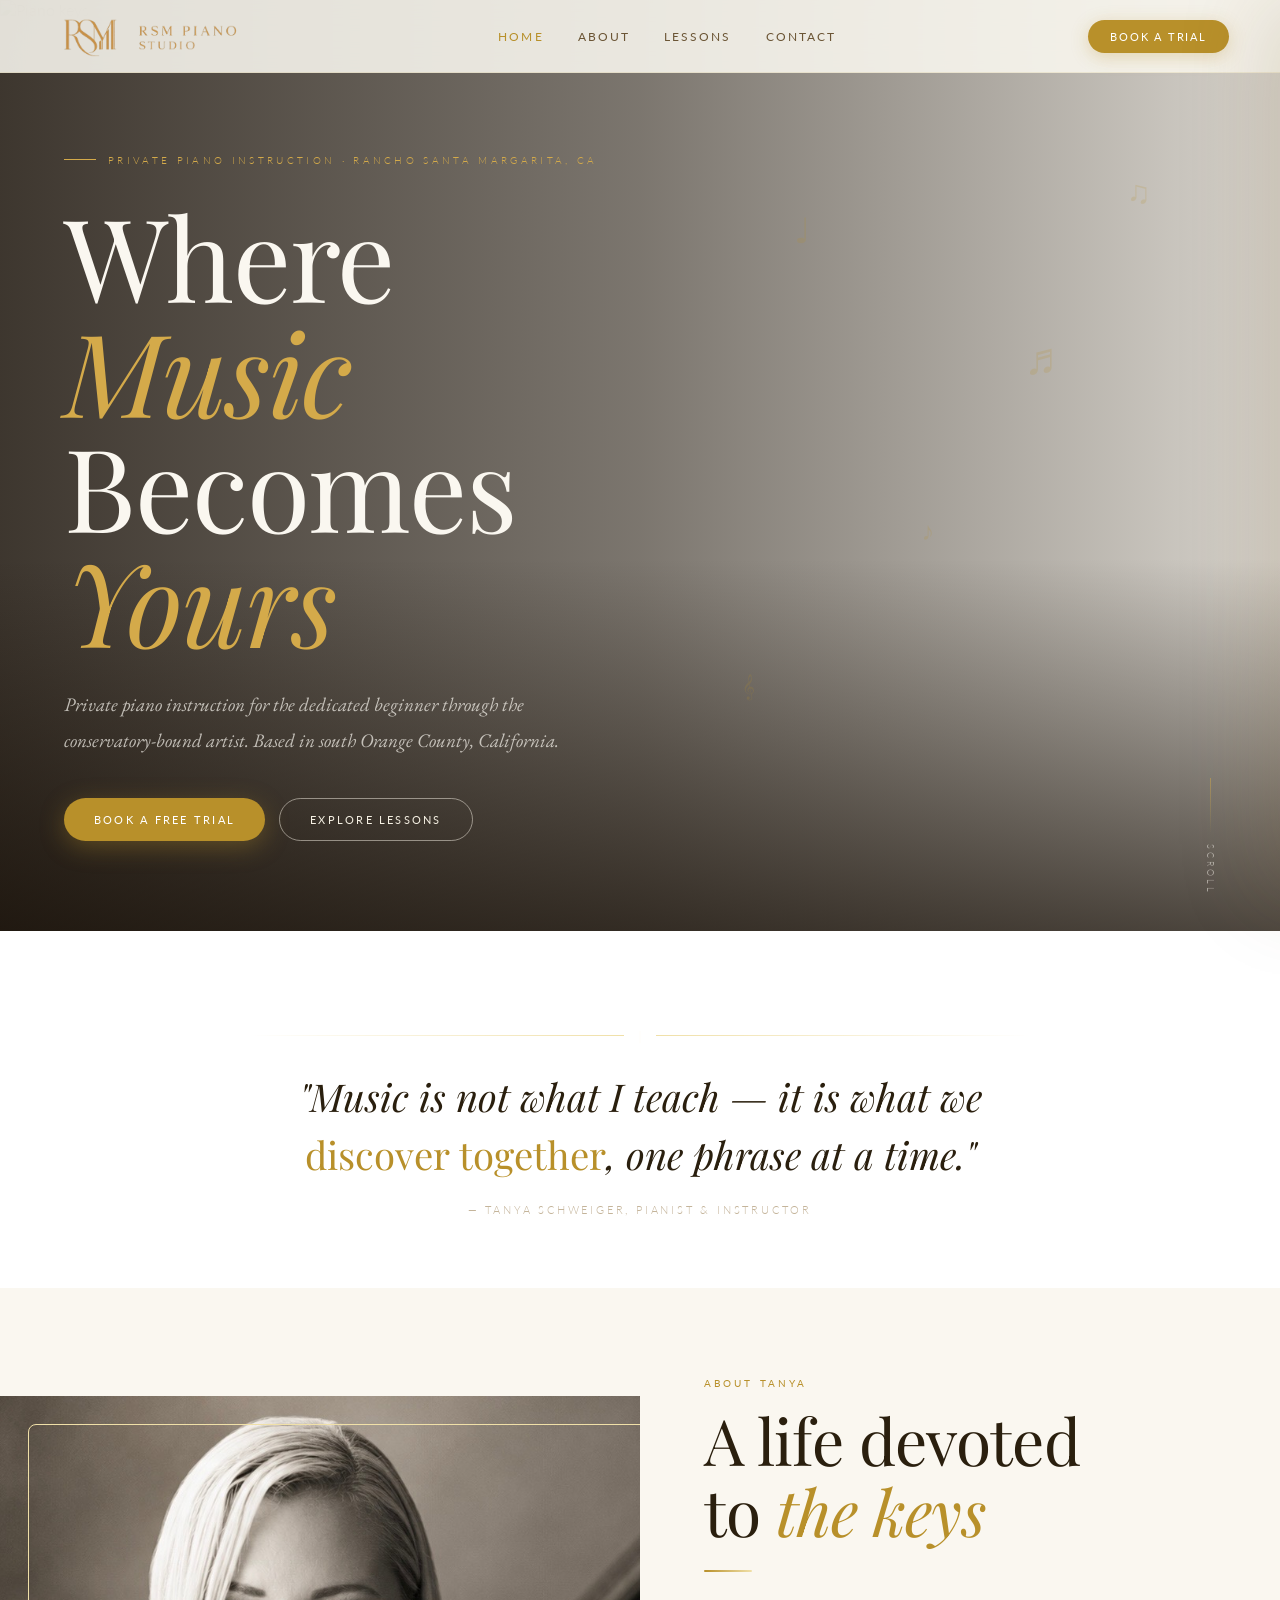
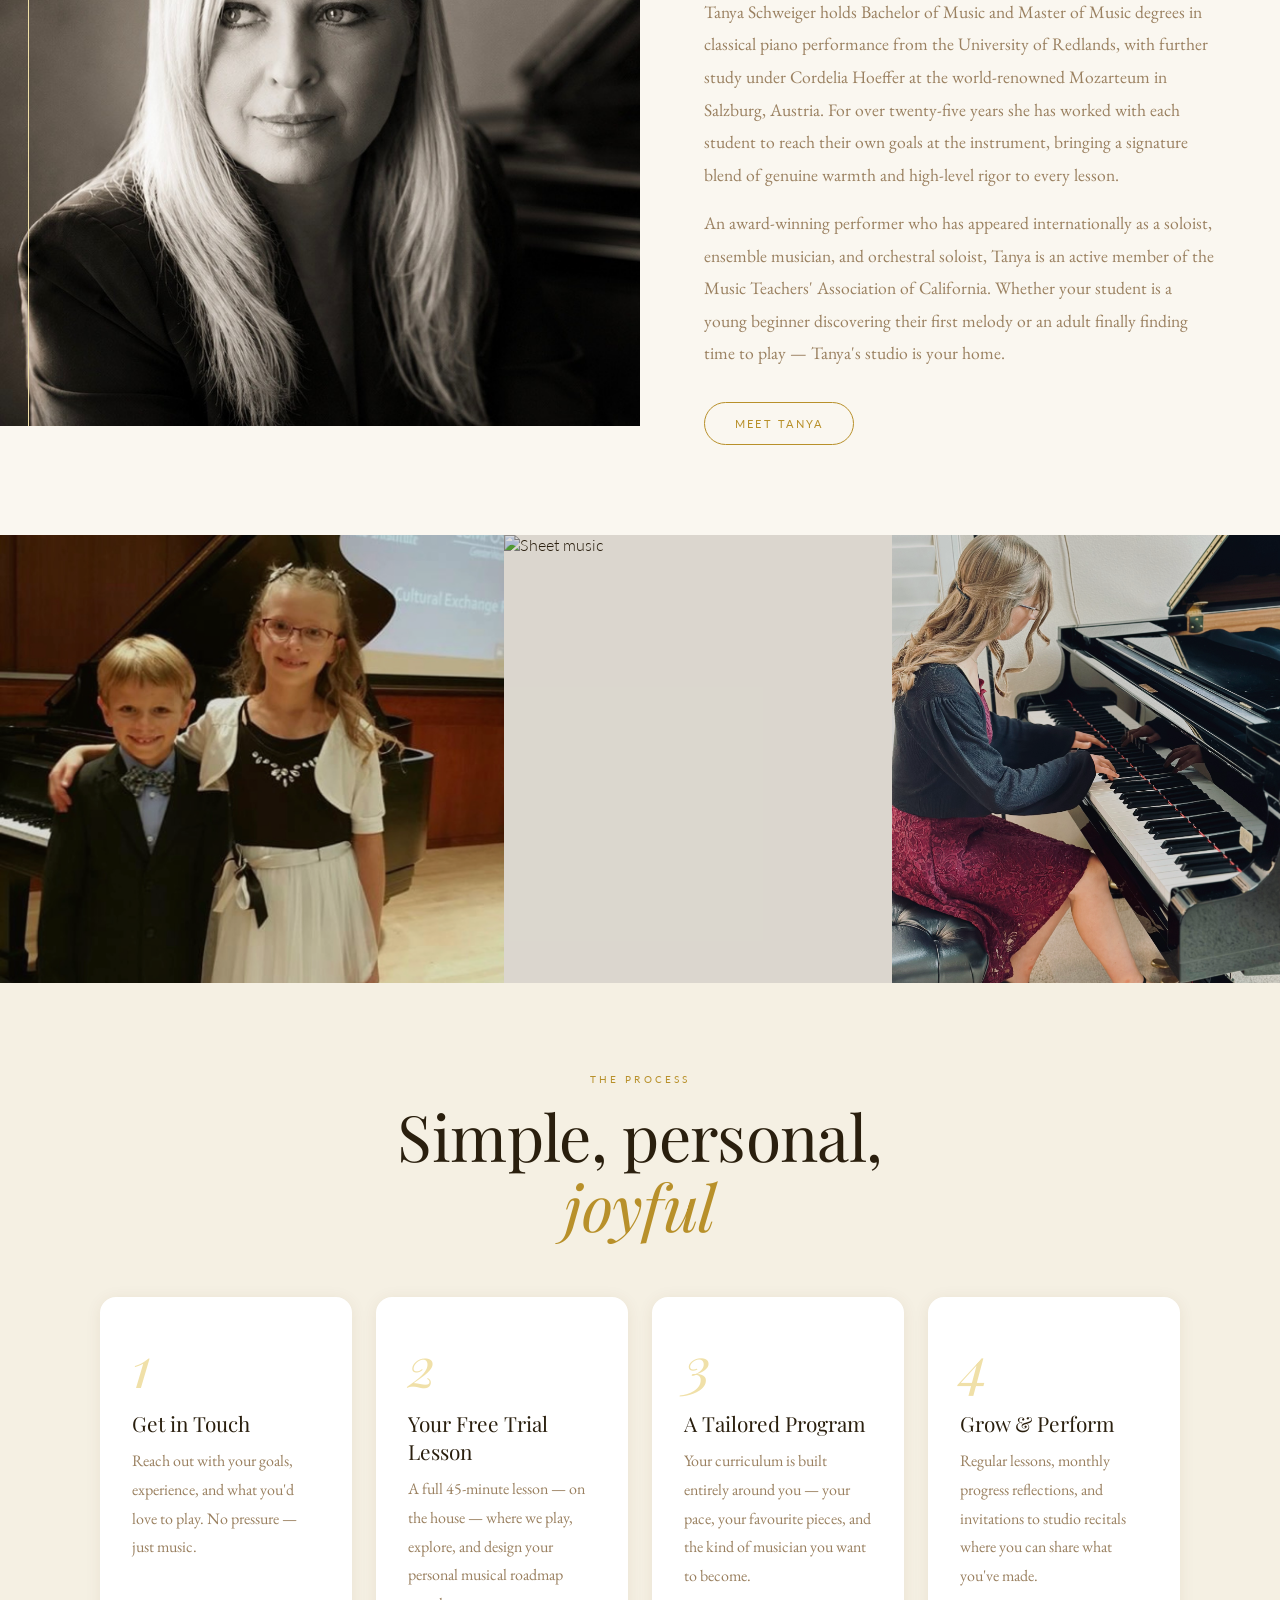
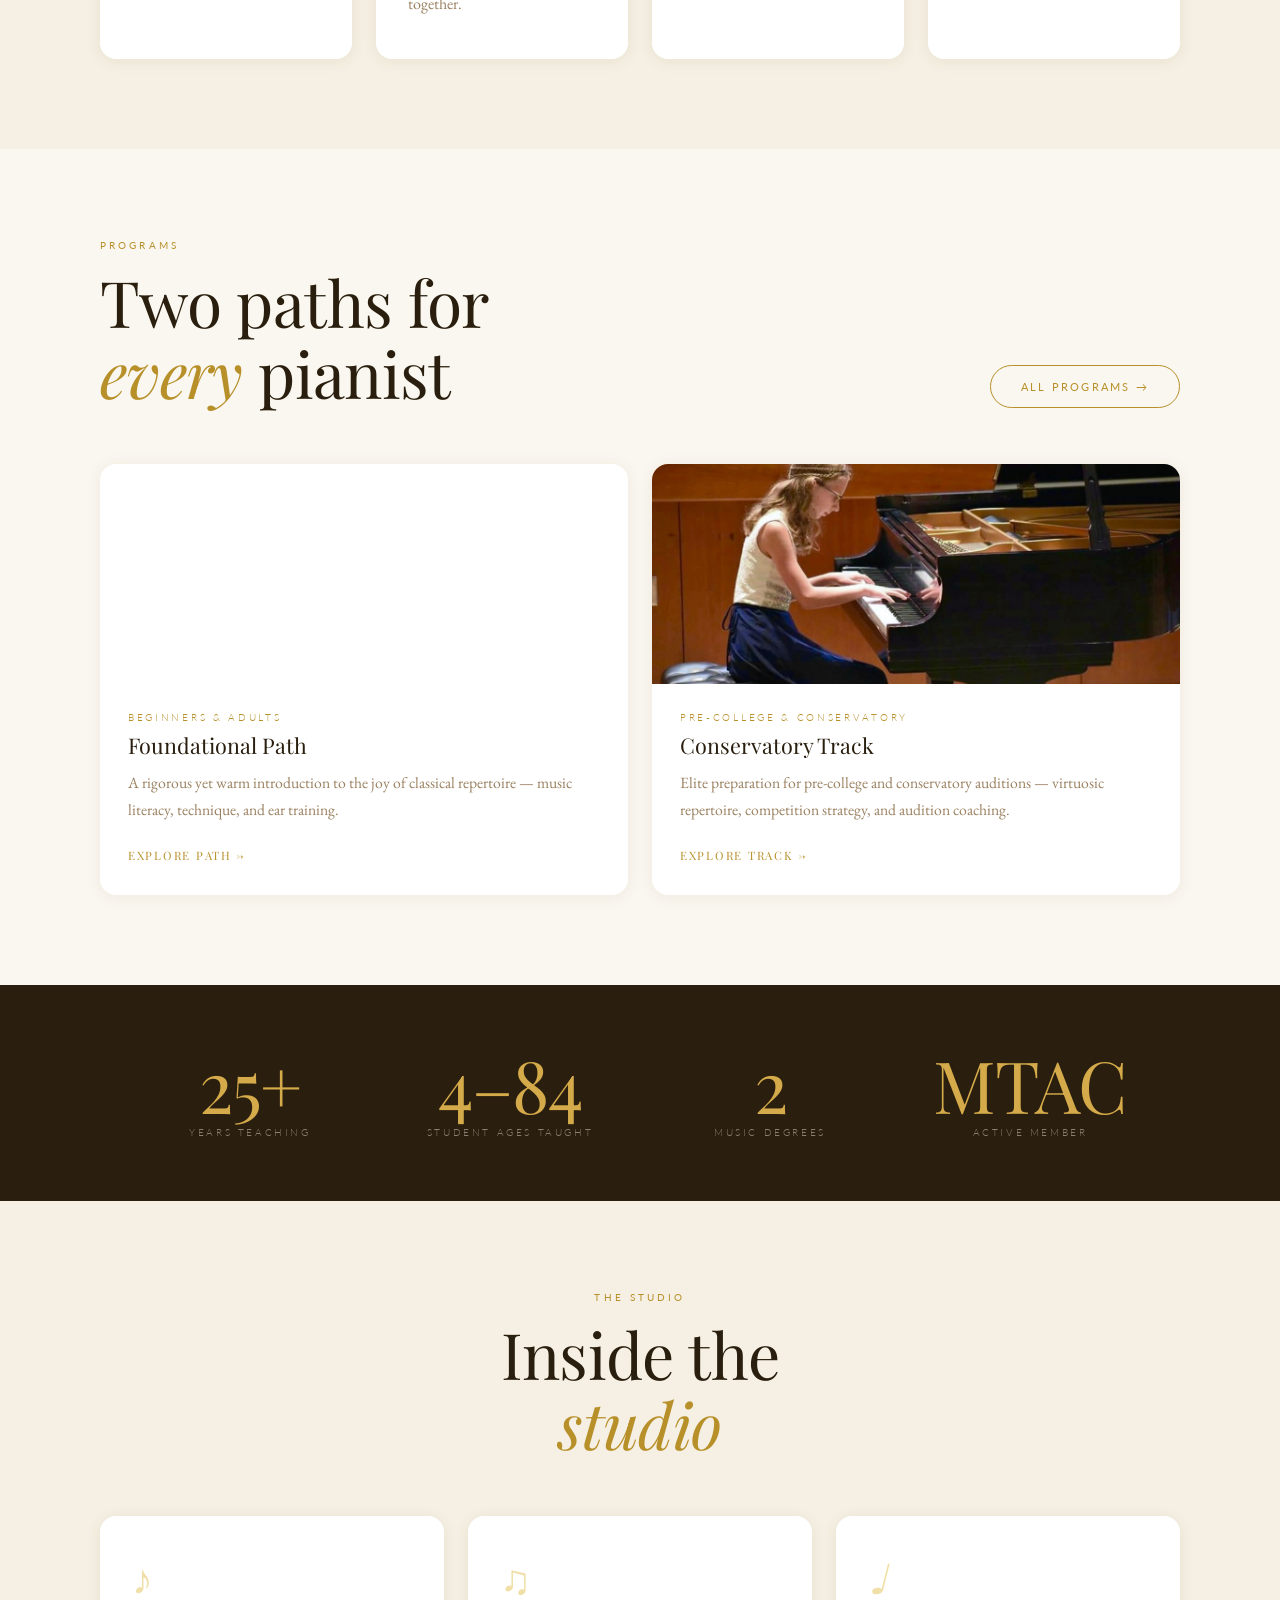
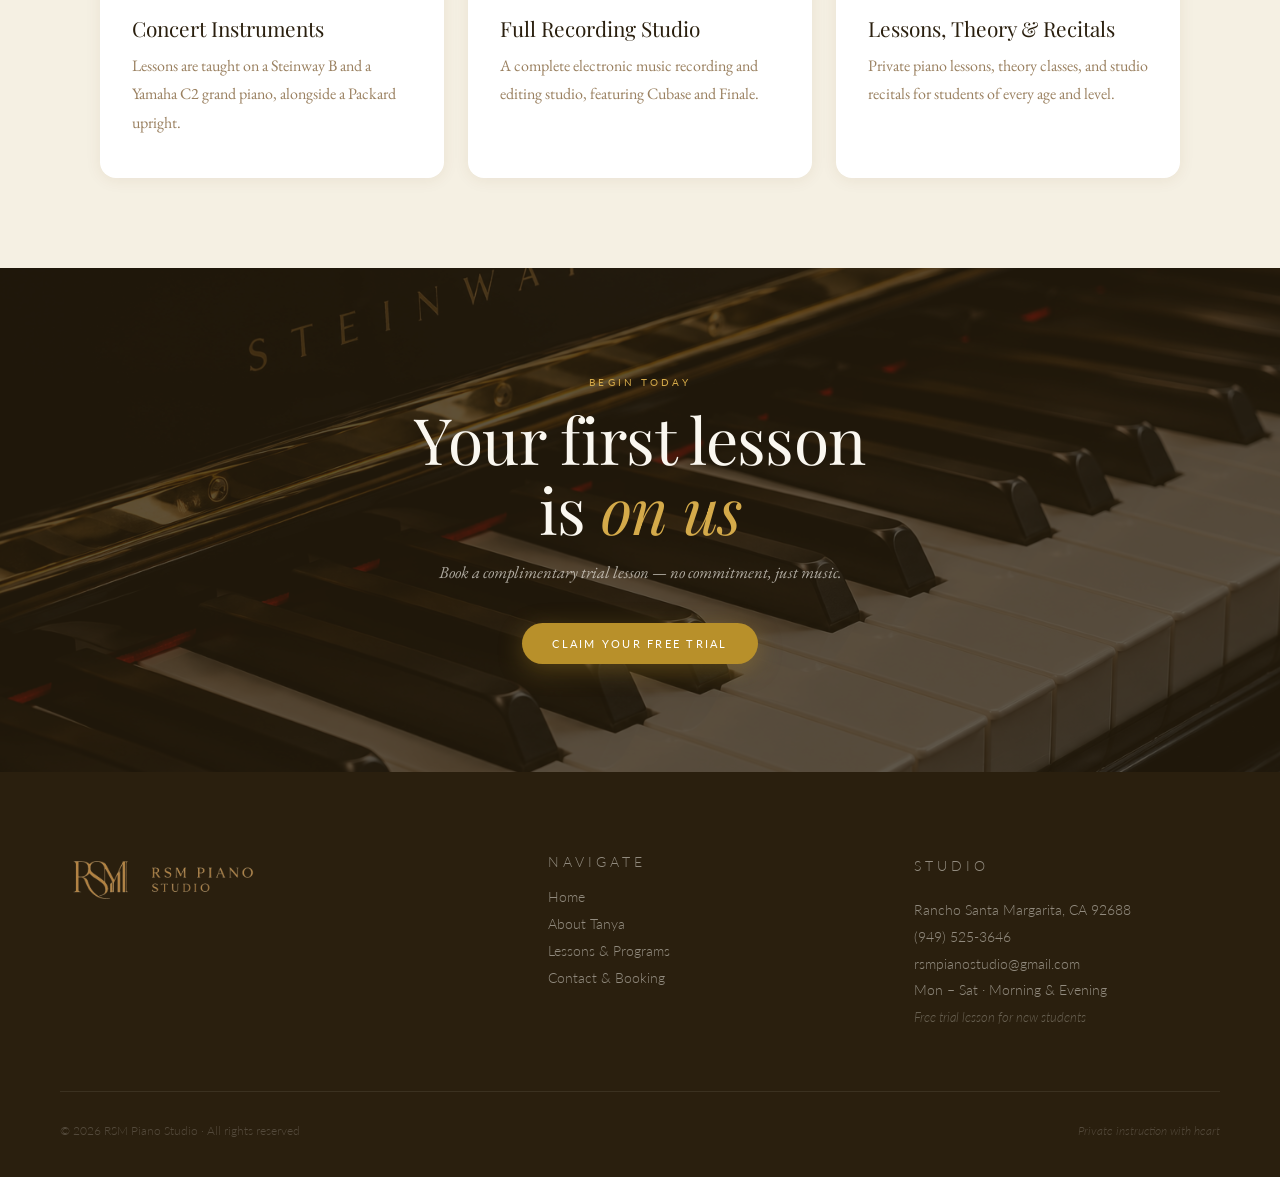
==== commit 19754034: "Add explicit 48/96/192px favicon <link> tags for Google SERP eligibility Google's favicon guidelines" ====
--- a/index.html
+++ b/index.html
@@ -27,8 +27,11 @@
 
   <!-- Favicons -->
   <link rel="icon" href="favicon.ico" sizes="any">
+  <link rel="icon" type="image/png" sizes="16x16" href="assets/favicon/favicon-16x16.png">
   <link rel="icon" type="image/png" sizes="32x32" href="assets/favicon/favicon-32x32.png">
-  <link rel="icon" type="image/png" sizes="16x16" href="assets/favicon/favicon-16x16.png">
+  <link rel="icon" type="image/png" sizes="48x48" href="assets/favicon/favicon-48x48.png">
+  <link rel="icon" type="image/png" sizes="96x96" href="assets/favicon/favicon-96x96.png">
+  <link rel="icon" type="image/png" sizes="192x192" href="assets/favicon/favicon-192x192.png">
   <link rel="apple-touch-icon" sizes="180x180" href="assets/favicon/apple-touch-icon.png">
   <link rel="manifest" href="site.webmanifest">
   <meta name="theme-color" content="#b8902a">
